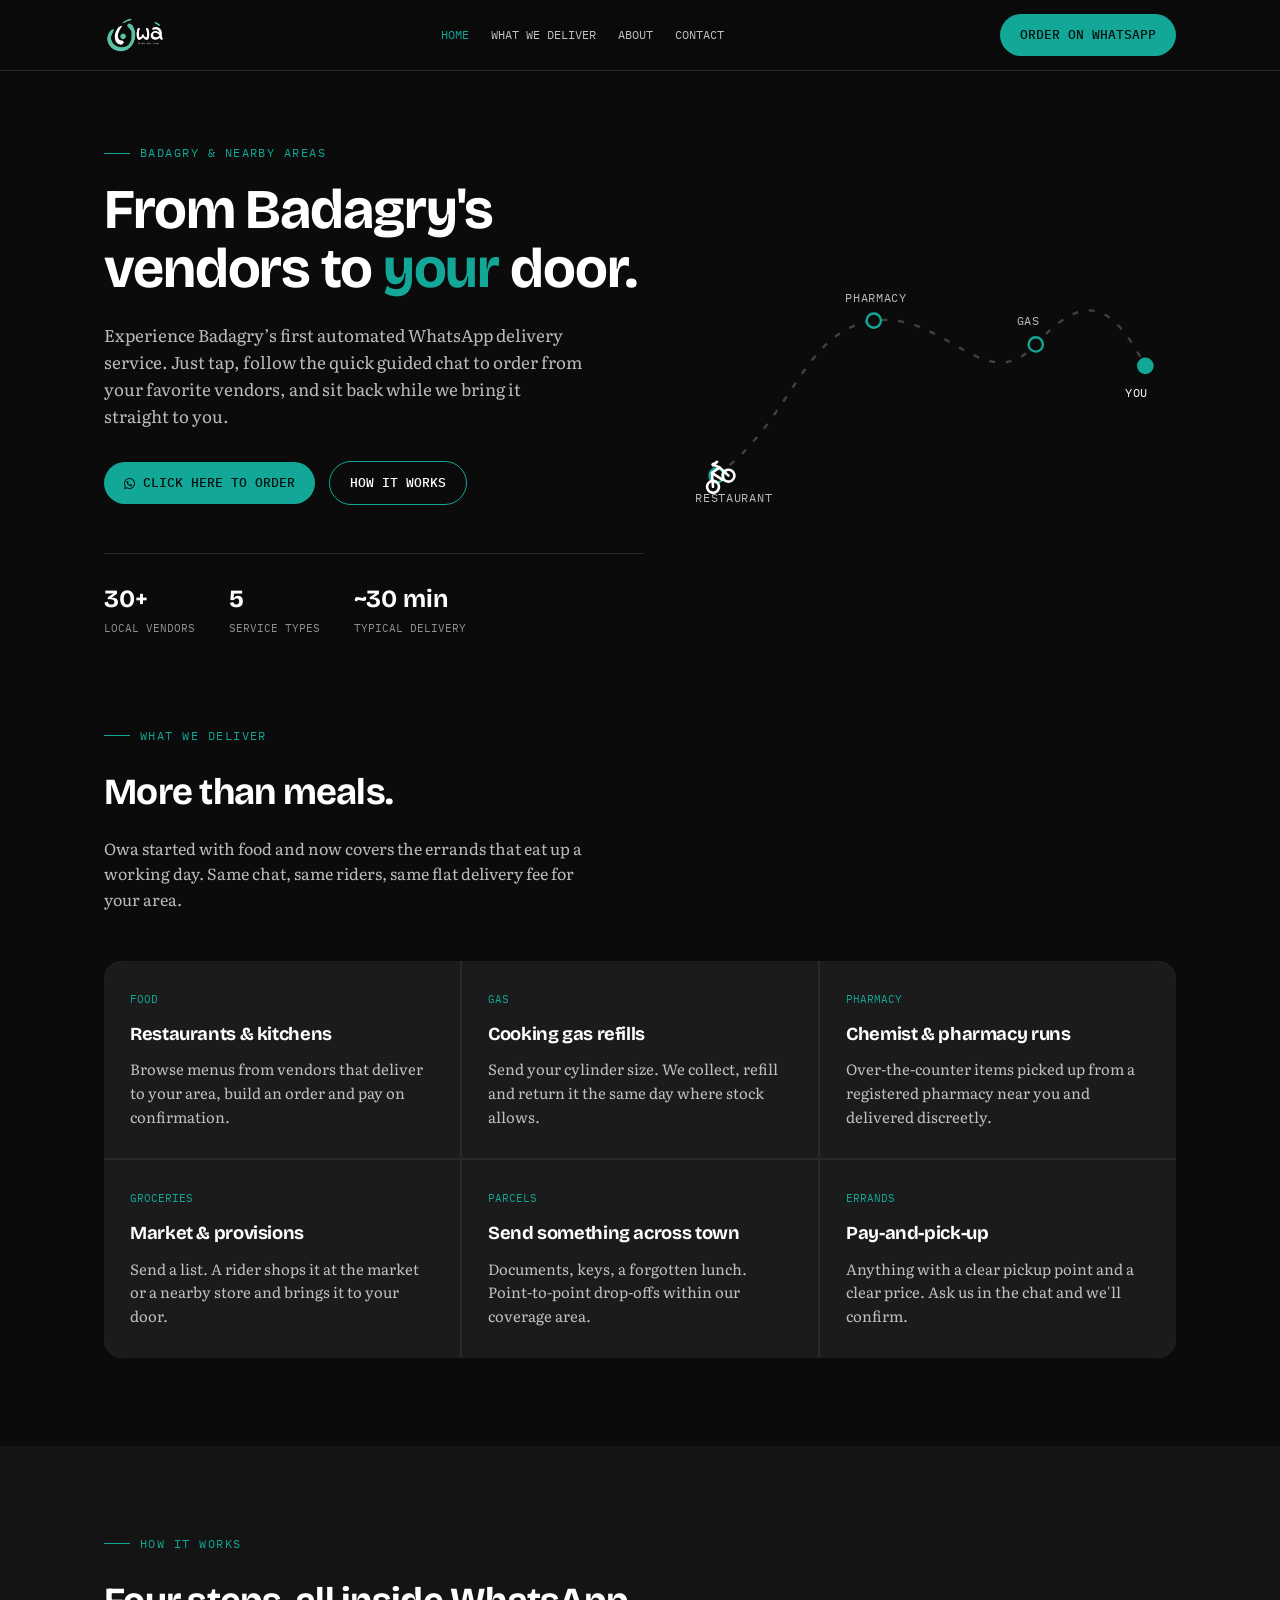
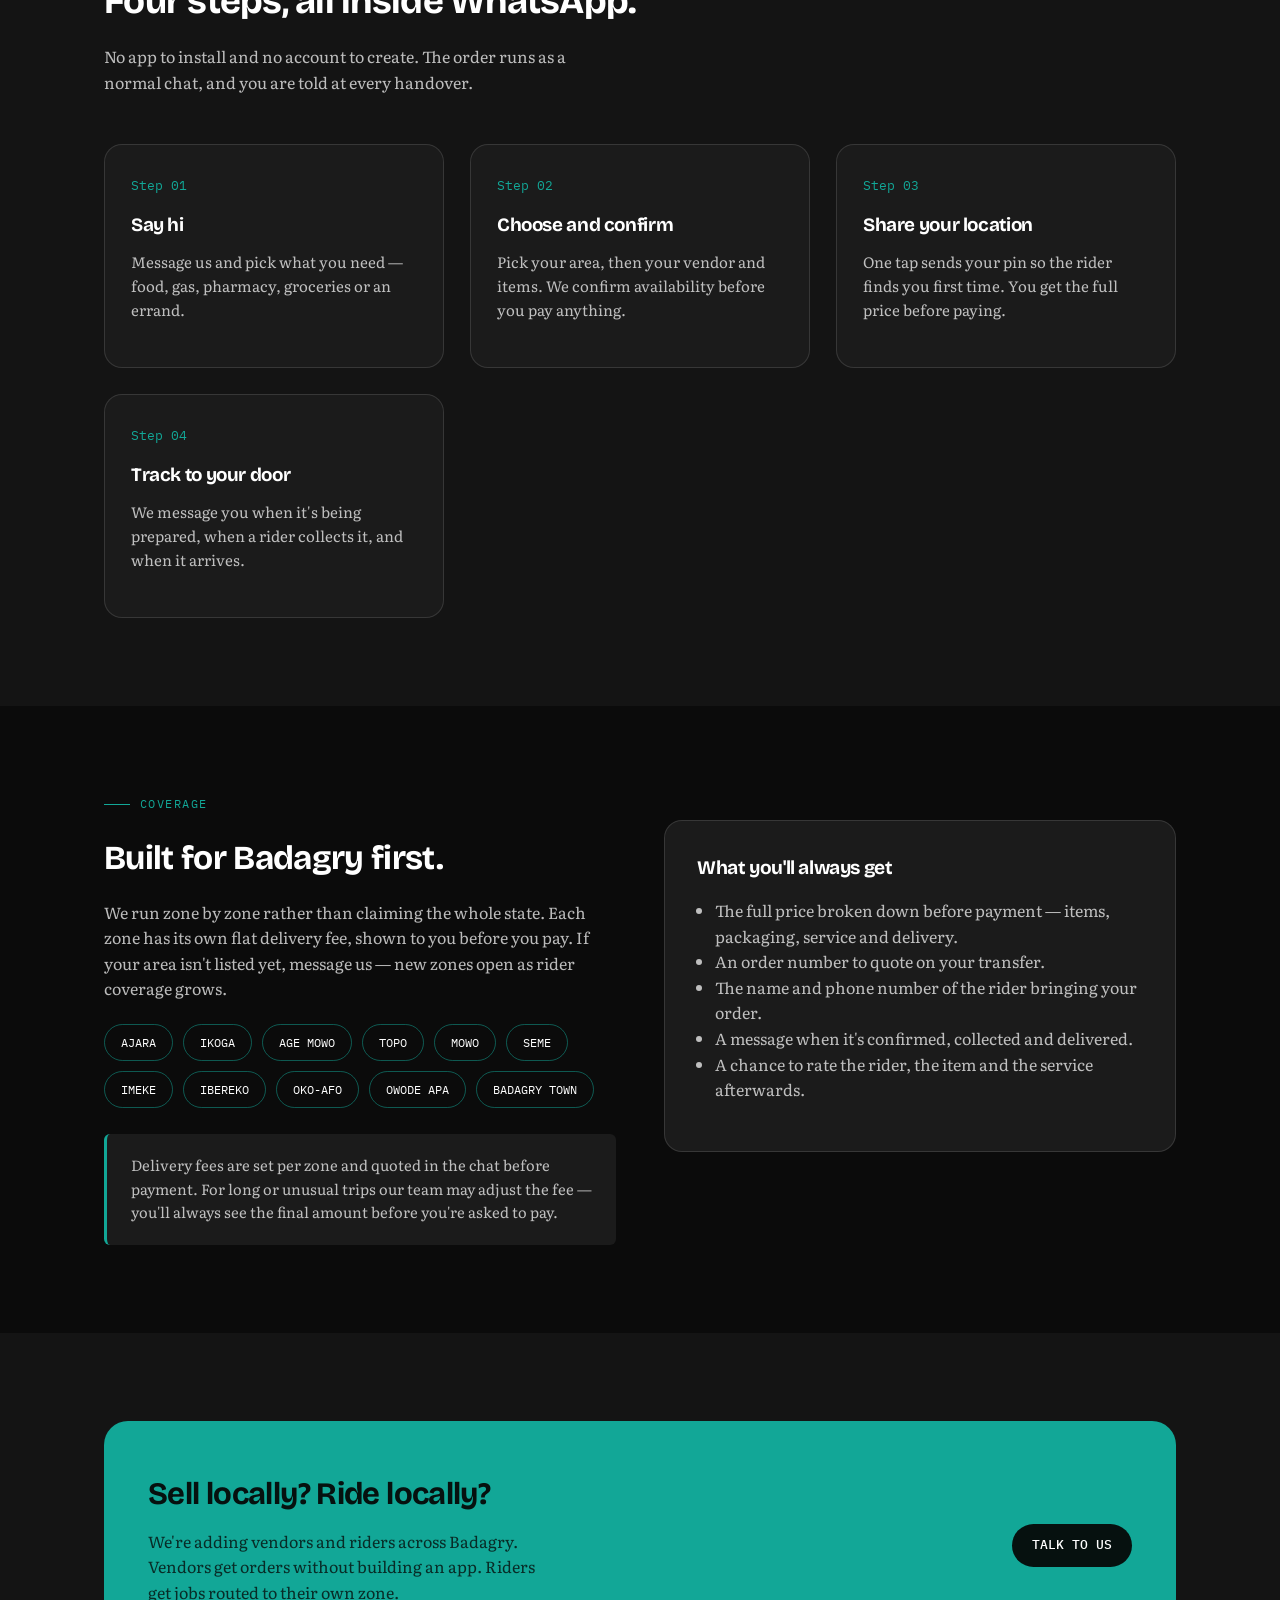
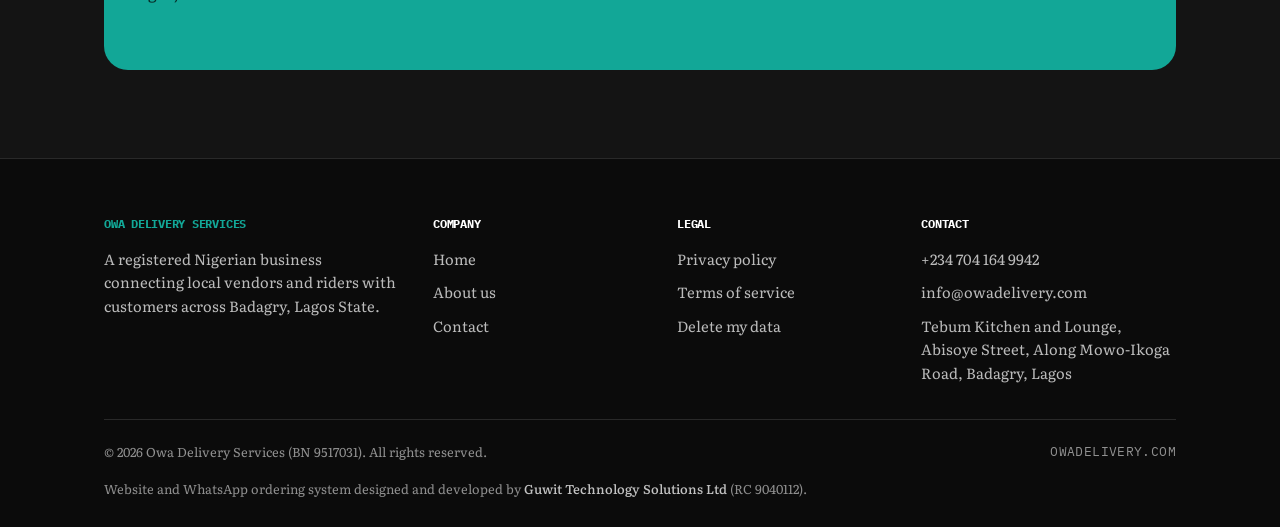
==== index.html @ 2879105e "Update index.html" ====
<!DOCTYPE html>
<html lang="en">
<head>
<meta charset="UTF-8">
<meta name="viewport" content="width=device-width, initial-scale=1.0">
<title>Owa Delivery Services — Food, Gas, Pharmacy &amp; Errands Delivered in Badagry</title>
<meta name="description" content="Owa Delivery Services delivers food, cooking gas, pharmacy items, groceries and parcels across Badagry and Lagos. Order on WhatsApp and track it to your door.">
<meta name="author" content="Owa Delivery Services">
<meta name="developer" content="Guwit Technology Solutions Ltd (RC 9040112)">
<link rel="canonical" href="https://owadelivery.com/">
<meta property="og:type" content="website">
<meta property="og:title" content="Owa Delivery Services — order anything local on WhatsApp">
<meta property="og:description" content="Food, cooking gas, pharmacy items, groceries and errands delivered across Badagry and Lagos.">
<meta property="og:url" content="https://owadelivery.com/">
<meta property="og:image" content="https://owadelivery.com/assets/og-cover.png">
<meta name="twitter:card" content="summary_large_image">
<link rel="icon" href="assets/favicon.png">
<link rel="author" href="humans.txt">
<link rel="preconnect" href="https://fonts.googleapis.com">
<link rel="preconnect" href="https://fonts.gstatic.com" crossorigin>
<link href="https://fonts.googleapis.com/css2?family=Bricolage+Grotesque:opsz,wght@12..96,400;12..96,600;12..96,700&family=Literata:opsz,wght@7..72,400;7..72,500&family=IBM+Plex+Mono:wght@400;500&display=swap" rel="stylesheet">
<link rel="stylesheet" href="assets/style.css">
<link rel="stylesheet" href="https://cdnjs.cloudflare.com/ajax/libs/font-awesome/6.5.2/css/all.min.css">
<script type="application/ld+json">
{
  "@context":"https://schema.org",
  "@graph":[
    {
      "@type":"LocalBusiness",
      "@id":"https://owadelivery.com/#business",
      "name":"Owa Delivery Services",
      "alternateName":"Owa",
      "description":"Local delivery of food, cooking gas, pharmacy items, groceries and parcels across Badagry, Lagos State, ordered on WhatsApp.",
      "url":"https://owadelivery.com",
      "telephone":"+2347041649942",
      "email":"info@owadelivery.com",
      "identifier":{
        "@type":"PropertyValue",
        "name":"CAC Business Name Registration Number",
        "value":"BN 9517031"
      },
      "address":{
        "@type":"PostalAddress",
        "streetAddress":"Tebum Kitchen and Lounge, Abisoye Street, Along Mowo-Ikoga Road, Badagry, Lagos",
        "addressLocality":"Badagry",
        "addressRegion":"Lagos State",
        "addressCountry":"NG"
      },
      "areaServed":"Badagry, Lagos State, Nigeria"
    },
    {
      "@type":"WebSite",
      "@id":"https://owadelivery.com/#website",
      "url":"https://owadelivery.com",
      "name":"Owa Delivery Services",
      "inLanguage":"en-NG",
      "publisher":{"@id":"https://owadelivery.com/#business"},
      "creator":{"@id":"https://owadelivery.com/#developer"}
    },
    {
      "@type":"Organization",
      "@id":"https://owadelivery.com/#developer",
      "name":"Guwit Technology Solutions Ltd",
      "legalName":"Guwit Technology Solutions Ltd",
      "identifier":{
        "@type":"PropertyValue",
        "name":"CAC Company Registration Number",
        "value":"RC 9040112"
      },
      "address":{"@type":"PostalAddress","addressCountry":"NG"}
    }
  ]
}
</script>
</head>
<body>

<header>
  <div class="nav wrap">
    <a href="index.html" class="logo">
      <img src="assets/owa-logo.png" alt="Owa Delivery Services"
           onerror="this.onerror=null;this.src='assets/owa-logo.svg'">
      
    </a>
    <nav class="nav-links" aria-label="Main">
      <a href="index.html" class="active">Home</a>
      <a href="#services">What we deliver</a>
      <a href="about.html">About</a>
      <a href="contact.html">Contact</a>
    </nav>
    <a class="btn" href="https://wa.me/2347053594258?text=Hi%2C%20I%20want%20to%20order." target="_blank" rel="noopener">Order on WhatsApp</a>
  </div>
</header>

<main>

<section class="hero">
  <div class="wrap hero-grid">
    <div>
      <div class="eyebrow">Badagry &amp; nearby areas</div>
      <h1>From Badagry's vendors to <em>your</em> door.</h1>
      <p class="lede">Experience Badagry’s first automated WhatsApp delivery service. Just tap, follow the quick guided chat to order from your favorite vendors, and sit back while we bring it straight to you.</p>
      <div class="hero-cta">
        <a class="btn" href="https://wa.me/2347053594258?text=Hi%2C%20I%20want%20to%20order." target="_blank" rel="noopener">
         <i class="fab fa-whatsapp"></i> Click Here To Order
        </a>
        
        <a class="btn btn-ghost" href="#how">How it works</a>
      </div>
      <div class="hero-stats">
        <div>
          <div class="stat-num">30+</div>
          <div class="stat-label">Local vendors</div>
        </div>
        <div>
          <div class="stat-num">5</div>
          <div class="stat-label">Service types</div>
        </div>
        <div>
          <div class="stat-num">~30 min</div>
          <div class="stat-label">Typical delivery</div>
        </div>
      </div>
    </div>

    <!-- Signature: one route, several kinds of stop. This is the whole business in one image. -->
    <div class="route-box">
      <svg class="route-svg" viewBox="0 0 410 250" xmlns="http://www.w3.org/2000/svg" role="img"
           aria-label="A single delivery route passing a kitchen, a pharmacy, a gas depot and a market before arriving at the customer's door.">
        <path class="route-line" d="M24,196 C 88,150 96,74 156,66 S 250,132 292,86 S 356,52 384,104" />

        <circle class="route-stop" cx="24"  cy="196" r="6"/>
        <text class="stop-label" x="6"   y="218">Restaurant</text>

        <circle class="route-stop" cx="156" cy="66"  r="6"/>
        <text class="stop-label" x="132" y="50">Pharmacy</text>

        <circle class="route-stop" cx="292" cy="86"  r="6"/>
        <text class="stop-label" x="276" y="70">Gas</text>

        <circle class="route-stop-end" cx="384" cy="104" r="7"/>
        <text class="stop-label stop-label-end" x="367" y="130">You</text>

        <g class="bike" stroke="#FFFFFF" stroke-width="2.2" fill="none" stroke-linecap="round" stroke-linejoin="round">
          <circle cx="-8" cy="6" r="5"/>
          <circle cx="8"  cy="6" r="5"/>
          <path d="M-8,6 L-2,-4 L6,-4 M-2,-4 L2,6 M6,-4 L8,6 M6,-4 L3,-9 L7,-9"/>
          <circle cx="3" cy="-9" r="1.6" fill="#FFFFFF" stroke="none"/>
        </g>
      </svg>
    </div>
  </div>
</section>

<section id="services">
  <div class="wrap">
    <div class="section-head">
      <div class="eyebrow">What we deliver</div>
      <h2>More than meals.</h2>
      <p>Owa started with food and now covers the errands that eat up a working day.
        Same chat, same riders, same flat delivery fee for your area.</p>
    </div>
    <div class="service-grid">
      <div class="service">
        <div class="tag">Food</div>
        <h3>Restaurants &amp; kitchens</h3>
        <p>Browse menus from vendors that deliver to your area, build an order and pay on confirmation.</p>
      </div>
      <div class="service">
        <div class="tag">Gas</div>
        <h3>Cooking gas refills</h3>
        <p>Send your cylinder size. We collect, refill and return it the same day where stock allows.</p>
      </div>
      <div class="service">
        <div class="tag">Pharmacy</div>
        <h3>Chemist &amp; pharmacy runs</h3>
        <p>Over-the-counter items picked up from a registered pharmacy near you and delivered discreetly.</p>
      </div>
      <div class="service">
        <div class="tag">Groceries</div>
        <h3>Market &amp; provisions</h3>
        <p>Send a list. A rider shops it at the market or a nearby store and brings it to your door.</p>
      </div>
      <div class="service">
        <div class="tag">Parcels</div>
        <h3>Send something across town</h3>
        <p>Documents, keys, a forgotten lunch. Point-to-point drop-offs within our coverage area.</p>
      </div>
      <div class="service">
        <div class="tag">Errands</div>
        <h3>Pay-and-pick-up</h3>
        <p>Anything with a clear pickup point and a clear price. Ask us in the chat and we'll confirm.</p>
      </div>
    </div>
  </div>
</section>

<section id="how" class="band-1">
  <div class="wrap">
    <div class="section-head">
      <div class="eyebrow">How it works</div>
      <h2>Four steps, all inside WhatsApp.</h2>
      <p>No app to install and no account to create. The order runs as a normal chat,
        and you are told at every handover.</p>
    </div>
    <div class="steps">
      <div class="step">
        <div class="step-num">Step 01</div>
        <h3>Say hi</h3>
        <p>Message us and pick what you need — food, gas, pharmacy, groceries or an errand.</p>
      </div>
      <div class="step">
        <div class="step-num">Step 02</div>
        <h3>Choose and confirm</h3>
        <p>Pick your area, then your vendor and items. We confirm availability before you pay anything.</p>
      </div>
      <div class="step">
        <div class="step-num">Step 03</div>
        <h3>Share your location</h3>
        <p>One tap sends your pin so the rider finds you first time. You get the full price before paying.</p>
      </div>
      <div class="step">
        <div class="step-num">Step 04</div>
        <h3>Track to your door</h3>
        <p>We message you when it's being prepared, when a rider collects it, and when it arrives.</p>
      </div>
    </div>
  </div>
</section>

<section>
  <div class="wrap two-col">
    <div>
      <div class="eyebrow">Coverage</div>
      <h2 style="font-size:clamp(1.6rem,3.2vw,2.1rem);">Built for Badagry first.</h2>
      <p style="color:var(--text-soft); margin-top:14px;">
        We run zone by zone rather than claiming the whole state. Each zone has its own flat delivery
        fee, shown to you before you pay. If your area isn't listed yet, message us — new zones open
        as rider coverage grows.</p>
      <div class="badge-row">
        <span class="badge">Ajara</span>
        <span class="badge">Ikoga</span>
        <span class="badge">Age Mowo</span>
        <span class="badge">Topo</span>
        <span class="badge">Mowo</span>
        <span class="badge">Seme</span>
        <span class="badge">Imeke</span>
        <span class="badge">Ibereko</span>
         <span class="badge">Oko-Afo</span>
        <span class="badge">Owode Apa</span>
        <span class="badge">Badagry Town</span>
      </div>
      <div class="note">
        Delivery fees are set per zone and quoted in the chat before payment.
        For long or unusual trips our team may adjust the fee — you'll always see the final
        amount before you're asked to pay.
      </div>
    </div>
    <div>
      <div class="card">
        <h2 style="font-size:1.2rem;">What you'll always get</h2>
        <ul style="padding-left:18px; color:var(--text-soft); margin-top:14px;">
          <li>The full price broken down before payment — items, packaging, service and delivery.</li>
          <li>An order number to quote on your transfer.</li>
          <li>The name and phone number of the rider bringing your order.</li>
          <li>A message when it's confirmed, collected and delivered.</li>
          <li>A chance to rate the rider, the item and the service afterwards.</li>
        </ul>
      </div>
    </div>
  </div>
</section>

<section class="band-1">
  <div class="wrap">
    <div class="band">
      <div>
        <h2>Sell locally? Ride locally?</h2>
        <p>We're adding vendors and riders across Badagry. Vendors get orders without building an app.
          Riders get jobs routed to their own zone.</p>
      </div>
      <a class="btn" href="https://wa.me/2347041649942?text=I%20want%20to%20partner%20with%20Owa"
         target="_blank" rel="noopener">Talk to us</a>
    </div>
  </div>
</section>

</main>

<footer>
  <div class="wrap">
    <div class="footer-grid">
      <div>
        <h4 style="color:var(--teal);">Owa Delivery Services</h4>
        <p style="max-width:36ch; margin-top:14px;">A registered Nigerian business connecting local
          vendors and riders with customers across Badagry, Lagos State.</p>
      </div>
      <div>
        <h4>Company</h4>
        <ul>
          <li><a href="index.html">Home</a></li>
          <li><a href="about.html">About us</a></li>
          <li><a href="contact.html">Contact</a></li>
        </ul>
      </div>
      <div>
        <h4>Legal</h4>
        <ul>
          <li><a href="privacy.html">Privacy policy</a></li>
          <li><a href="terms.html">Terms of service</a></li>
          <li><a href="account-deletion.html">Delete my data</a></li>
        </ul>
      </div>
      <div>
        <h4>Contact</h4>
        <ul>
          <li><a href="tel:+2347041649942">+234 704 164 9942</a></li>
          <li><a href="mailto:info@owadelivery.com">info@owadelivery.com</a></li>
          <li>Tebum Kitchen and Lounge, Abisoye Street, Along Mowo-Ikoga Road, Badagry, Lagos</li>
        </ul>
      </div>
    </div>
    <div class="footer-bottom">
      <span>© 2026 Owa Delivery Services (BN 9517031). All rights reserved.</span>
      <span class="mono">owadelivery.com</span>
    </div>
    <div class="footer-credit" style="margin-top:16px; font-size:0.8rem; line-height:1.6; color:var(--text-soft); opacity:0.75;">
      Website and WhatsApp ordering system designed and developed by
      <span style="color:var(--white); font-weight:500;">Guwit Technology Solutions Ltd</span> (RC 9040112).
    </div>
  </div>
</footer>

</body>
  </html>
---- assets/style.css ----
/* ==========================================================================
   Owa Delivery Services — shared stylesheet
   Palette and type are the established brand. Do not swap these out casually:
   every page loads this one file, so a change here changes the whole site.
   ========================================================================== */

:root{
  --bg-0:#0B0B0B;
  --bg-1:#141414;
  --card:#1B1B1B;
  --teal:#12A797;
  --teal-hi:#17C4B1;
  --ink:#06110F;            /* text on teal */
  --white:#FFFFFF;
  --text-soft:rgba(255,255,255,0.72);
  --text-soft-2:rgba(255,255,255,0.55);
  --line:rgba(255,255,255,0.12);
  --radius:18px;
  --wrap:1120px;
}

*{ box-sizing:border-box; }
html{ scroll-behavior:smooth; }

body{
  margin:0;
  background:var(--bg-0);
  color:var(--white);
  font-family:'Literata', Georgia, serif;
  line-height:1.6;
  -webkit-font-smoothing:antialiased;
}

h1,h2,h3,h4{ font-family:'Bricolage Grotesque', system-ui, sans-serif; letter-spacing:-0.02em; margin:0; }
img,svg{ display:block; max-width:100%; }
a{ color:inherit; }

.wrap{ max-width:var(--wrap); margin:0 auto; padding:0 24px; }
.mono{ font-family:'IBM Plex Mono', ui-monospace, monospace; letter-spacing:0.03em; text-transform:uppercase; }
.narrow{ max-width:760px; }

/* visible keyboard focus everywhere */
a:focus-visible, button:focus-visible{
  outline:2px solid var(--teal);
  outline-offset:3px;
  border-radius:4px;
}

/* --- header ------------------------------------------------------------ */
header{
  position:sticky; top:0; z-index:50;
  background:rgba(11,11,11,0.85);
  backdrop-filter:blur(8px);
  border-bottom:1px solid var(--line);
}
.nav{ display:flex; align-items:center; justify-content:space-between; gap:16px; padding:14px 24px; }
.logo{ display:flex; align-items:center; gap:10px; text-decoration:none;
  font-family:'Bricolage Grotesque', sans-serif; font-weight:700; font-size:1.25rem; color:var(--white); }
.logo img{ height:36px; width:auto; object-fit:contain; }
.nav-links{ display:flex; gap:22px; align-items:center;
  font-family:'IBM Plex Mono',monospace; font-size:0.78rem; text-transform:uppercase; }
.nav-links a{ text-decoration:none; color:var(--white); opacity:0.75; }
.nav-links a:hover, .nav-links a.active{ opacity:1; color:var(--teal); }

/* --- buttons ----------------------------------------------------------- */
.btn{
  display:inline-flex; align-items:center; gap:8px;
  background:var(--teal); color:var(--ink);
  padding:11px 20px; border-radius:100px;
  font-family:'IBM Plex Mono',monospace; font-size:0.8rem; font-weight:500;
  text-transform:uppercase; text-decoration:none; border:none; cursor:pointer;
  transition:transform .15s ease, background .15s ease;
}
.btn:hover{ background:var(--teal-hi); transform:translateY(-1px); }
.btn-ghost{ background:transparent; border:1.5px solid var(--teal); color:var(--white); }
.btn-ghost:hover{ background:var(--teal); color:var(--ink); }

/* --- sections ---------------------------------------------------------- */
section{ padding:88px 0; }
.band-1{ background:var(--bg-1); }
.eyebrow{
  font-family:'IBM Plex Mono',monospace; font-size:0.76rem; color:var(--teal);
  text-transform:uppercase; letter-spacing:0.12em;
  display:flex; align-items:center; gap:10px; margin-bottom:18px;
}
.eyebrow::before{ content:''; width:26px; height:1px; background:var(--teal); display:inline-block; }
.section-head{ max-width:660px; margin-bottom:48px; }
.section-head h2{ font-size:clamp(1.7rem,3.4vw,2.3rem); }
.section-head p{ margin-top:14px; color:var(--text-soft); max-width:56ch; }

/* --- hero -------------------------------------------------------------- */
.hero{ padding:72px 0 0; }
.hero-grid{ display:grid; grid-template-columns:1.05fr 0.95fr; gap:44px; align-items:center; }
.hero h1{ font-size:clamp(2.3rem,5vw,3.5rem); font-weight:700; line-height:1.05; }
.hero h1 em{ font-style:normal; color:var(--teal); }
.hero p.lede{ font-size:1.06rem; max-width:48ch; margin-top:22px; color:var(--text-soft); }
.hero-cta{ display:flex; gap:14px; margin-top:32px; flex-wrap:wrap; align-items:center; }
.hero-stats{ display:flex; gap:34px; margin-top:48px; padding-top:26px; border-top:1px solid var(--line); flex-wrap:wrap; }
.stat-num{ font-family:'Bricolage Grotesque',sans-serif; font-size:1.55rem; font-weight:700; }
.stat-label{ font-family:'IBM Plex Mono',monospace; font-size:0.68rem; color:var(--text-soft-2); text-transform:uppercase; }

/* --- signature: the multi-stop route ----------------------------------- */
.route-box{ position:relative; }
.route-svg{ width:100%; height:auto; }
.route-line{ fill:none; stroke:rgba(255,255,255,0.22); stroke-width:2; stroke-dasharray:5 9; }
.route-stop{ fill:var(--bg-0); stroke:var(--teal); stroke-width:2; }
.route-stop-end{ fill:var(--teal); stroke:none; }
.stop-label{ font-family:'IBM Plex Mono',monospace; font-size:10px; fill:var(--text-soft);
  text-transform:uppercase; letter-spacing:0.06em; }
.stop-label-end{ fill:var(--white); }
.bike{
  offset-path:path('M24,196 C 88,150 96,74 156,66 S 250,132 292,86 S 356,52 384,104');
  offset-rotate:auto;
  animation:ride 11s linear infinite;
}
@keyframes ride{ from{ offset-distance:0%; } to{ offset-distance:100%; } }
@media (prefers-reduced-motion: reduce){
  .bike{ animation:none; offset-distance:46%; }
  html{ scroll-behavior:auto; }
}

/* --- service cards ----------------------------------------------------- */
.service-grid{ display:grid; grid-template-columns:repeat(3,1fr); gap:2px;
  background:var(--line); border-radius:var(--radius); overflow:hidden; }
.service{ background:var(--card); padding:30px 26px; }
.service .tag{ font-family:'IBM Plex Mono',monospace; font-size:0.66rem; color:var(--teal); text-transform:uppercase; }
.service h3{ font-size:1.15rem; margin-top:12px; }
.service p{ margin:8px 0 0; font-size:0.93rem; color:var(--text-soft); }

/* --- steps (a real sequence, so numbering carries meaning) ------------- */
.steps{ display:grid; grid-template-columns:repeat(3,1fr); gap:26px; }
.step{ background:var(--card); border:1px solid var(--line); border-radius:var(--radius); padding:30px 26px; }
.step-num{ font-family:'IBM Plex Mono',monospace; font-size:0.82rem; color:var(--teal); }
.step h3{ font-size:1.18rem; margin-top:14px; }
.step p{ margin-top:10px; font-size:0.94rem; color:var(--text-soft); }

/* --- coverage ---------------------------------------------------------- */
.two-col{ display:grid; grid-template-columns:1fr 1fr; gap:48px; align-items:start; }
.badge-row{ display:flex; flex-wrap:wrap; gap:10px; margin-top:22px; }
.badge{ font-family:'IBM Plex Mono',monospace; font-size:0.75rem; text-transform:uppercase;
  padding:8px 16px; border-radius:100px; border:1px solid rgba(18,167,151,0.5); }
.note{ background:var(--card); border-left:3px solid var(--teal); padding:20px 24px;
  border-radius:6px; margin-top:26px; font-size:0.92rem; color:var(--text-soft); }

/* --- partner band ------------------------------------------------------ */
.band{ background:var(--teal); color:var(--ink); border-radius:24px; padding:48px 44px;
  display:flex; align-items:center; justify-content:space-between; gap:32px; flex-wrap:wrap; }
.band h2{ font-size:clamp(1.45rem,3vw,1.95rem); max-width:18ch; color:var(--ink); }
.band p{ margin-top:10px; max-width:44ch; color:rgba(6,17,15,0.82); }
.band .btn{ background:var(--ink); color:var(--white); }
.band .btn:hover{ background:#0d1f1c; }

/* --- long-form content pages ------------------------------------------ */
.page-head{ padding:72px 0 0; }
.page-head h1{ font-size:clamp(2.1rem,4.4vw,3rem); }
.page-head p.lede{ margin-top:16px; color:var(--text-soft); font-size:1.06rem; max-width:60ch; }
.prose{ padding:48px 0 88px; max-width:760px; }
.prose h2{ font-size:1.3rem; margin:40px 0 10px; }
.prose h3{ font-size:1.05rem; margin:26px 0 8px; color:var(--teal); }
.prose p, .prose li{ color:var(--text-soft); }
.prose ul, .prose ol{ padding-left:20px; }
.prose li{ margin:6px 0; }
.prose a{ color:var(--teal); text-decoration:none; }
.prose a:hover{ text-decoration:underline; }
.prose strong{ color:var(--white); }
.updated{ font-family:'IBM Plex Mono',monospace; font-size:0.74rem; color:var(--text-soft-2);
  text-transform:uppercase; letter-spacing:0.06em; }

.card{ background:var(--card); border:1px solid var(--line); border-radius:var(--radius); padding:32px; margin-top:26px; }
.card h2{ margin-top:0; }
.info-grid{ display:grid; grid-template-columns:1fr 1fr; gap:26px; margin-top:30px; }
.info-item{ margin-bottom:22px; }
.info-item:last-child{ margin-bottom:0; }
.info-item h4{ font-family:'IBM Plex Mono',monospace; color:var(--teal);
  margin:0 0 6px; font-size:0.8rem; text-transform:uppercase; }
.info-item p{ margin:0; color:var(--text-soft); }

/* definition-style table for fees */
.table{ width:100%; border-collapse:collapse; margin-top:16px; font-size:0.94rem; }
.table th, .table td{ text-align:left; padding:12px 14px; border-bottom:1px solid var(--line); color:var(--text-soft); }
.table th{ font-family:'IBM Plex Mono',monospace; font-size:0.72rem; text-transform:uppercase;
  color:var(--white); font-weight:500; }

/* --- footer ------------------------------------------------------------ */
footer{ background:var(--bg-0); color:var(--text-soft); padding:56px 0 28px; border-top:1px solid var(--line); }
.footer-grid{ display:grid; grid-template-columns:1.4fr 1fr 1fr 1.2fr; gap:32px;
  padding-bottom:34px; border-bottom:1px solid var(--line); }
footer h4{ font-family:'IBM Plex Mono',monospace; font-size:0.74rem; text-transform:uppercase;
  color:var(--white); margin-bottom:14px; }
footer p{ font-size:0.92rem; }
footer ul{ list-style:none; padding:0; margin:0; display:flex; flex-direction:column; gap:10px; font-size:0.92rem; }
footer a{ text-decoration:none; }
footer a:hover{ color:var(--teal); }
.footer-bottom{ display:flex; justify-content:space-between; padding-top:22px;
  font-size:0.8rem; flex-wrap:wrap; gap:8px; color:var(--text-soft-2); }

@media (max-width:900px){
  section{ padding:64px 0; }
  .hero-grid, .service-grid, .steps, .two-col, .info-grid, .footer-grid{ grid-template-columns:1fr; }
  .nav-links{ display:none; }
  .band{ padding:36px 28px; }
}
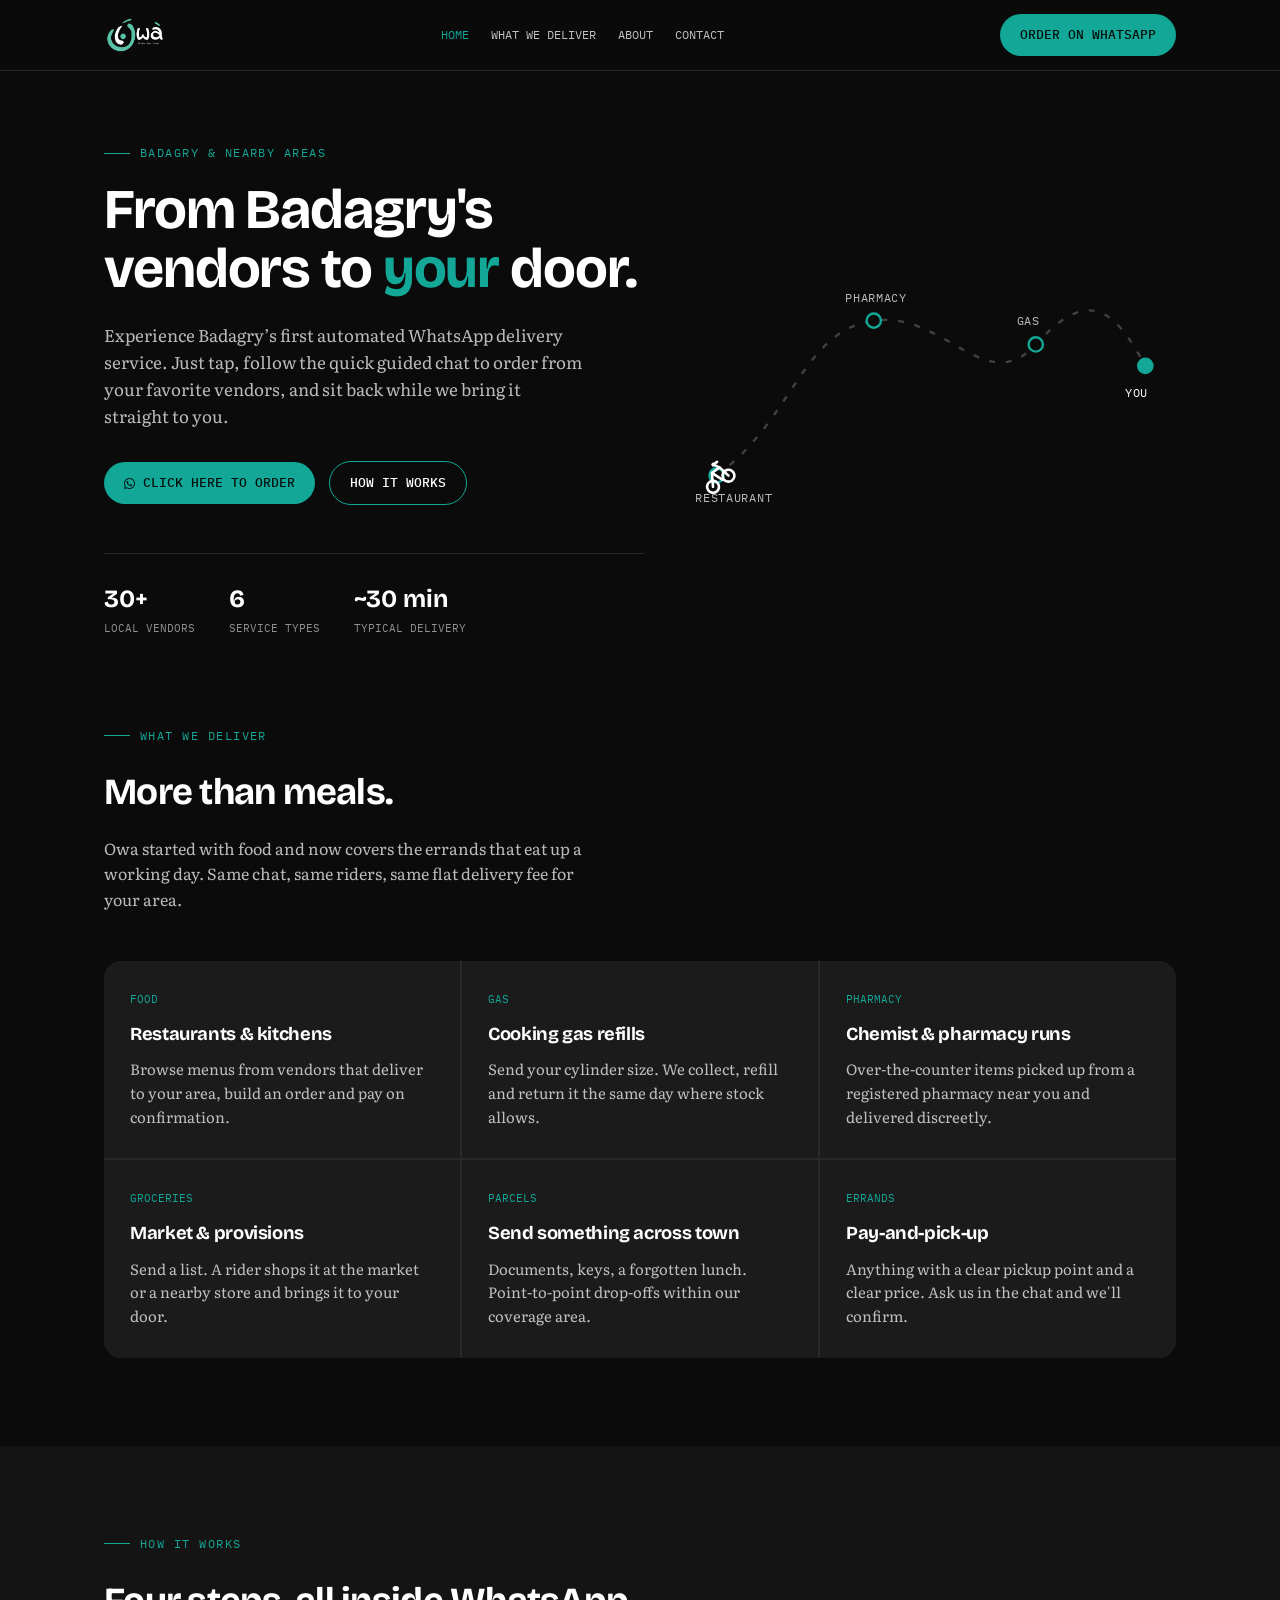
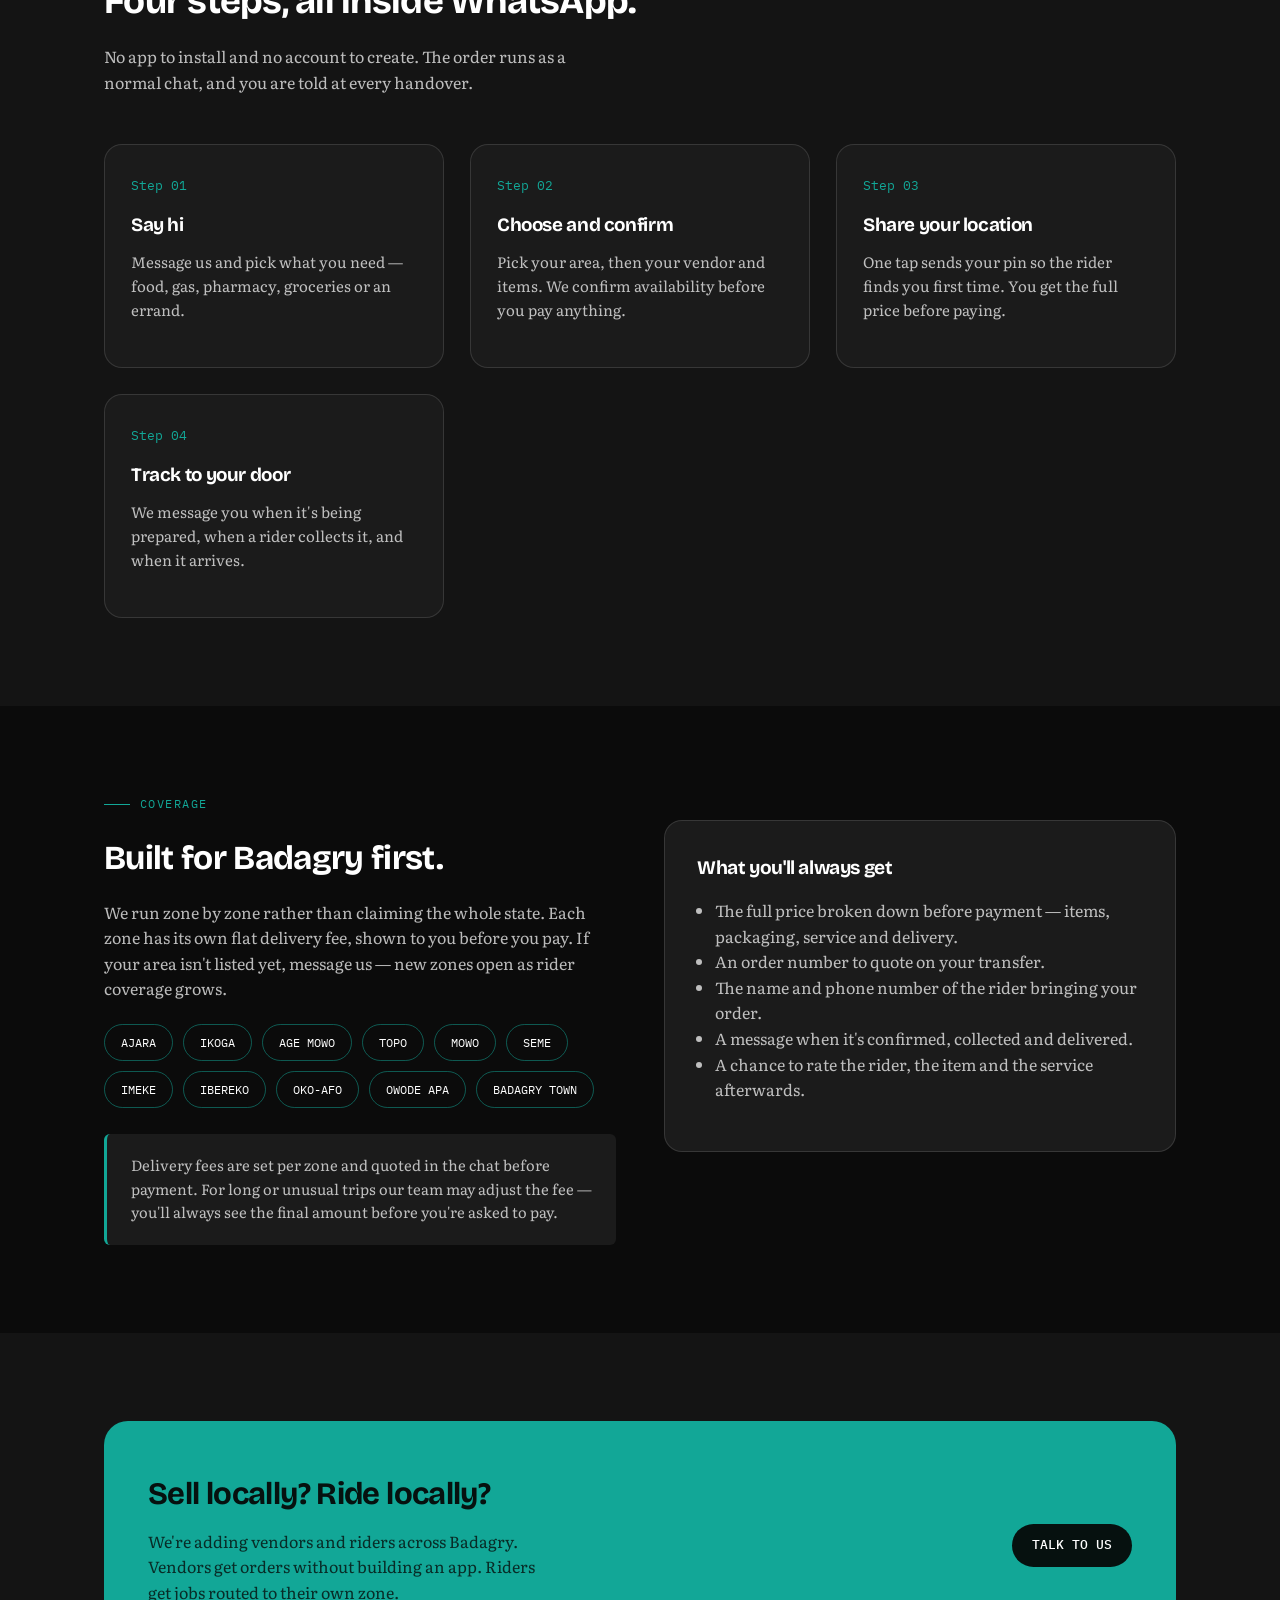
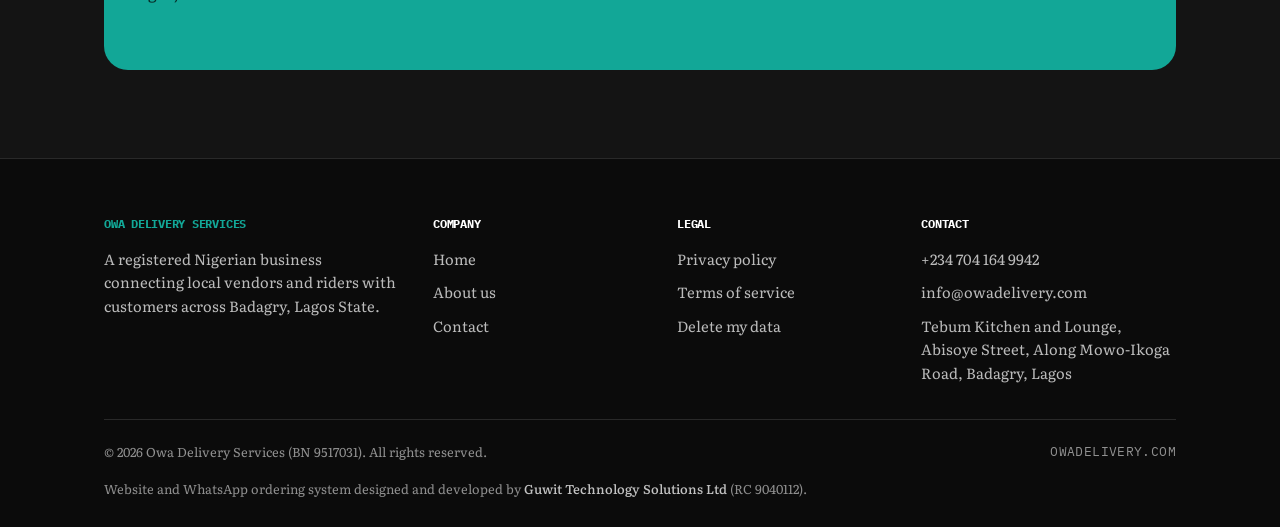
==== commit 8854cee2: "Update index.html" ====
--- a/index.html
+++ b/index.html
@@ -113,7 +113,7 @@
           <div class="stat-label">Local vendors</div>
         </div>
         <div>
-          <div class="stat-num">5</div>
+          <div class="stat-num">6</div>
           <div class="stat-label">Service types</div>
         </div>
         <div>
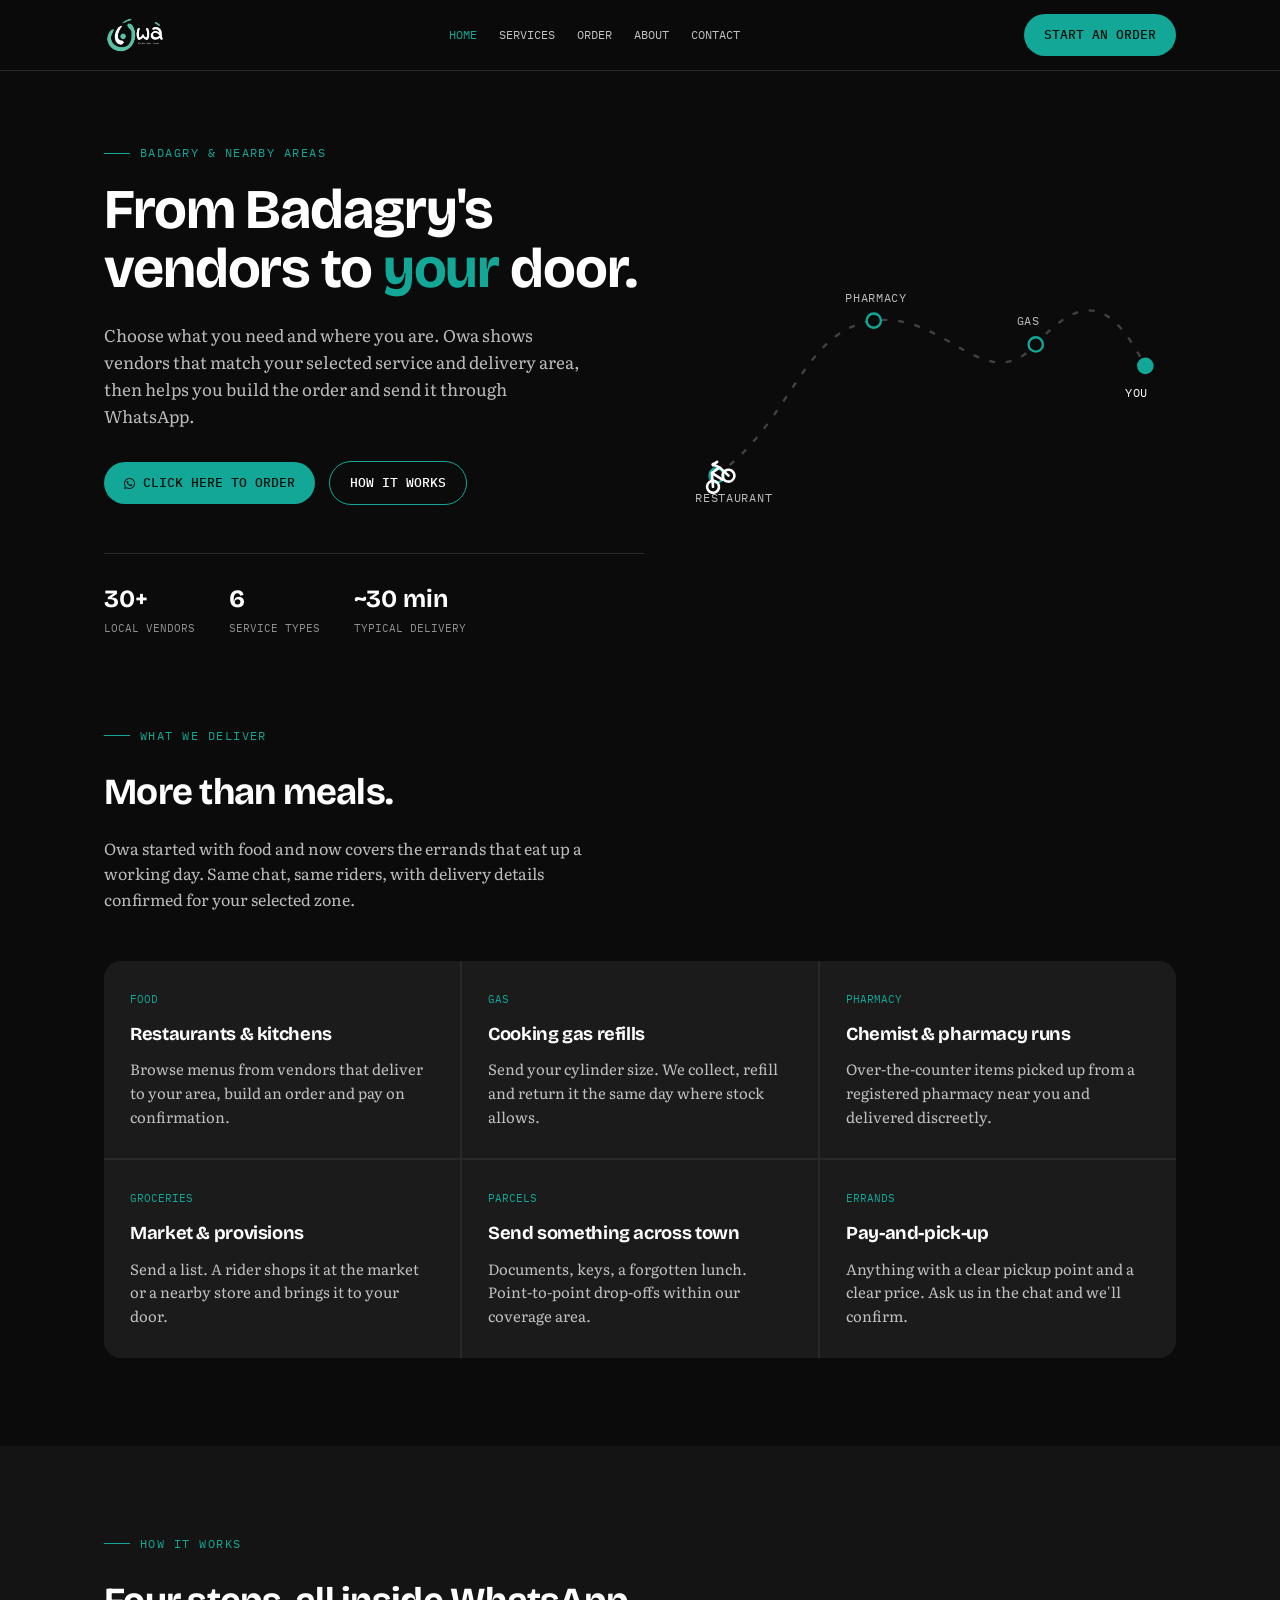
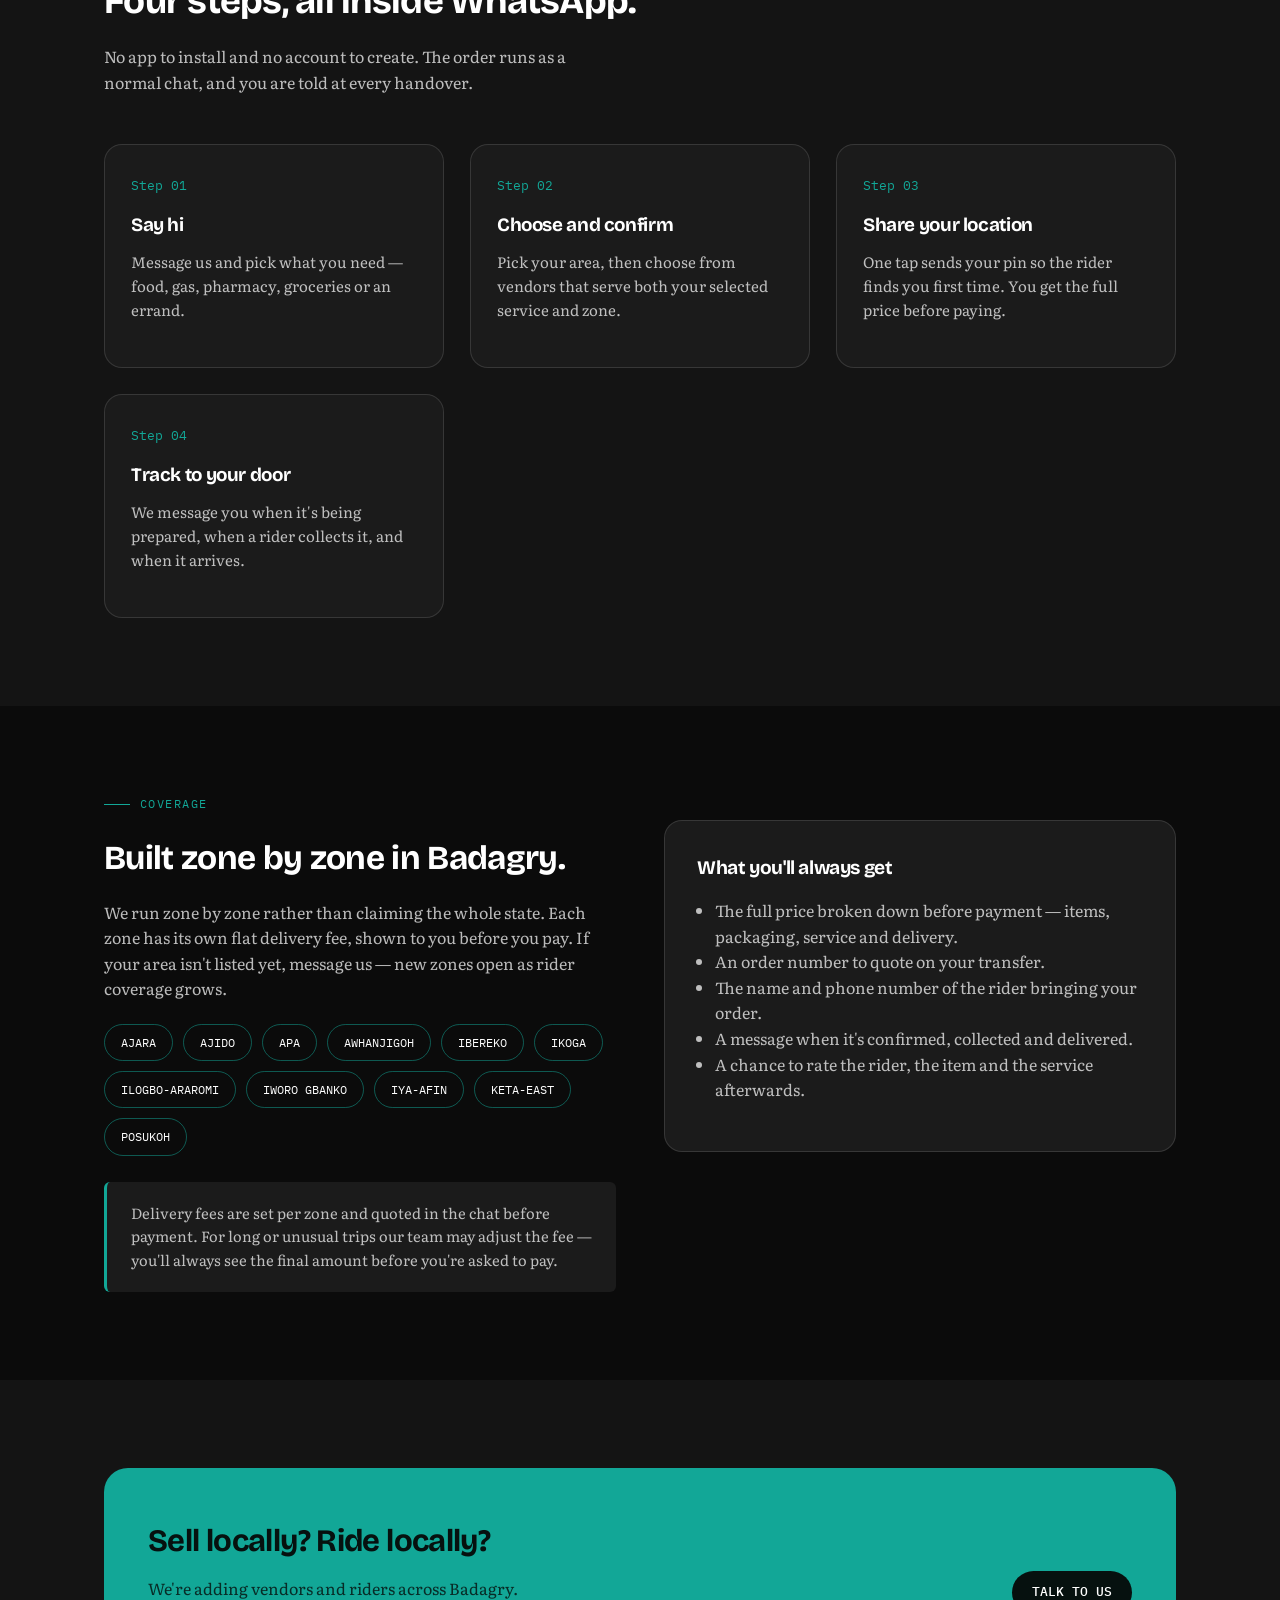
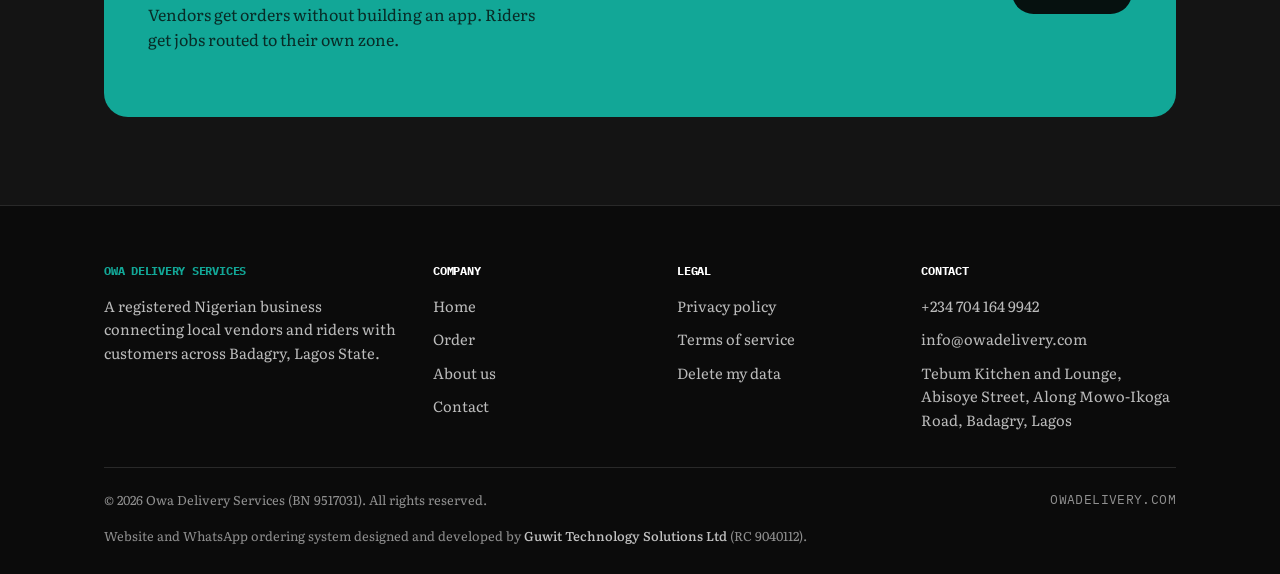
==== commit 161890fc: "Update index.html" ====
--- a/index.html
+++ b/index.html
@@ -72,6 +72,14 @@
   ]
 }
 </script>
+
+<style>
+@media (max-width: 700px){
+  header .nav{position:relative}
+  .nav-links{z-index:60}
+  .nav-links a[href="menu/"]{color:var(--green);font-weight:800}
+}
+</style>
 </head>
 <body>
 
@@ -84,11 +92,12 @@
     </a>
     <nav class="nav-links" aria-label="Main">
       <a href="index.html" class="active">Home</a>
-      <a href="#services">What we deliver</a>
+      <a href="#services">Services</a>
+      <a href="menu/">Order</a>
       <a href="about.html">About</a>
       <a href="contact.html">Contact</a>
     </nav>
-    <a class="btn" href="https://wa.me/2347053594258?text=Hi%2C%20I%20want%20to%20order." target="_blank" rel="noopener">Order on WhatsApp</a>
+    <a class="btn" href="menu/">Start an order</a>
   </div>
 </header>
 
@@ -99,7 +108,7 @@
     <div>
       <div class="eyebrow">Badagry &amp; nearby areas</div>
       <h1>From Badagry's vendors to <em>your</em> door.</h1>
-      <p class="lede">Experience Badagry’s first automated WhatsApp delivery service. Just tap, follow the quick guided chat to order from your favorite vendors, and sit back while we bring it straight to you.</p>
+      <p class="lede">Choose what you need and where you are. Owa shows vendors that match your selected service and delivery area, then helps you build the order and send it through WhatsApp.</p>
       <div class="hero-cta">
         <a class="btn" href="https://wa.me/2347053594258?text=Hi%2C%20I%20want%20to%20order." target="_blank" rel="noopener">
          <i class="fab fa-whatsapp"></i> Click Here To Order
@@ -158,7 +167,7 @@
       <div class="eyebrow">What we deliver</div>
       <h2>More than meals.</h2>
       <p>Owa started with food and now covers the errands that eat up a working day.
-        Same chat, same riders, same flat delivery fee for your area.</p>
+        Same chat, same riders, with delivery details confirmed for your selected zone.</p>
     </div>
     <div class="service-grid">
       <div class="service">
@@ -212,7 +221,7 @@
       <div class="step">
         <div class="step-num">Step 02</div>
         <h3>Choose and confirm</h3>
-        <p>Pick your area, then your vendor and items. We confirm availability before you pay anything.</p>
+        <p>Pick your area, then choose from vendors that serve both your selected service and zone.</p>
       </div>
       <div class="step">
         <div class="step-num">Step 03</div>
@@ -232,23 +241,23 @@
   <div class="wrap two-col">
     <div>
       <div class="eyebrow">Coverage</div>
-      <h2 style="font-size:clamp(1.6rem,3.2vw,2.1rem);">Built for Badagry first.</h2>
+      <h2 style="font-size:clamp(1.6rem,3.2vw,2.1rem);">Built zone by zone in Badagry.</h2>
       <p style="color:var(--text-soft); margin-top:14px;">
         We run zone by zone rather than claiming the whole state. Each zone has its own flat delivery
         fee, shown to you before you pay. If your area isn't listed yet, message us — new zones open
         as rider coverage grows.</p>
       <div class="badge-row">
         <span class="badge">Ajara</span>
+        <span class="badge">Ajido</span>
+        <span class="badge">Apa</span>
+        <span class="badge">Awhanjigoh</span>
+        <span class="badge">Ibereko</span>
         <span class="badge">Ikoga</span>
-        <span class="badge">Age Mowo</span>
-        <span class="badge">Topo</span>
-        <span class="badge">Mowo</span>
-        <span class="badge">Seme</span>
-        <span class="badge">Imeke</span>
-        <span class="badge">Ibereko</span>
-         <span class="badge">Oko-Afo</span>
-        <span class="badge">Owode Apa</span>
-        <span class="badge">Badagry Town</span>
+        <span class="badge">Ilogbo-Araromi</span>
+        <span class="badge">Iworo Gbanko</span>
+        <span class="badge">Iya-Afin</span>
+        <span class="badge">Keta-East</span>
+        <span class="badge">Posukoh</span>
       </div>
       <div class="note">
         Delivery fees are set per zone and quoted in the chat before payment.
@@ -299,6 +308,7 @@
         <h4>Company</h4>
         <ul>
           <li><a href="index.html">Home</a></li>
+          <li><a href="menu/">Order</a></li>
           <li><a href="about.html">About us</a></li>
           <li><a href="contact.html">Contact</a></li>
         </ul>
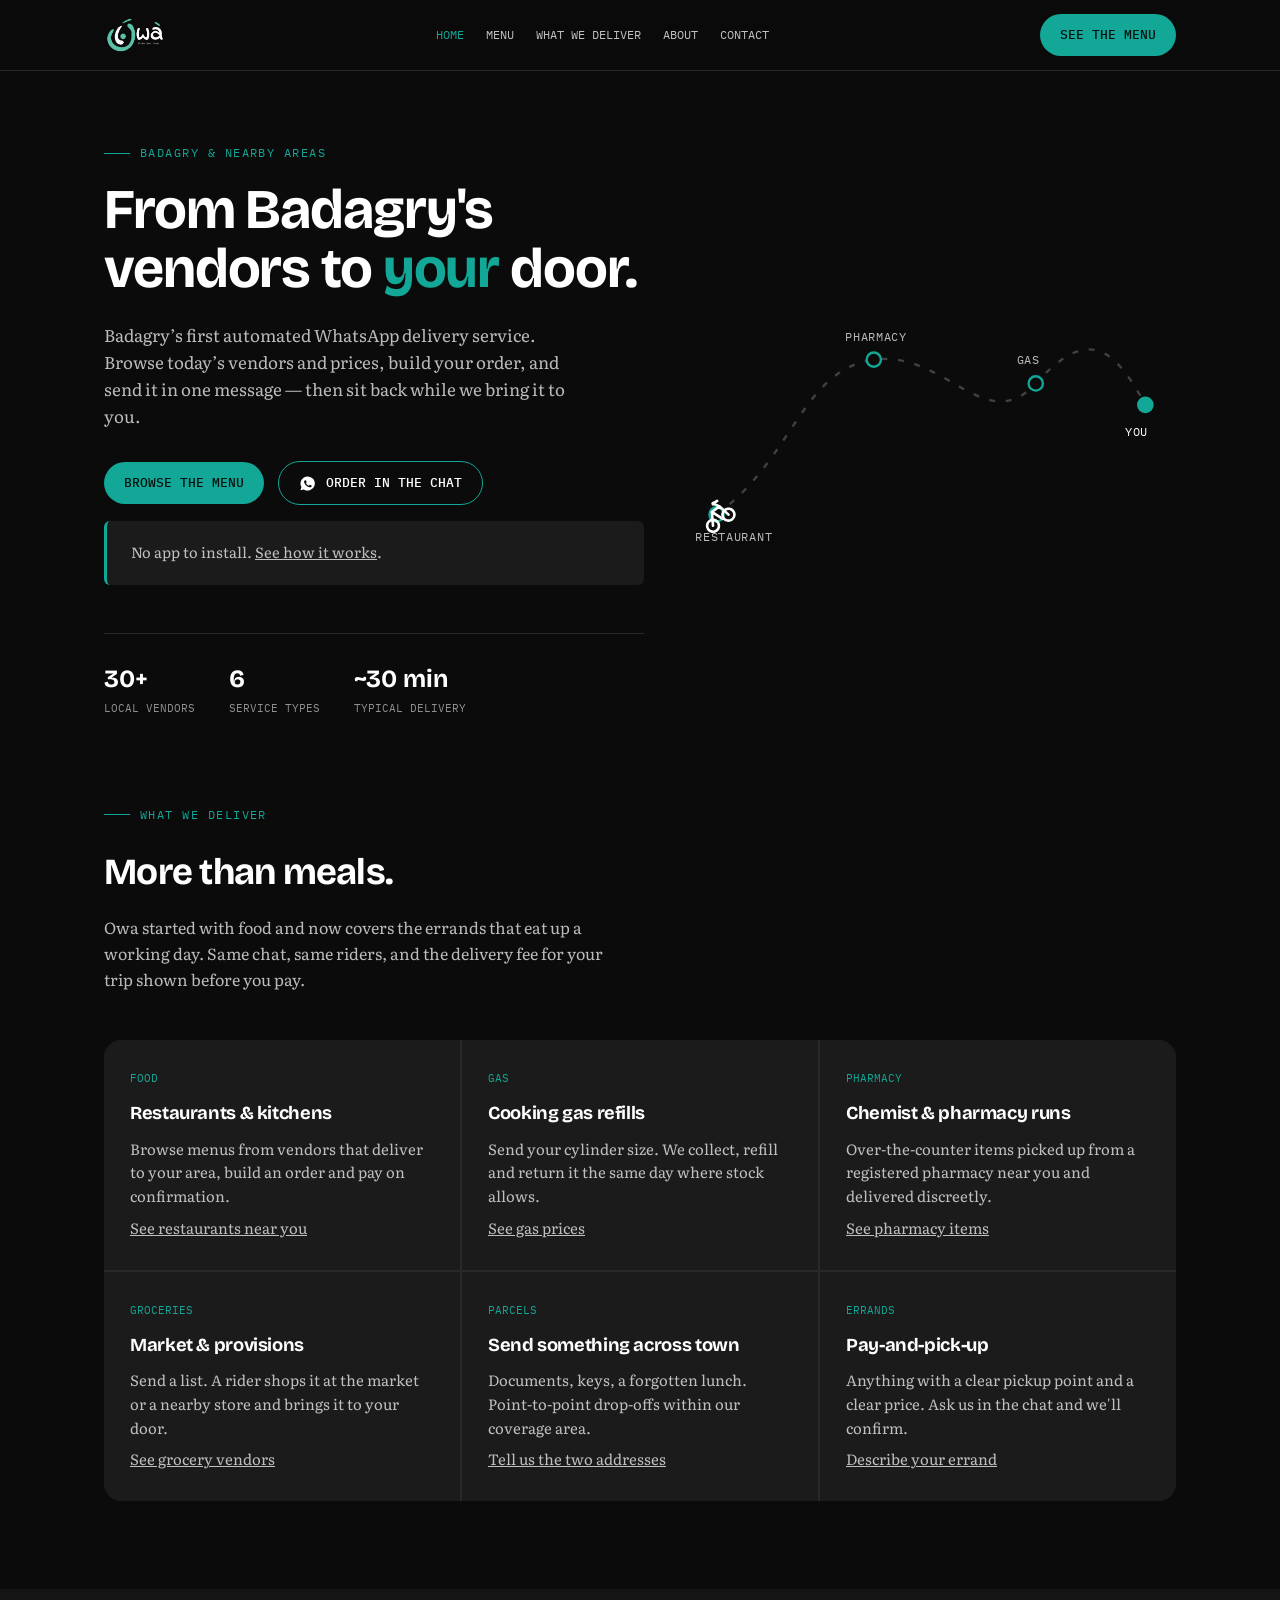
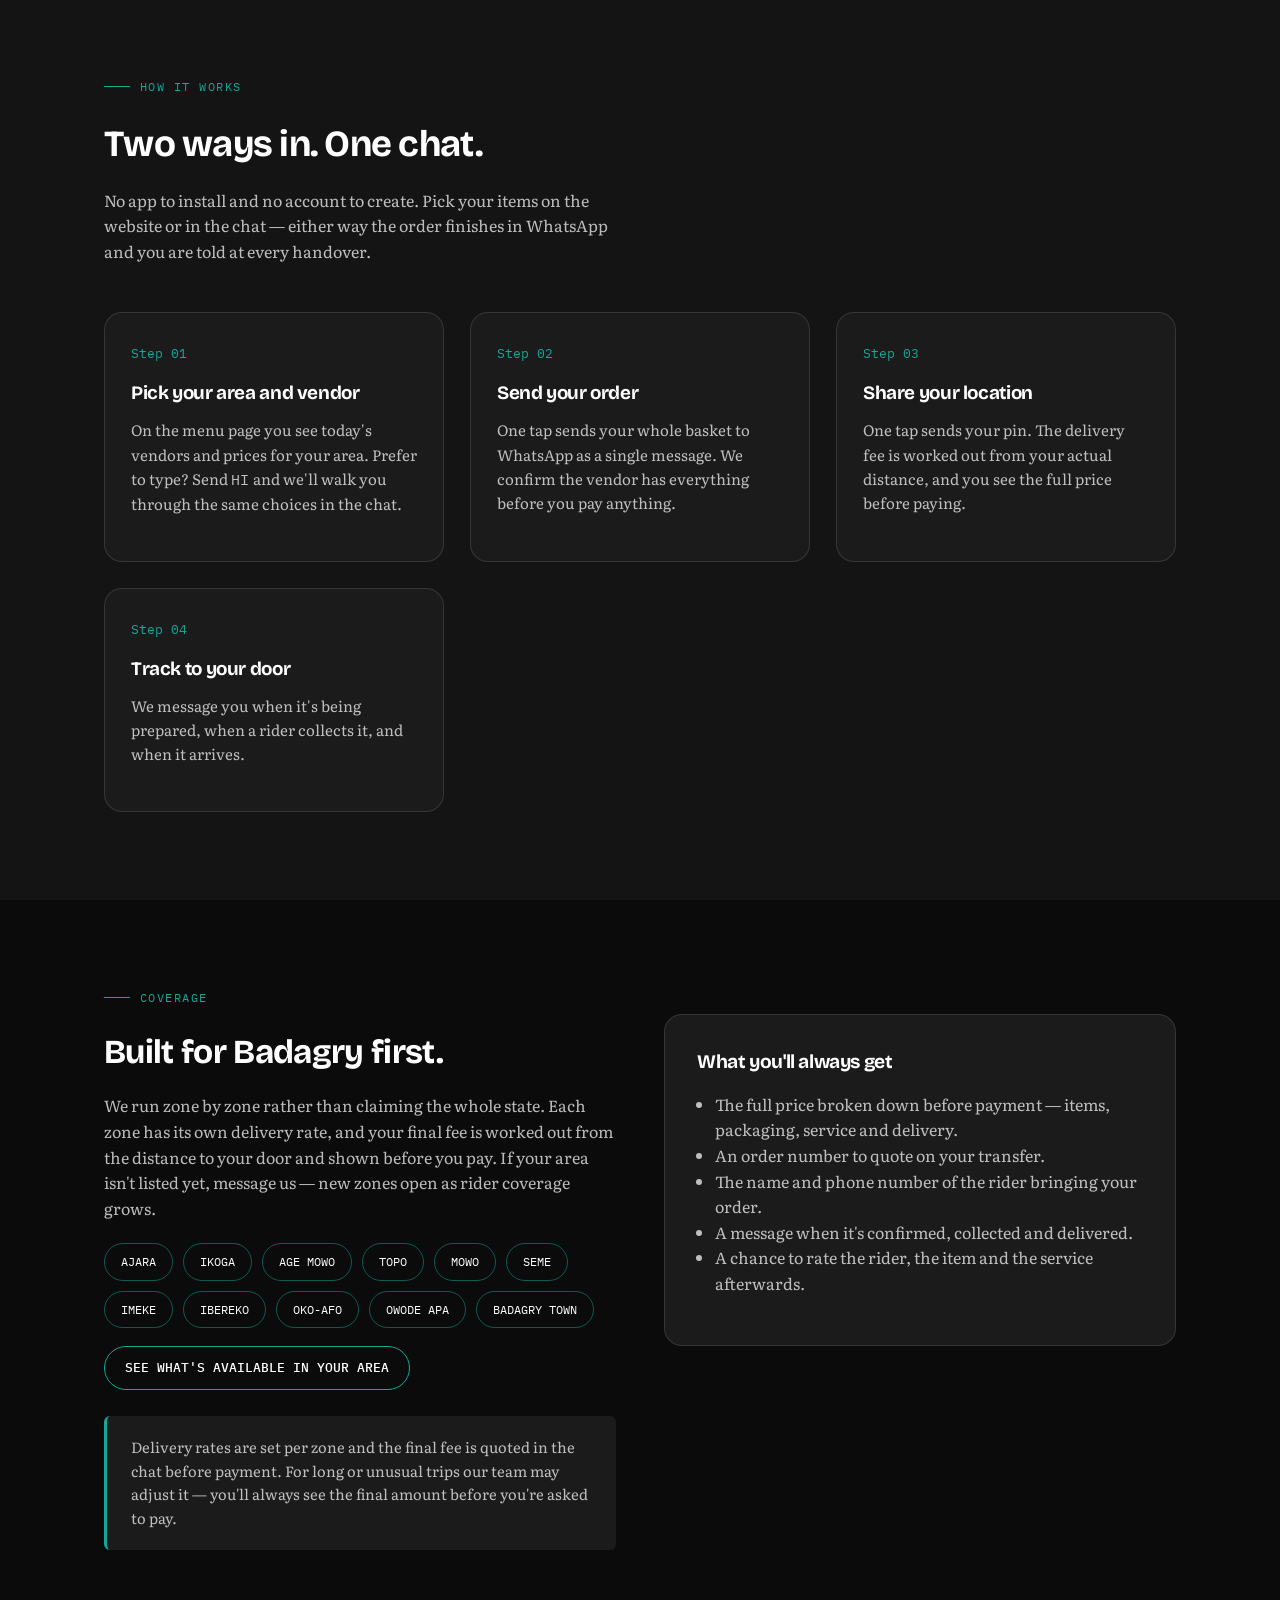
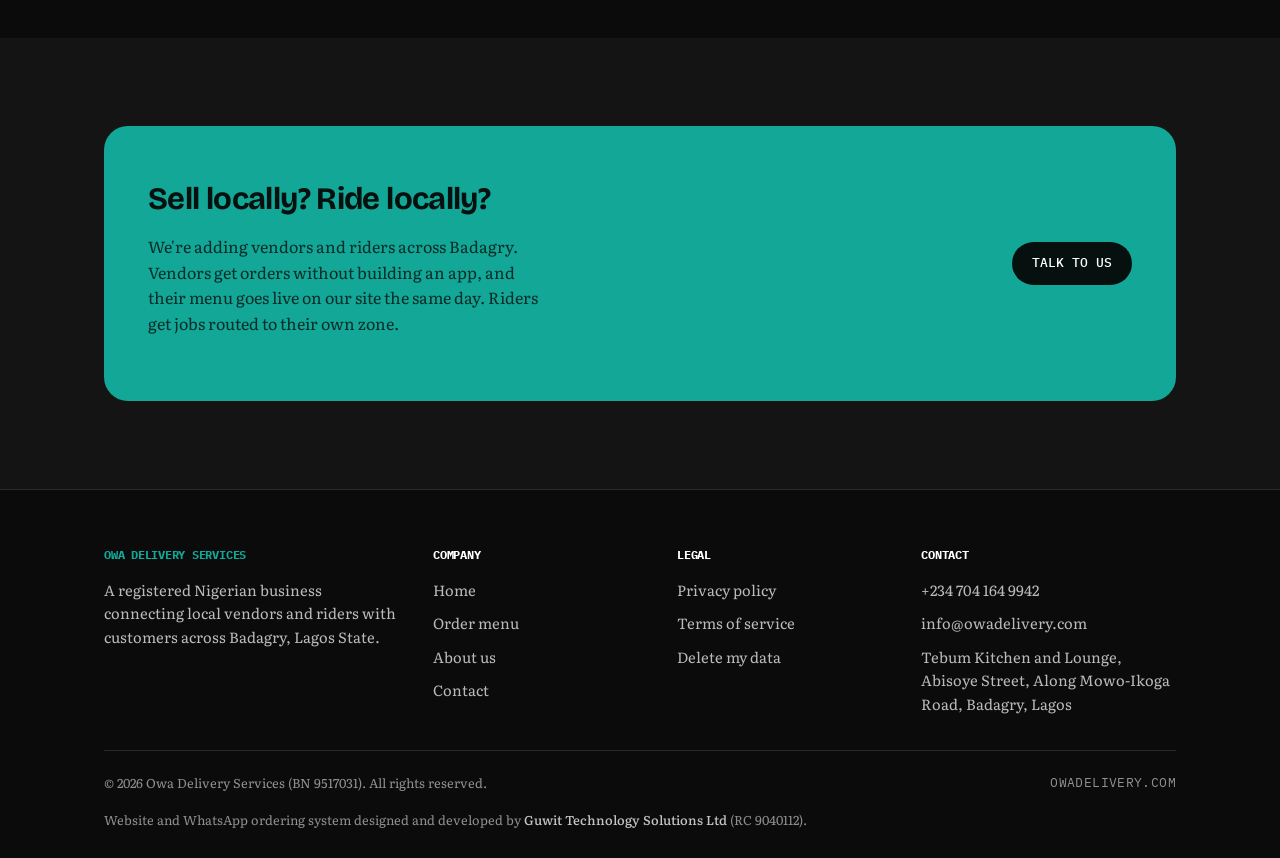
==== commit 69932560: "Update index.html" ====
--- a/index.html
+++ b/index.html
@@ -1,10 +1,10 @@
 <!DOCTYPE html>
-<html lang="en">
+<html lang="en-NG">
 <head>
 <meta charset="UTF-8">
 <meta name="viewport" content="width=device-width, initial-scale=1.0">
 <title>Owa Delivery Services — Food, Gas, Pharmacy &amp; Errands Delivered in Badagry</title>
-<meta name="description" content="Owa Delivery Services delivers food, cooking gas, pharmacy items, groceries and parcels across Badagry and Lagos. Order on WhatsApp and track it to your door.">
+<meta name="description" content="Owa Delivery Services delivers food, cooking gas, pharmacy items, groceries and parcels across Badagry and Lagos. Browse the menu online, then order on WhatsApp.">
 <meta name="author" content="Owa Delivery Services">
 <meta name="developer" content="Guwit Technology Solutions Ltd (RC 9040112)">
 <link rel="canonical" href="https://owadelivery.com/">
@@ -13,14 +13,27 @@
 <meta property="og:description" content="Food, cooking gas, pharmacy items, groceries and errands delivered across Badagry and Lagos.">
 <meta property="og:url" content="https://owadelivery.com/">
 <meta property="og:image" content="https://owadelivery.com/assets/og-cover.png">
+<meta property="og:image:alt" content="Owa Delivery Services — local delivery in Badagry">
+<meta property="og:locale" content="en_NG">
 <meta name="twitter:card" content="summary_large_image">
 <link rel="icon" href="assets/favicon.png">
 <link rel="author" href="humans.txt">
 <link rel="preconnect" href="https://fonts.googleapis.com">
 <link rel="preconnect" href="https://fonts.gstatic.com" crossorigin>
-<link href="https://fonts.googleapis.com/css2?family=Bricolage+Grotesque:opsz,wght@12..96,400;12..96,600;12..96,700&family=Literata:opsz,wght@7..72,400;7..72,500&family=IBM+Plex+Mono:wght@400;500&display=swap" rel="stylesheet">
+<link href="https://fonts.googleapis.com/css2?family=Bricolage+Grotesque:opsz,wght@12..96,400;12..96,600;12..96,700&amp;family=Literata:opsz,wght@7..72,400;7..72,500&amp;family=IBM+Plex+Mono:wght@400;500&amp;display=swap" rel="stylesheet">
 <link rel="stylesheet" href="assets/style.css">
-<link rel="stylesheet" href="https://cdnjs.cloudflare.com/ajax/libs/font-awesome/6.5.2/css/all.min.css">
+<style>
+/* Two small additions only. Everything else comes from assets/style.css.
+   Font Awesome was dropped: it was a render-blocking stylesheet from a third
+   party (about 100KB) loaded for a single WhatsApp glyph, which is a real cost
+   on mobile data. The glyph is now an inline SVG. */
+.skip-link{position:absolute;left:-9999px}
+.skip-link:focus{
+  left:1rem;top:1rem;z-index:99;padding:.6rem 1rem;border-radius:6px;
+  background:var(--teal,#0f7a63);color:#fff;text-decoration:none;
+}
+.btn svg{vertical-align:-.18em;margin-right:.15rem}
+</style>
 <script type="application/ld+json">
 {
   "@context":"https://schema.org",
@@ -34,6 +47,10 @@
       "url":"https://owadelivery.com",
       "telephone":"+2347041649942",
       "email":"info@owadelivery.com",
+      "currenciesAccepted":"NGN",
+      "paymentAccepted":"Bank transfer, Card",
+      "priceRange":"₦₦",
+      "hasMenu":"https://owadelivery.com/menu/",
       "identifier":{
         "@type":"PropertyValue",
         "name":"CAC Business Name Registration Number",
@@ -46,7 +63,31 @@
         "addressRegion":"Lagos State",
         "addressCountry":"NG"
       },
-      "areaServed":"Badagry, Lagos State, Nigeria"
+      "areaServed":[
+        {"@type":"Place","name":"Badagry Town"},
+        {"@type":"Place","name":"Ajara"},
+        {"@type":"Place","name":"Ikoga"},
+        {"@type":"Place","name":"Age Mowo"},
+        {"@type":"Place","name":"Topo"},
+        {"@type":"Place","name":"Mowo"},
+        {"@type":"Place","name":"Seme"},
+        {"@type":"Place","name":"Imeke"},
+        {"@type":"Place","name":"Ibereko"},
+        {"@type":"Place","name":"Oko-Afo"},
+        {"@type":"Place","name":"Owode Apa"}
+      ],
+      "potentialAction":{
+        "@type":"OrderAction",
+        "target":{
+          "@type":"EntryPoint",
+          "urlTemplate":"https://owadelivery.com/menu/",
+          "actionPlatform":[
+            "http://schema.org/DesktopWebPlatform",
+            "http://schema.org/MobileWebPlatform"
+          ]
+        },
+        "deliveryMethod":"http://purl.org/goodrelations/v1#DeliveryModeOwnFleet"
+      }
     },
     {
       "@type":"WebSite",
@@ -72,50 +113,49 @@
   ]
 }
 </script>
-
-<style>
-@media (max-width: 700px){
-  header .nav{position:relative}
-  .nav-links{z-index:60}
-  .nav-links a[href="menu/"]{color:var(--green);font-weight:800}
-}
-</style>
 </head>
 <body>
+
+<a class="skip-link" href="#main">Skip to content</a>
 
 <header>
   <div class="nav wrap">
     <a href="index.html" class="logo">
-      <img src="assets/owa-logo.png" alt="Owa Delivery Services"
-           onerror="this.onerror=null;this.src='assets/owa-logo.svg'">
-      
-    </a>
+      <img src="assets/owa-logo.png" alt="Owa Delivery Services" width="34" height="34"
+           onerror="this.onerror=null;this.src='assets/owa-logo.svg'"></a>
     <nav class="nav-links" aria-label="Main">
-      <a href="index.html" class="active">Home</a>
-      <a href="#services">Services</a>
-      <a href="menu/">Order</a>
+      <a href="index.html" class="active" aria-current="page">Home</a>
+      <a href="menu/">Menu</a>
+      <a href="#services">What we deliver</a>
       <a href="about.html">About</a>
       <a href="contact.html">Contact</a>
     </nav>
-    <a class="btn" href="menu/">Start an order</a>
+    <a class="btn" href="menu/">See the menu</a>
   </div>
 </header>
 
-<main>
+<main id="main">
 
 <section class="hero">
   <div class="wrap hero-grid">
     <div>
       <div class="eyebrow">Badagry &amp; nearby areas</div>
       <h1>From Badagry's vendors to <em>your</em> door.</h1>
-      <p class="lede">Choose what you need and where you are. Owa shows vendors that match your selected service and delivery area, then helps you build the order and send it through WhatsApp.</p>
+      <p class="lede">Badagry’s first automated WhatsApp delivery service. Browse today’s vendors and
+        prices, build your order, and send it in one message — then sit back while we bring it to you.</p>
       <div class="hero-cta">
-        <a class="btn" href="https://wa.me/2347053594258?text=Hi%2C%20I%20want%20to%20order." target="_blank" rel="noopener">
-         <i class="fab fa-whatsapp"></i> Click Here To Order
+        <!-- Primary: the menu. Browsing here is free for the business and
+             faster for the customer, and the order still finishes in WhatsApp. -->
+        <a class="btn" href="menu/">Browse the menu</a>
+        <a class="btn btn-ghost" href="https://wa.me/2347053594258?text=Hi%2C%20I%20want%20to%20order."
+           target="_blank" rel="noopener">
+          <svg viewBox="0 0 24 24" width="17" height="17" fill="currentColor" aria-hidden="true"><path d="M12 2a10 10 0 0 0-8.6 15l-1.3 4.7 4.8-1.3A10 10 0 1 0 12 2Zm5.6 14.1c-.2.6-1.2 1.2-1.7 1.2-.4 0-1 .1-3.2-.8-2.7-1.2-4.4-4-4.5-4.2-.1-.2-1-1.4-1-2.6s.6-1.8.9-2c.2-.3.5-.3.7-.3h.5c.2 0 .4 0 .6.5l.8 2c.1.2.1.4 0 .5l-.4.5-.3.3c-.1.1-.2.3 0 .5.2.4.8 1.3 1.6 2 1.1.9 1.9 1.2 2.1 1.3.2.1.4.1.5-.1l.8-.9c.2-.2.3-.2.5-.1l2 1c.2.1.4.2.4.3.1.1.1.6-.1 1.2Z"/></svg>
+          Order in the chat
         </a>
-        
-        <a class="btn btn-ghost" href="#how">How it works</a>
-      </div>
+      </div>
+      <p class="note" style="margin-top:16px;">
+        No app to install. <a href="#how">See how it works</a>.
+      </p>
       <div class="hero-stats">
         <div>
           <div class="stat-num">30+</div>
@@ -167,38 +207,50 @@
       <div class="eyebrow">What we deliver</div>
       <h2>More than meals.</h2>
       <p>Owa started with food and now covers the errands that eat up a working day.
-        Same chat, same riders, with delivery details confirmed for your selected zone.</p>
+        Same chat, same riders, and the delivery fee for your trip shown before you pay.</p>
     </div>
     <div class="service-grid">
+      <!-- Each card opens the menu already filtered to that service.
+           The ?service= value must match service_id on your ServiceTypes tab.
+           If one ever stops matching, the menu simply opens on the area step
+           instead, so a wrong id can never break the page. -->
       <div class="service">
         <div class="tag">Food</div>
         <h3>Restaurants &amp; kitchens</h3>
         <p>Browse menus from vendors that deliver to your area, build an order and pay on confirmation.</p>
+        <p><a href="menu/?service=food">See restaurants near you</a></p>
       </div>
       <div class="service">
         <div class="tag">Gas</div>
         <h3>Cooking gas refills</h3>
         <p>Send your cylinder size. We collect, refill and return it the same day where stock allows.</p>
+        <p><a href="menu/?service=gas">See gas prices</a></p>
       </div>
       <div class="service">
         <div class="tag">Pharmacy</div>
         <h3>Chemist &amp; pharmacy runs</h3>
         <p>Over-the-counter items picked up from a registered pharmacy near you and delivered discreetly.</p>
+        <p><a href="menu/?service=pharmacy">See pharmacy items</a></p>
       </div>
       <div class="service">
         <div class="tag">Groceries</div>
         <h3>Market &amp; provisions</h3>
         <p>Send a list. A rider shops it at the market or a nearby store and brings it to your door.</p>
+        <p><a href="menu/?service=groceries">See grocery vendors</a></p>
       </div>
       <div class="service">
         <div class="tag">Parcels</div>
         <h3>Send something across town</h3>
         <p>Documents, keys, a forgotten lunch. Point-to-point drop-offs within our coverage area.</p>
+        <p><a href="https://wa.me/2347053594258?text=I%20want%20to%20send%20a%20parcel."
+              target="_blank" rel="noopener">Tell us the two addresses</a></p>
       </div>
       <div class="service">
         <div class="tag">Errands</div>
         <h3>Pay-and-pick-up</h3>
         <p>Anything with a clear pickup point and a clear price. Ask us in the chat and we'll confirm.</p>
+        <p><a href="https://wa.me/2347053594258?text=I%20have%20an%20errand."
+              target="_blank" rel="noopener">Describe your errand</a></p>
       </div>
     </div>
   </div>
@@ -208,25 +260,28 @@
   <div class="wrap">
     <div class="section-head">
       <div class="eyebrow">How it works</div>
-      <h2>Four steps, all inside WhatsApp.</h2>
-      <p>No app to install and no account to create. The order runs as a normal chat,
-        and you are told at every handover.</p>
+      <h2>Two ways in. One chat.</h2>
+      <p>No app to install and no account to create. Pick your items on the website or in the chat —
+        either way the order finishes in WhatsApp and you are told at every handover.</p>
     </div>
     <div class="steps">
       <div class="step">
         <div class="step-num">Step 01</div>
-        <h3>Say hi</h3>
-        <p>Message us and pick what you need — food, gas, pharmacy, groceries or an errand.</p>
+        <h3>Pick your area and vendor</h3>
+        <p>On the menu page you see today's vendors and prices for your area. Prefer to type?
+          Send <span class="mono">hi</span> and we'll walk you through the same choices in the chat.</p>
       </div>
       <div class="step">
         <div class="step-num">Step 02</div>
-        <h3>Choose and confirm</h3>
-        <p>Pick your area, then choose from vendors that serve both your selected service and zone.</p>
+        <h3>Send your order</h3>
+        <p>One tap sends your whole basket to WhatsApp as a single message. We confirm the vendor
+          has everything before you pay anything.</p>
       </div>
       <div class="step">
         <div class="step-num">Step 03</div>
         <h3>Share your location</h3>
-        <p>One tap sends your pin so the rider finds you first time. You get the full price before paying.</p>
+        <p>One tap sends your pin. The delivery fee is worked out from your actual distance,
+          and you see the full price before paying.</p>
       </div>
       <div class="step">
         <div class="step-num">Step 04</div>
@@ -241,27 +296,28 @@
   <div class="wrap two-col">
     <div>
       <div class="eyebrow">Coverage</div>
-      <h2 style="font-size:clamp(1.6rem,3.2vw,2.1rem);">Built zone by zone in Badagry.</h2>
+      <h2 style="font-size:clamp(1.6rem,3.2vw,2.1rem);">Built for Badagry first.</h2>
       <p style="color:var(--text-soft); margin-top:14px;">
-        We run zone by zone rather than claiming the whole state. Each zone has its own flat delivery
-        fee, shown to you before you pay. If your area isn't listed yet, message us — new zones open
-        as rider coverage grows.</p>
+        We run zone by zone rather than claiming the whole state. Each zone has its own delivery
+        rate, and your final fee is worked out from the distance to your door and shown before you
+        pay. If your area isn't listed yet, message us — new zones open as rider coverage grows.</p>
       <div class="badge-row">
         <span class="badge">Ajara</span>
-        <span class="badge">Ajido</span>
-        <span class="badge">Apa</span>
-        <span class="badge">Awhanjigoh</span>
+        <span class="badge">Ikoga</span>
+        <span class="badge">Age Mowo</span>
+        <span class="badge">Topo</span>
+        <span class="badge">Mowo</span>
+        <span class="badge">Seme</span>
+        <span class="badge">Imeke</span>
         <span class="badge">Ibereko</span>
-        <span class="badge">Ikoga</span>
-        <span class="badge">Ilogbo-Araromi</span>
-        <span class="badge">Iworo Gbanko</span>
-        <span class="badge">Iya-Afin</span>
-        <span class="badge">Keta-East</span>
-        <span class="badge">Posukoh</span>
-      </div>
+        <span class="badge">Oko-Afo</span>
+        <span class="badge">Owode Apa</span>
+        <span class="badge">Badagry Town</span>
+      </div>
+      <p style="margin-top:18px;"><a class="btn btn-ghost" href="menu/">See what's available in your area</a></p>
       <div class="note">
-        Delivery fees are set per zone and quoted in the chat before payment.
-        For long or unusual trips our team may adjust the fee — you'll always see the final
+        Delivery rates are set per zone and the final fee is quoted in the chat before payment.
+        For long or unusual trips our team may adjust it — you'll always see the final
         amount before you're asked to pay.
       </div>
     </div>
@@ -285,8 +341,8 @@
     <div class="band">
       <div>
         <h2>Sell locally? Ride locally?</h2>
-        <p>We're adding vendors and riders across Badagry. Vendors get orders without building an app.
-          Riders get jobs routed to their own zone.</p>
+        <p>We're adding vendors and riders across Badagry. Vendors get orders without building an app,
+          and their menu goes live on our site the same day. Riders get jobs routed to their own zone.</p>
       </div>
       <a class="btn" href="https://wa.me/2347041649942?text=I%20want%20to%20partner%20with%20Owa"
          target="_blank" rel="noopener">Talk to us</a>
@@ -308,7 +364,7 @@
         <h4>Company</h4>
         <ul>
           <li><a href="index.html">Home</a></li>
-          <li><a href="menu/">Order</a></li>
+          <li><a href="menu/">Order menu</a></li>
           <li><a href="about.html">About us</a></li>
           <li><a href="contact.html">Contact</a></li>
         </ul>
@@ -342,4 +398,4 @@
 </footer>
 
 </body>
-  </html>
+</html>
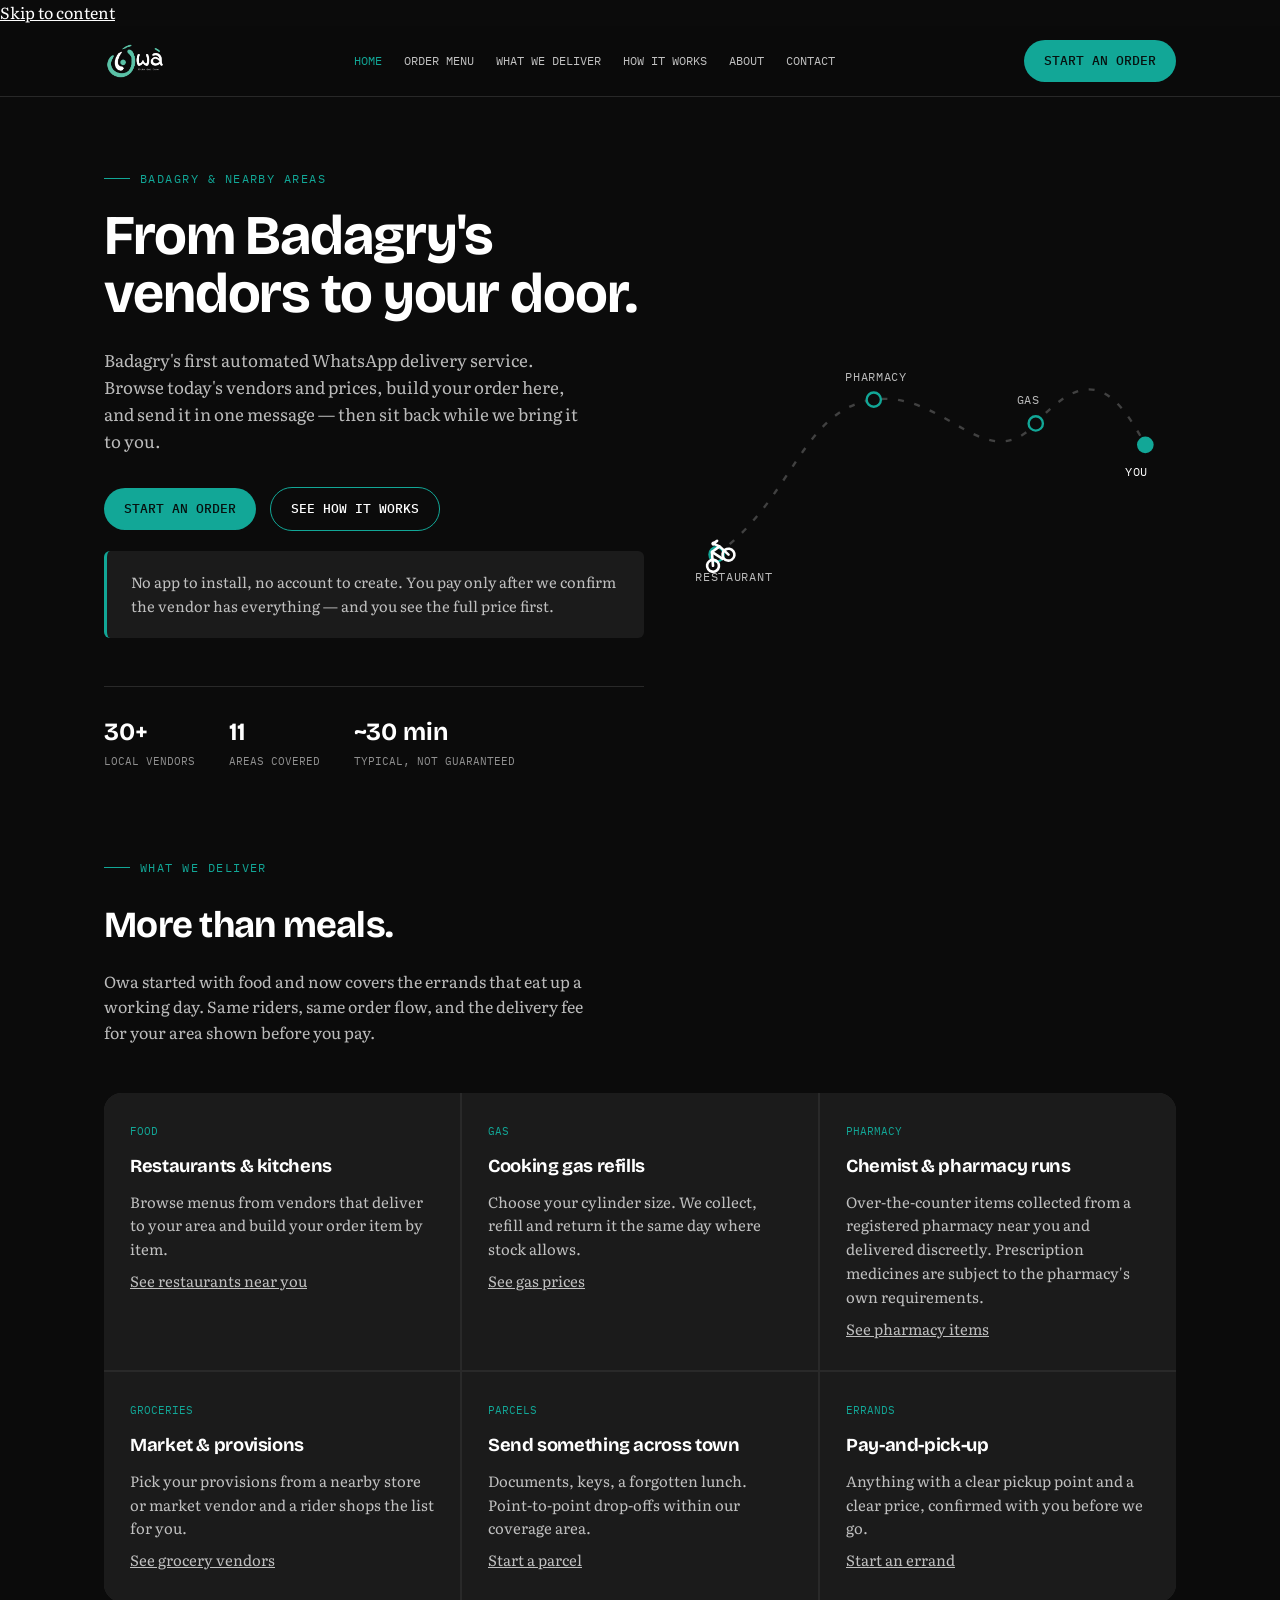
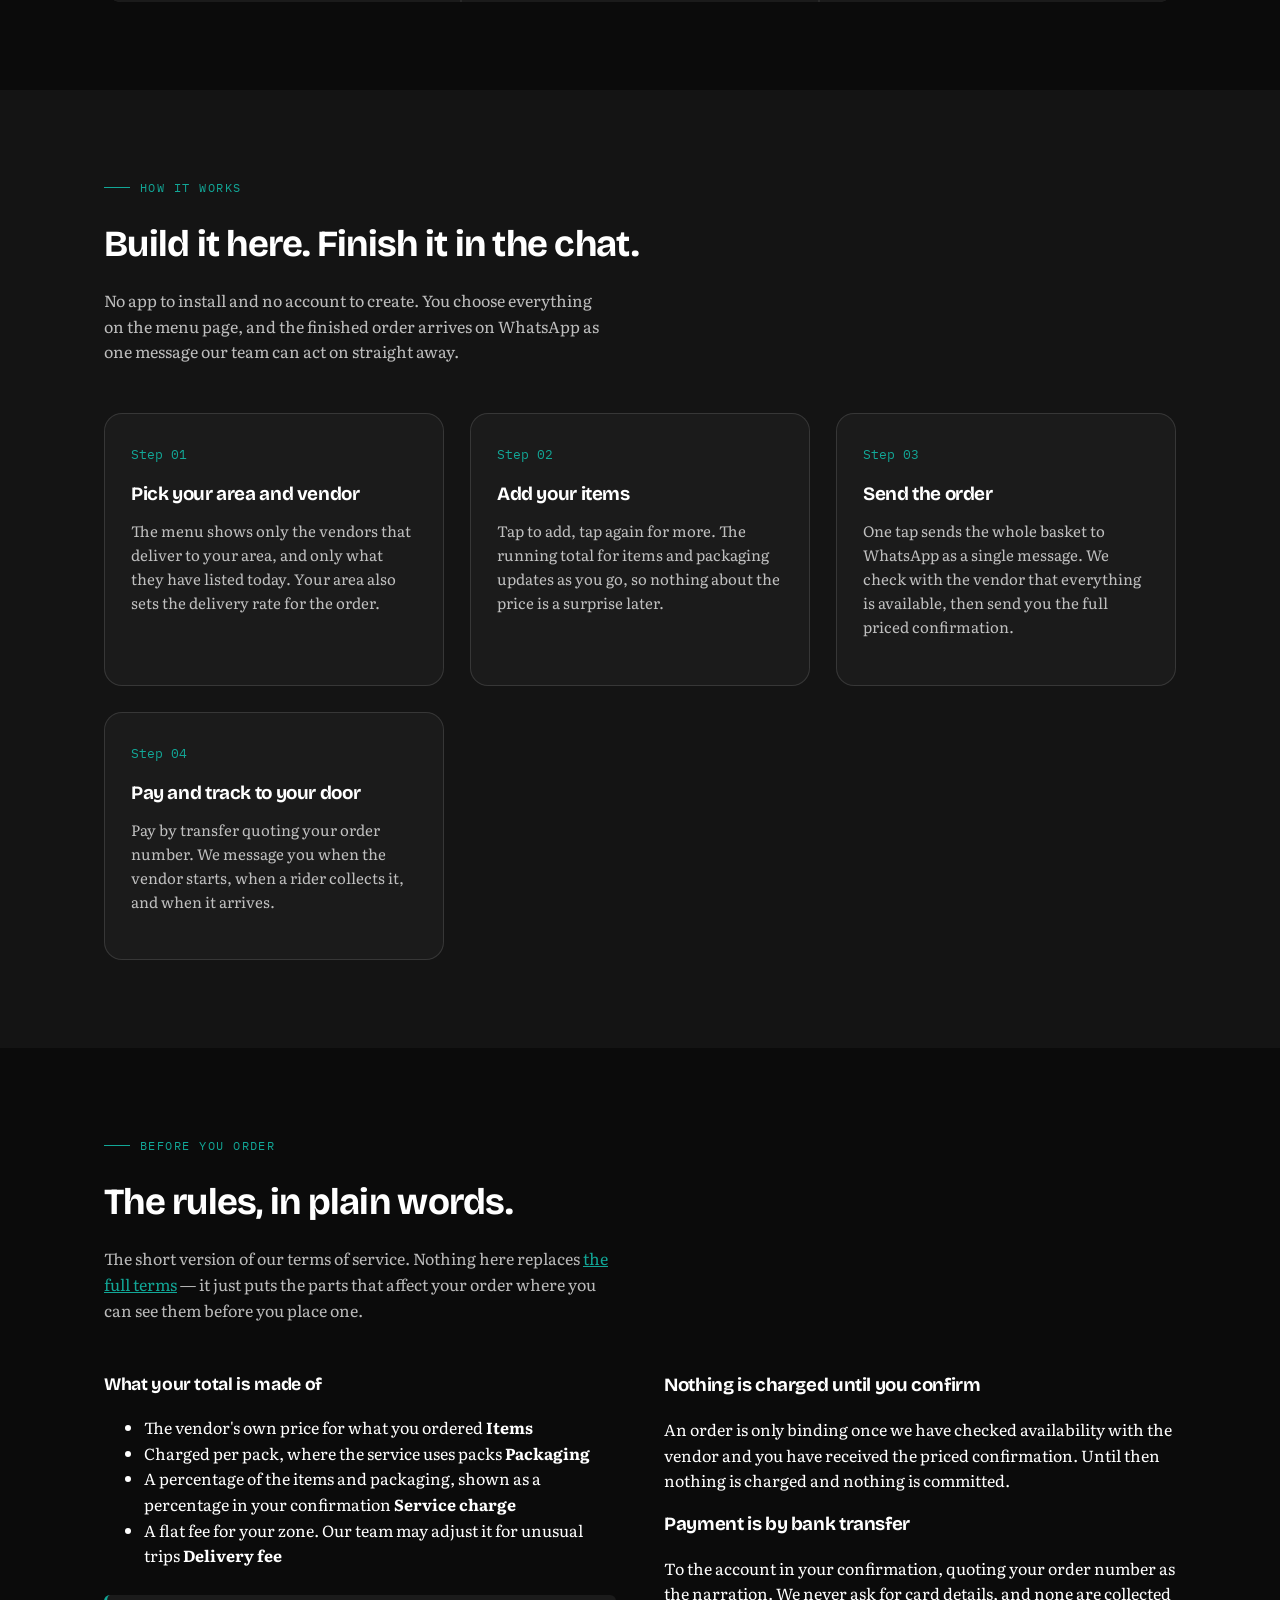
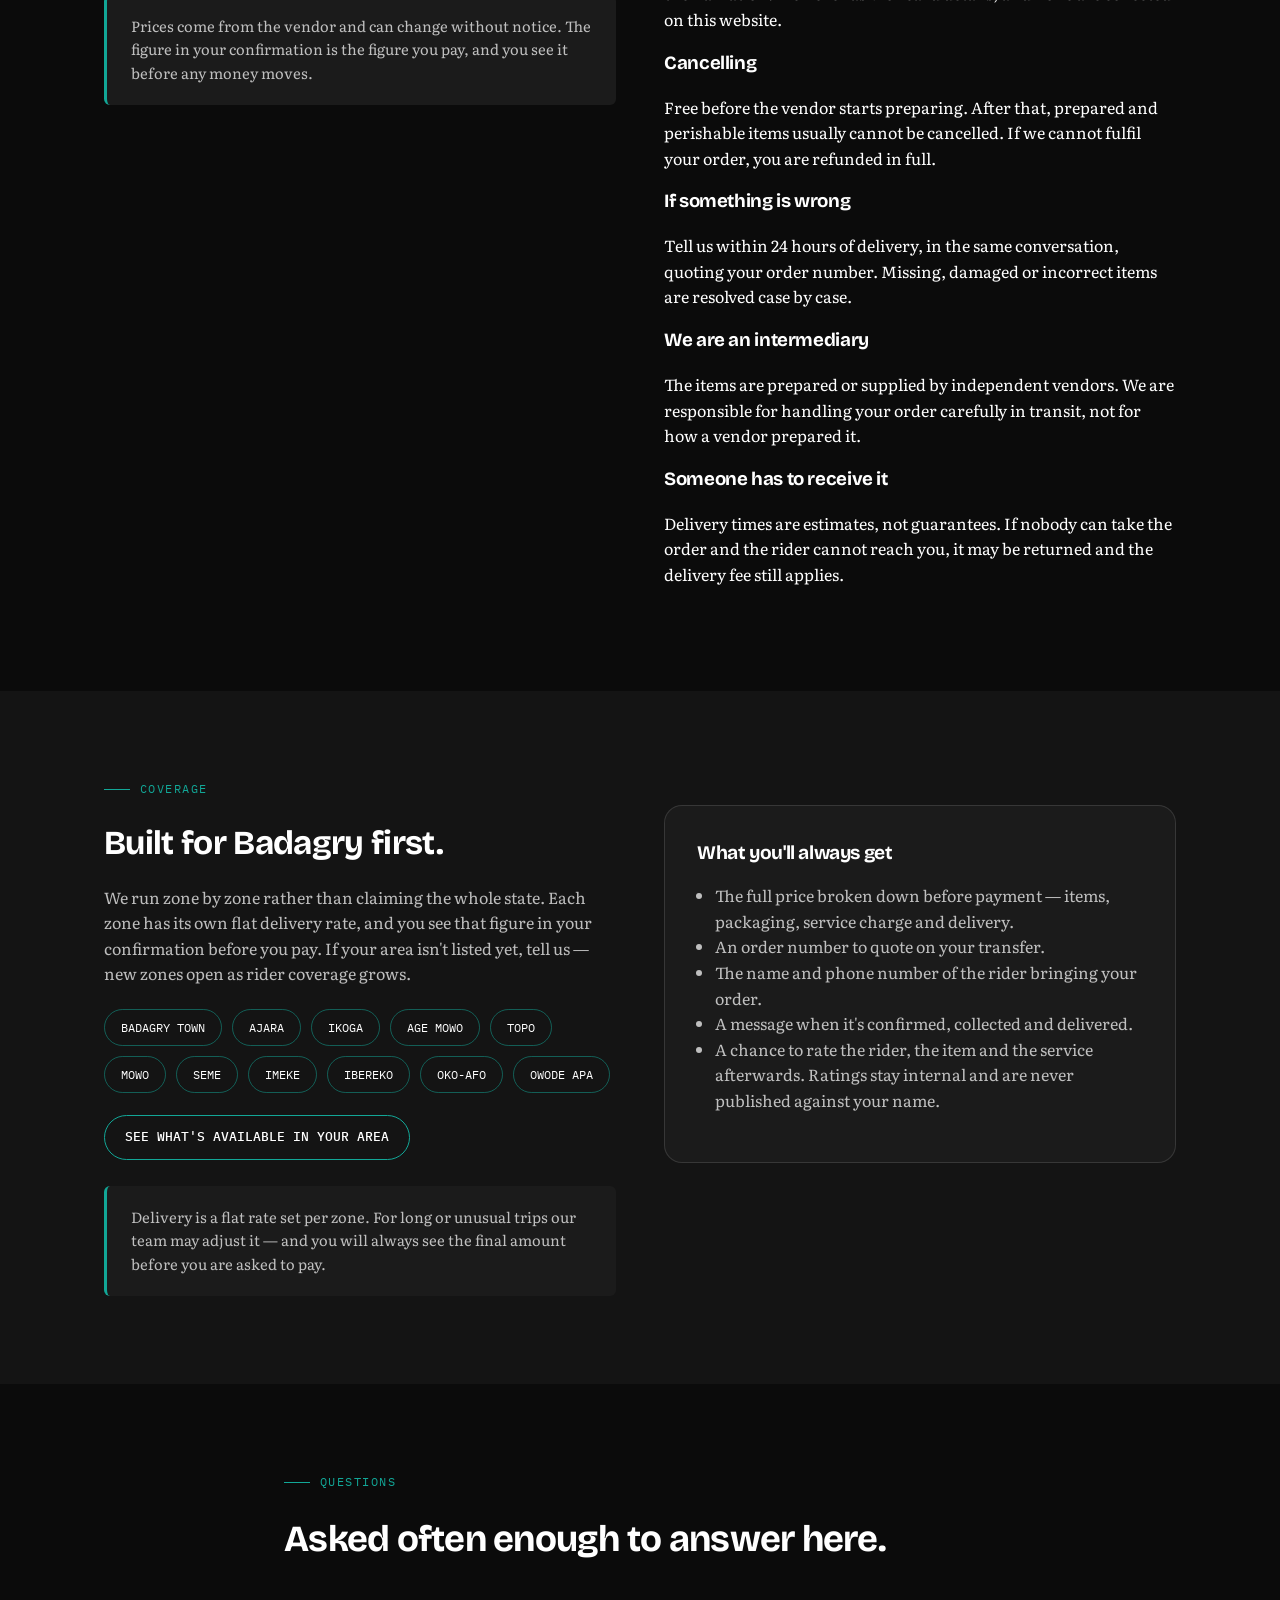
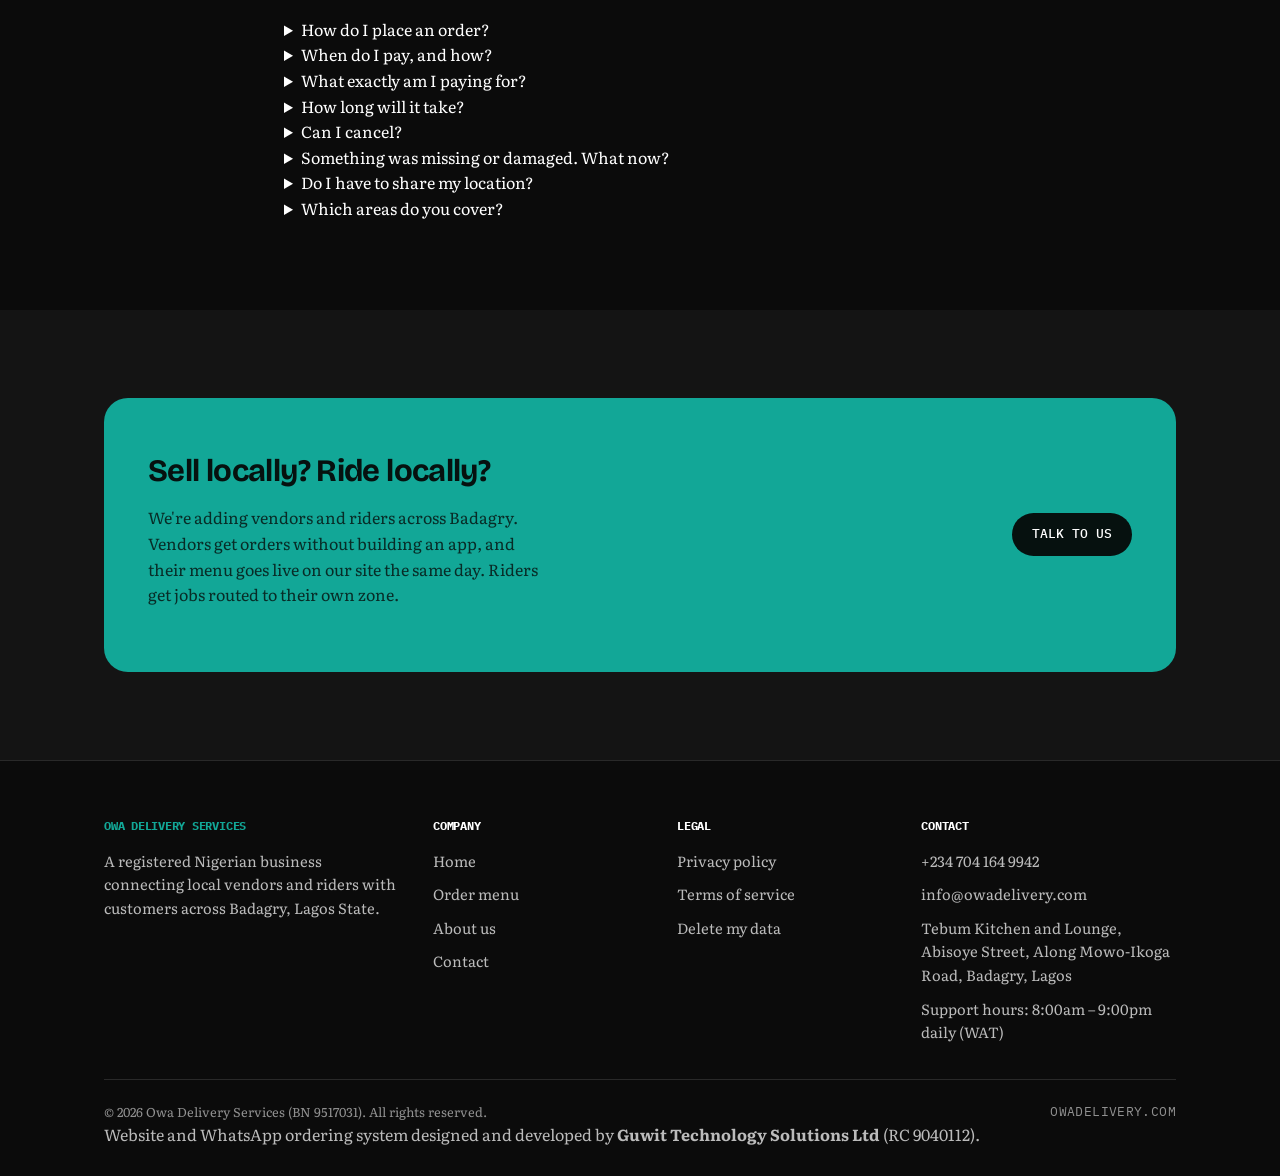
==== commit fed0af49: "Update index.html" ====
--- a/index.html
+++ b/index.html
@@ -3,54 +3,51 @@
 <head>
 <meta charset="UTF-8">
 <meta name="viewport" content="width=device-width, initial-scale=1.0">
-<title>Owa Delivery Services — Food, Gas, Pharmacy &amp; Errands Delivered in Badagry</title>
-<meta name="description" content="Owa Delivery Services delivers food, cooking gas, pharmacy items, groceries and parcels across Badagry and Lagos. Browse the menu online, then order on WhatsApp.">
+<title>Owa Delivery Services — Food, Gas, Pharmacy &amp; Groceries Delivered in Badagry, Lagos</title>
+<meta name="description" content="Order food, cooking gas, pharmacy items, groceries and parcels in Badagry, Lagos. Build your order on the menu page and send it in one message. You pay only after we confirm the vendor has everything.">
 <meta name="author" content="Owa Delivery Services">
 <meta name="developer" content="Guwit Technology Solutions Ltd (RC 9040112)">
+<meta name="theme-color" content="#0B0B0B">
+<meta name="robots" content="index,follow,max-image-preview:large">
+<meta name="geo.region" content="NG-LA">
+<meta name="geo.placename" content="Badagry, Lagos">
 <link rel="canonical" href="https://owadelivery.com/">
 <meta property="og:type" content="website">
-<meta property="og:title" content="Owa Delivery Services — order anything local on WhatsApp">
-<meta property="og:description" content="Food, cooking gas, pharmacy items, groceries and errands delivered across Badagry and Lagos.">
+<meta property="og:site_name" content="Owa Delivery Services">
+<meta property="og:title" content="Owa Delivery Services — food, gas, pharmacy and groceries delivered in Badagry">
+<meta property="og:description" content="Build your order on the menu page and send it in one message. You pay only after we confirm the vendor has everything.">
 <meta property="og:url" content="https://owadelivery.com/">
 <meta property="og:image" content="https://owadelivery.com/assets/og-cover.png">
 <meta property="og:image:alt" content="Owa Delivery Services — local delivery in Badagry">
 <meta property="og:locale" content="en_NG">
 <meta name="twitter:card" content="summary_large_image">
-<link rel="icon" href="assets/favicon.png">
-<link rel="author" href="humans.txt">
+<link rel="icon" href="/assets/favicon.png">
+<link rel="author" href="/humans.txt">
 <link rel="preconnect" href="https://fonts.googleapis.com">
 <link rel="preconnect" href="https://fonts.gstatic.com" crossorigin>
 <link href="https://fonts.googleapis.com/css2?family=Bricolage+Grotesque:opsz,wght@12..96,400;12..96,600;12..96,700&amp;family=Literata:opsz,wght@7..72,400;7..72,500&amp;family=IBM+Plex+Mono:wght@400;500&amp;display=swap" rel="stylesheet">
-<link rel="stylesheet" href="assets/style.css">
-<style>
-/* Two small additions only. Everything else comes from assets/style.css.
-   Font Awesome was dropped: it was a render-blocking stylesheet from a third
-   party (about 100KB) loaded for a single WhatsApp glyph, which is a real cost
-   on mobile data. The glyph is now an inline SVG. */
-.skip-link{position:absolute;left:-9999px}
-.skip-link:focus{
-  left:1rem;top:1rem;z-index:99;padding:.6rem 1rem;border-radius:6px;
-  background:var(--teal,#0f7a63);color:#fff;text-decoration:none;
-}
-.btn svg{vertical-align:-.18em;margin-right:.15rem}
-</style>
+<link rel="stylesheet" href="/assets/style.css">
+<link rel="prefetch" href="/menu/">
+
 <script type="application/ld+json">
 {
   "@context":"https://schema.org",
   "@graph":[
     {
-      "@type":"LocalBusiness",
+      "@type":["LocalBusiness","DeliveryService"],
       "@id":"https://owadelivery.com/#business",
       "name":"Owa Delivery Services",
       "alternateName":"Owa",
-      "description":"Local delivery of food, cooking gas, pharmacy items, groceries and parcels across Badagry, Lagos State, ordered on WhatsApp.",
-      "url":"https://owadelivery.com",
+      "description":"Local delivery of food, cooking gas, pharmacy items, groceries and parcels across Badagry, Lagos State. Orders are built on the website and completed on WhatsApp.",
+      "url":"https://owadelivery.com/",
       "telephone":"+2347041649942",
       "email":"info@owadelivery.com",
       "currenciesAccepted":"NGN",
-      "paymentAccepted":"Bank transfer, Card",
+      "paymentAccepted":"Bank transfer",
       "priceRange":"₦₦",
       "hasMenu":"https://owadelivery.com/menu/",
+      "image":"https://owadelivery.com/assets/og-cover.png",
+      "logo":"https://owadelivery.com/assets/owa-logo.png",
       "identifier":{
         "@type":"PropertyValue",
         "name":"CAC Business Name Registration Number",
@@ -58,11 +55,17 @@
       },
       "address":{
         "@type":"PostalAddress",
-        "streetAddress":"Tebum Kitchen and Lounge, Abisoye Street, Along Mowo-Ikoga Road, Badagry, Lagos",
+        "streetAddress":"Tebum Kitchen and Lounge, Abisoye Street, Along Mowo-Ikoga Road",
         "addressLocality":"Badagry",
         "addressRegion":"Lagos State",
         "addressCountry":"NG"
       },
+      "openingHoursSpecification":[{
+        "@type":"OpeningHoursSpecification",
+        "dayOfWeek":["Monday","Tuesday","Wednesday","Thursday","Friday","Saturday","Sunday"],
+        "opens":"08:00",
+        "closes":"21:00"
+      }],
       "areaServed":[
         {"@type":"Place","name":"Badagry Town"},
         {"@type":"Place","name":"Ajara"},
@@ -92,11 +95,52 @@
     {
       "@type":"WebSite",
       "@id":"https://owadelivery.com/#website",
-      "url":"https://owadelivery.com",
+      "url":"https://owadelivery.com/",
       "name":"Owa Delivery Services",
       "inLanguage":"en-NG",
       "publisher":{"@id":"https://owadelivery.com/#business"},
       "creator":{"@id":"https://owadelivery.com/#developer"}
+    },
+    {
+      "@type":"FAQPage",
+      "@id":"https://owadelivery.com/#faq",
+      "mainEntity":[
+        {
+          "@type":"Question",
+          "name":"How do I place an order with Owa Delivery Services?",
+          "acceptedAnswer":{"@type":"Answer","text":"Open the menu page, pick your area, choose a service and a vendor, then add your items. When you are finished, one tap sends the whole order to our WhatsApp line as a single message."}
+        },
+        {
+          "@type":"Question",
+          "name":"What does the price include?",
+          "acceptedAnswer":{"@type":"Answer","text":"Your total is made up of four lines: the vendor's own price for the items, packaging charged per pack where the service uses packs, a service charge shown as a percentage of the items and packaging, and a flat delivery fee for your zone. Our team may adjust the delivery fee for unusual trips, and you always see the final figure before paying."}
+        },
+        {
+          "@type":"Question",
+          "name":"When do I pay, and how?",
+          "acceptedAnswer":{"@type":"Answer","text":"You pay after we confirm with the vendor that everything is available and send you the priced confirmation. Payment is by bank transfer to the account shown in that confirmation. Quote your order number as the transfer narration and send the receipt. We do not collect card or bank details on the website."}
+        },
+        {
+          "@type":"Question",
+          "name":"Which areas of Badagry do you deliver to?",
+          "acceptedAnswer":{"@type":"Answer","text":"Badagry Town, Ajara, Ikoga, Age Mowo, Topo, Mowo, Seme, Imeke, Ibereko, Oko-Afo and Owode Apa. Each area has its own flat delivery rate. New areas open as rider coverage grows."}
+        },
+        {
+          "@type":"Question",
+          "name":"How long does delivery take?",
+          "acceptedAnswer":{"@type":"Answer","text":"Delivery times are estimates rather than guarantees. Traffic, weather and how long the vendor takes to prepare your order all affect them."}
+        },
+        {
+          "@type":"Question",
+          "name":"Can I cancel an order?",
+          "acceptedAnswer":{"@type":"Answer","text":"Yes, free of charge, before the vendor starts preparing. Once preparation has started, perishable and prepared items usually cannot be cancelled because the vendor has already incurred the cost. If we cannot fulfil your order, you are not charged and any payment already made is refunded in full."}
+        },
+        {
+          "@type":"Question",
+          "name":"Do I need to install an app?",
+          "acceptedAnswer":{"@type":"Answer","text":"No. You browse and build the order on this website, and the order is completed in a normal WhatsApp conversation. There is no app to install and no account or password to create."}
+        }
+      ]
     },
     {
       "@type":"Organization",
@@ -120,17 +164,18 @@
 
 <header>
   <div class="nav wrap">
-    <a href="index.html" class="logo">
-      <img src="assets/owa-logo.png" alt="Owa Delivery Services" width="34" height="34"
-           onerror="this.onerror=null;this.src='assets/owa-logo.svg'"></a>
+    <a href="/" class="logo" aria-label="Owa Delivery Services — home">
+      <img src="/assets/owa-logo.png" alt="Owa Delivery Services" width="36" height="36"
+           onerror="this.onerror=null;this.src='/assets/owa-logo.svg'"></a>
     <nav class="nav-links" aria-label="Main">
-      <a href="index.html" class="active" aria-current="page">Home</a>
-      <a href="menu/">Menu</a>
+      <a href="/" class="active" aria-current="page">Home</a>
+      <a href="/menu/">Order menu</a>
       <a href="#services">What we deliver</a>
-      <a href="about.html">About</a>
-      <a href="contact.html">Contact</a>
+      <a href="#how">How it works</a>
+      <a href="/about.html">About</a>
+      <a href="/contact.html">Contact</a>
     </nav>
-    <a class="btn" href="menu/">See the menu</a>
+    <a class="btn" href="/menu/">Start an order</a>
   </div>
 </header>
 
@@ -140,34 +185,34 @@
   <div class="wrap hero-grid">
     <div>
       <div class="eyebrow">Badagry &amp; nearby areas</div>
-      <h1>From Badagry's vendors to <em>your</em> door.</h1>
-      <p class="lede">Badagry’s first automated WhatsApp delivery service. Browse today’s vendors and
-        prices, build your order, and send it in one message — then sit back while we bring it to you.</p>
+      <h1>From Badagry's vendors to your door.</h1>
+      <p class="lede">Badagry's first automated WhatsApp delivery service. Browse today's vendors and
+        prices, build your order here, and send it in one message — then sit back while we bring it to you.</p>
       <div class="hero-cta">
-        <!-- Primary: the menu. Browsing here is free for the business and
-             faster for the customer, and the order still finishes in WhatsApp. -->
-        <a class="btn" href="menu/">Browse the menu</a>
-        <a class="btn btn-ghost" href="https://wa.me/2347053594258?text=Hi%2C%20I%20want%20to%20order."
-           target="_blank" rel="noopener">
-          <svg viewBox="0 0 24 24" width="17" height="17" fill="currentColor" aria-hidden="true"><path d="M12 2a10 10 0 0 0-8.6 15l-1.3 4.7 4.8-1.3A10 10 0 1 0 12 2Zm5.6 14.1c-.2.6-1.2 1.2-1.7 1.2-.4 0-1 .1-3.2-.8-2.7-1.2-4.4-4-4.5-4.2-.1-.2-1-1.4-1-2.6s.6-1.8.9-2c.2-.3.5-.3.7-.3h.5c.2 0 .4 0 .6.5l.8 2c.1.2.1.4 0 .5l-.4.5-.3.3c-.1.1-.2.3 0 .5.2.4.8 1.3 1.6 2 1.1.9 1.9 1.2 2.1 1.3.2.1.4.1.5-.1l.8-.9c.2-.2.3-.2.5-.1l2 1c.2.1.4.2.4.3.1.1.1.6-.1 1.2Z"/></svg>
-          Order in the chat
-        </a>
-      </div>
-      <p class="note" style="margin-top:16px;">
-        No app to install. <a href="#how">See how it works</a>.
+        <!-- One way in. The order is built here first, so the message that
+             reaches WhatsApp is already complete: vendor, area, items and
+             quantities. Nothing has to be typed out or guessed at in the chat. -->
+        <a class="btn" href="/menu/">Start an order</a>
+        <a class="btn btn-ghost" href="#how">See how it works</a>
+      </div>
+      <p class="note" style="margin-top:20px;">
+        No app to install, no account to create. You pay only after we confirm the vendor has
+        everything — and you see the full price first.
       </p>
       <div class="hero-stats">
+        <!-- Keep "30+" in step with the Restaurants tab of your sheet.
+             If the live vendor count ever drops below it, change the number. -->
         <div>
           <div class="stat-num">30+</div>
           <div class="stat-label">Local vendors</div>
         </div>
         <div>
-          <div class="stat-num">6</div>
-          <div class="stat-label">Service types</div>
+          <div class="stat-num">11</div>
+          <div class="stat-label">Areas covered</div>
         </div>
         <div>
           <div class="stat-num">~30 min</div>
-          <div class="stat-label">Typical delivery</div>
+          <div class="stat-label">Typical, not guaranteed</div>
         </div>
       </div>
     </div>
@@ -175,7 +220,7 @@
     <!-- Signature: one route, several kinds of stop. This is the whole business in one image. -->
     <div class="route-box">
       <svg class="route-svg" viewBox="0 0 410 250" xmlns="http://www.w3.org/2000/svg" role="img"
-           aria-label="A single delivery route passing a kitchen, a pharmacy, a gas depot and a market before arriving at the customer's door.">
+           aria-label="A single delivery route passing a restaurant, a pharmacy and a gas depot before arriving at the customer's door.">
         <path class="route-line" d="M24,196 C 88,150 96,74 156,66 S 250,132 292,86 S 356,52 384,104" />
 
         <circle class="route-stop" cx="24"  cy="196" r="6"/>
@@ -207,50 +252,55 @@
       <div class="eyebrow">What we deliver</div>
       <h2>More than meals.</h2>
       <p>Owa started with food and now covers the errands that eat up a working day.
-        Same chat, same riders, and the delivery fee for your trip shown before you pay.</p>
+        Same riders, same order flow, and the delivery fee for your area shown before you pay.</p>
     </div>
     <div class="service-grid">
       <!-- Each card opens the menu already filtered to that service.
            The ?service= value must match service_id on your ServiceTypes tab.
            If one ever stops matching, the menu simply opens on the area step
-           instead, so a wrong id can never break the page. -->
+           instead, so a wrong id can never break the page.
+
+           Parcels and errands need a row on the ServiceTypes tab and at least
+           one stocked vendor row, or those two cards will land on the area
+           step with the service unset. If you are not running them through
+           the sheet yet, delete those two cards rather than leave them
+           pointing at a service that is not there. -->
       <div class="service">
         <div class="tag">Food</div>
         <h3>Restaurants &amp; kitchens</h3>
-        <p>Browse menus from vendors that deliver to your area, build an order and pay on confirmation.</p>
-        <p><a href="menu/?service=food">See restaurants near you</a></p>
+        <p>Browse menus from vendors that deliver to your area and build your order item by item.</p>
+        <p class="service-link"><a href="/menu/?service=food">See restaurants near you</a></p>
       </div>
       <div class="service">
         <div class="tag">Gas</div>
         <h3>Cooking gas refills</h3>
-        <p>Send your cylinder size. We collect, refill and return it the same day where stock allows.</p>
-        <p><a href="menu/?service=gas">See gas prices</a></p>
+        <p>Choose your cylinder size. We collect, refill and return it the same day where stock allows.</p>
+        <p class="service-link"><a href="/menu/?service=gas">See gas prices</a></p>
       </div>
       <div class="service">
         <div class="tag">Pharmacy</div>
         <h3>Chemist &amp; pharmacy runs</h3>
-        <p>Over-the-counter items picked up from a registered pharmacy near you and delivered discreetly.</p>
-        <p><a href="menu/?service=pharmacy">See pharmacy items</a></p>
+        <p>Over-the-counter items collected from a registered pharmacy near you and delivered discreetly.
+          Prescription medicines are subject to the pharmacy's own requirements.</p>
+        <p class="service-link"><a href="/menu/?service=pharmacy">See pharmacy items</a></p>
       </div>
       <div class="service">
         <div class="tag">Groceries</div>
         <h3>Market &amp; provisions</h3>
-        <p>Send a list. A rider shops it at the market or a nearby store and brings it to your door.</p>
-        <p><a href="menu/?service=groceries">See grocery vendors</a></p>
+        <p>Pick your provisions from a nearby store or market vendor and a rider shops the list for you.</p>
+        <p class="service-link"><a href="/menu/?service=groceries">See grocery vendors</a></p>
       </div>
       <div class="service">
         <div class="tag">Parcels</div>
         <h3>Send something across town</h3>
         <p>Documents, keys, a forgotten lunch. Point-to-point drop-offs within our coverage area.</p>
-        <p><a href="https://wa.me/2347053594258?text=I%20want%20to%20send%20a%20parcel."
-              target="_blank" rel="noopener">Tell us the two addresses</a></p>
+        <p class="service-link"><a href="/menu/?service=parcels">Start a parcel</a></p>
       </div>
       <div class="service">
         <div class="tag">Errands</div>
         <h3>Pay-and-pick-up</h3>
-        <p>Anything with a clear pickup point and a clear price. Ask us in the chat and we'll confirm.</p>
-        <p><a href="https://wa.me/2347053594258?text=I%20have%20an%20errand."
-              target="_blank" rel="noopener">Describe your errand</a></p>
+        <p>Anything with a clear pickup point and a clear price, confirmed with you before we go.</p>
+        <p class="service-link"><a href="/menu/?service=errands">Start an errand</a></p>
       </div>
     </div>
   </div>
@@ -260,48 +310,118 @@
   <div class="wrap">
     <div class="section-head">
       <div class="eyebrow">How it works</div>
-      <h2>Two ways in. One chat.</h2>
-      <p>No app to install and no account to create. Pick your items on the website or in the chat —
-        either way the order finishes in WhatsApp and you are told at every handover.</p>
+      <h2>Build it here. Finish it in the chat.</h2>
+      <p>No app to install and no account to create. You choose everything on the menu page, and the
+        finished order arrives on WhatsApp as one message our team can act on straight away.</p>
     </div>
     <div class="steps">
       <div class="step">
         <div class="step-num">Step 01</div>
         <h3>Pick your area and vendor</h3>
-        <p>On the menu page you see today's vendors and prices for your area. Prefer to type?
-          Send <span class="mono">hi</span> and we'll walk you through the same choices in the chat.</p>
+        <p>The menu shows only the vendors that deliver to your area, and only what they have listed
+          today. Your area also sets the delivery rate for the order.</p>
       </div>
       <div class="step">
         <div class="step-num">Step 02</div>
-        <h3>Send your order</h3>
-        <p>One tap sends your whole basket to WhatsApp as a single message. We confirm the vendor
-          has everything before you pay anything.</p>
+        <h3>Add your items</h3>
+        <p>Tap to add, tap again for more. The running total for items and packaging updates as you
+          go, so nothing about the price is a surprise later.</p>
       </div>
       <div class="step">
         <div class="step-num">Step 03</div>
-        <h3>Share your location</h3>
-        <p>One tap sends your pin. The delivery fee is worked out from your actual distance,
-          and you see the full price before paying.</p>
+        <h3>Send the order</h3>
+        <p>One tap sends the whole basket to WhatsApp as a single message. We check with the vendor
+          that everything is available, then send you the full priced confirmation.</p>
       </div>
       <div class="step">
         <div class="step-num">Step 04</div>
-        <h3>Track to your door</h3>
-        <p>We message you when it's being prepared, when a rider collects it, and when it arrives.</p>
-      </div>
-    </div>
-  </div>
-</section>
-
-<section>
+        <h3>Pay and track to your door</h3>
+        <p>Pay by transfer quoting your order number. We message you when the vendor starts, when a
+          rider collects it, and when it arrives.</p>
+      </div>
+    </div>
+  </div>
+</section>
+
+<!-- =====================================================================
+     The terms, in the words the terms actually use.
+
+     Every figure and rule in this section is lifted from terms.html, so the
+     two can be read side by side without contradicting each other. If you
+     change a rule, change it in BOTH places.
+     ===================================================================== -->
+<section id="the-rules">
+  <div class="wrap">
+    <div class="section-head">
+      <div class="eyebrow">Before you order</div>
+      <h2>The rules, in plain words.</h2>
+      <p>The short version of our terms of service. Nothing here replaces
+        <a href="/terms.html" style="color:var(--teal);">the full terms</a> — it just puts the parts that
+        affect your order where you can see them before you place one.</p>
+    </div>
+
+    <div class="two-col">
+      <div>
+        <h3 style="font-size:1.1rem;">What your total is made of</h3>
+        <ul class="price-lines">
+          <li><span>The vendor's own price for what you ordered</span> <b>Items</b></li>
+          <li><span>Charged per pack, where the service uses packs</span> <b>Packaging</b></li>
+          <li><span>A percentage of the items and packaging, shown as a percentage in your confirmation</span> <b>Service charge</b></li>
+          <li><span>A flat fee for your zone. Our team may adjust it for unusual trips</span> <b>Delivery fee</b></li>
+        </ul>
+        <div class="note">
+          Prices come from the vendor and can change without notice. The figure in your confirmation
+          is the figure you pay, and you see it before any money moves.
+        </div>
+      </div>
+
+      <div class="terms-grid">
+        <div class="terms-item">
+          <h3>Nothing is charged until you confirm</h3>
+          <p>An order is only binding once we have checked availability with the vendor and you have
+            received the priced confirmation. Until then nothing is charged and nothing is committed.</p>
+        </div>
+        <div class="terms-item">
+          <h3>Payment is by bank transfer</h3>
+          <p>To the account in your confirmation, quoting your order number as the narration. We never
+            ask for card details, and none are collected on this website.</p>
+        </div>
+        <div class="terms-item">
+          <h3>Cancelling</h3>
+          <p>Free before the vendor starts preparing. After that, prepared and perishable items usually
+            cannot be cancelled. If we cannot fulfil your order, you are refunded in full.</p>
+        </div>
+        <div class="terms-item">
+          <h3>If something is wrong</h3>
+          <p>Tell us within 24 hours of delivery, in the same conversation, quoting your order number.
+            Missing, damaged or incorrect items are resolved case by case.</p>
+        </div>
+        <div class="terms-item">
+          <h3>We are an intermediary</h3>
+          <p>The items are prepared or supplied by independent vendors. We are responsible for handling
+            your order carefully in transit, not for how a vendor prepared it.</p>
+        </div>
+        <div class="terms-item">
+          <h3>Someone has to receive it</h3>
+          <p>Delivery times are estimates, not guarantees. If nobody can take the order and the rider
+            cannot reach you, it may be returned and the delivery fee still applies.</p>
+        </div>
+      </div>
+    </div>
+  </div>
+</section>
+
+<section class="band-1">
   <div class="wrap two-col">
     <div>
       <div class="eyebrow">Coverage</div>
       <h2 style="font-size:clamp(1.6rem,3.2vw,2.1rem);">Built for Badagry first.</h2>
       <p style="color:var(--text-soft); margin-top:14px;">
-        We run zone by zone rather than claiming the whole state. Each zone has its own delivery
-        rate, and your final fee is worked out from the distance to your door and shown before you
-        pay. If your area isn't listed yet, message us — new zones open as rider coverage grows.</p>
+        We run zone by zone rather than claiming the whole state. Each zone has its own flat delivery
+        rate, and you see that figure in your confirmation before you pay. If your area isn't listed
+        yet, tell us — new zones open as rider coverage grows.</p>
       <div class="badge-row">
+        <span class="badge">Badagry Town</span>
         <span class="badge">Ajara</span>
         <span class="badge">Ikoga</span>
         <span class="badge">Age Mowo</span>
@@ -312,26 +432,87 @@
         <span class="badge">Ibereko</span>
         <span class="badge">Oko-Afo</span>
         <span class="badge">Owode Apa</span>
-        <span class="badge">Badagry Town</span>
-      </div>
-      <p style="margin-top:18px;"><a class="btn btn-ghost" href="menu/">See what's available in your area</a></p>
+      </div>
+      <p style="margin-top:22px;"><a class="btn btn-ghost" href="/menu/">See what's available in your area</a></p>
       <div class="note">
-        Delivery rates are set per zone and the final fee is quoted in the chat before payment.
-        For long or unusual trips our team may adjust it — you'll always see the final
-        amount before you're asked to pay.
+        Delivery is a flat rate set per zone. For long or unusual trips our team may adjust it — and
+        you will always see the final amount before you are asked to pay.
       </div>
     </div>
     <div>
       <div class="card">
         <h2 style="font-size:1.2rem;">What you'll always get</h2>
         <ul style="padding-left:18px; color:var(--text-soft); margin-top:14px;">
-          <li>The full price broken down before payment — items, packaging, service and delivery.</li>
+          <li>The full price broken down before payment — items, packaging, service charge and delivery.</li>
           <li>An order number to quote on your transfer.</li>
           <li>The name and phone number of the rider bringing your order.</li>
           <li>A message when it's confirmed, collected and delivered.</li>
-          <li>A chance to rate the rider, the item and the service afterwards.</li>
+          <li>A chance to rate the rider, the item and the service afterwards. Ratings stay internal
+            and are never published against your name.</li>
         </ul>
       </div>
+    </div>
+  </div>
+</section>
+
+<section id="faq">
+  <div class="wrap narrow">
+    <div class="section-head">
+      <div class="eyebrow">Questions</div>
+      <h2>Asked often enough to answer here.</h2>
+    </div>
+    <div class="faq">
+      <details>
+        <summary>How do I place an order?</summary>
+        <p>Open the <a href="/menu/">menu page</a>, pick your area, choose a service and a vendor, then
+          add your items. When you're finished, one tap sends the whole order to our WhatsApp line as a
+          single message — vendor, area, items and quantities already filled in.</p>
+      </details>
+      <details>
+        <summary>When do I pay, and how?</summary>
+        <p>After we confirm with the vendor that everything is available and send you the priced
+          confirmation. Payment is by bank transfer to the account shown in that confirmation. Quote
+          your order number as the transfer narration and send us the receipt. We do not collect card
+          or bank details on this website.</p>
+      </details>
+      <details>
+        <summary>What exactly am I paying for?</summary>
+        <p>Four lines: the vendor's price for the items; packaging, charged per pack where the service
+          uses packs; a service charge, shown as a percentage of the items and packaging; and a flat
+          delivery fee for your zone, which our team may adjust for unusual trips. The full breakdown
+          is in your confirmation before you transfer anything.</p>
+      </details>
+      <details>
+        <summary>How long will it take?</summary>
+        <p>Around thirty minutes is typical, but delivery times are estimates rather than guarantees.
+          Traffic, weather and how long the vendor takes to prepare your order all affect them.</p>
+      </details>
+      <details>
+        <summary>Can I cancel?</summary>
+        <p>Free of charge before the vendor starts preparing. Once preparation has started, prepared
+          and perishable items usually cannot be cancelled, because the vendor has already incurred the
+          cost. If we cannot fulfil your order at all, you are not charged and anything already paid is
+          refunded in full.</p>
+      </details>
+      <details>
+        <summary>Something was missing or damaged. What now?</summary>
+        <p>Reply in the same WhatsApp conversation as the order within 24 hours of delivery and quote
+          your order number. We may ask for a photograph. Problems are resolved case by case, usually by
+          refund or replacement.</p>
+      </details>
+      <details>
+        <summary>Do I have to share my location?</summary>
+        <p>No. Sharing a location pin is optional and there is always the option to continue with a
+          typed address instead. When you do share one, it is attached to that order, used to help the
+          rider find you, and not used to follow you between orders. Our
+          <a href="/privacy.html">privacy policy</a> sets out the detail.</p>
+      </details>
+      <details>
+        <summary>Which areas do you cover?</summary>
+        <p>Badagry Town, Ajara, Ikoga, Age Mowo, Topo, Mowo, Seme, Imeke, Ibereko, Oko-Afo and Owode
+          Apa. The <a href="/menu/">menu page</a> only shows areas that have a vendor actually
+          delivering there, so what you see is what is genuinely available.</p>
+      </details>
     </div>
   </div>
 </section>
@@ -344,8 +525,7 @@
         <p>We're adding vendors and riders across Badagry. Vendors get orders without building an app,
           and their menu goes live on our site the same day. Riders get jobs routed to their own zone.</p>
       </div>
-      <a class="btn" href="https://wa.me/2347041649942?text=I%20want%20to%20partner%20with%20Owa"
-         target="_blank" rel="noopener">Talk to us</a>
+      <a class="btn" href="/contact.html">Talk to us</a>
     </div>
   </div>
 </section>
@@ -363,18 +543,18 @@
       <div>
         <h4>Company</h4>
         <ul>
-          <li><a href="index.html">Home</a></li>
-          <li><a href="menu/">Order menu</a></li>
-          <li><a href="about.html">About us</a></li>
-          <li><a href="contact.html">Contact</a></li>
+          <li><a href="/">Home</a></li>
+          <li><a href="/menu/">Order menu</a></li>
+          <li><a href="/about.html">About us</a></li>
+          <li><a href="/contact.html">Contact</a></li>
         </ul>
       </div>
       <div>
         <h4>Legal</h4>
         <ul>
-          <li><a href="privacy.html">Privacy policy</a></li>
-          <li><a href="terms.html">Terms of service</a></li>
-          <li><a href="account-deletion.html">Delete my data</a></li>
+          <li><a href="/privacy.html">Privacy policy</a></li>
+          <li><a href="/terms.html">Terms of service</a></li>
+          <li><a href="/account-deletion.html">Delete my data</a></li>
         </ul>
       </div>
       <div>
@@ -383,6 +563,7 @@
           <li><a href="tel:+2347041649942">+234 704 164 9942</a></li>
           <li><a href="mailto:info@owadelivery.com">info@owadelivery.com</a></li>
           <li>Tebum Kitchen and Lounge, Abisoye Street, Along Mowo-Ikoga Road, Badagry, Lagos</li>
+          <li>Support hours: 8:00am – 9:00pm daily (WAT)</li>
         </ul>
       </div>
     </div>
@@ -390,12 +571,13 @@
       <span>© 2026 Owa Delivery Services (BN 9517031). All rights reserved.</span>
       <span class="mono">owadelivery.com</span>
     </div>
-    <div class="footer-credit" style="margin-top:16px; font-size:0.8rem; line-height:1.6; color:var(--text-soft); opacity:0.75;">
+    <div class="footer-credit">
       Website and WhatsApp ordering system designed and developed by
-      <span style="color:var(--white); font-weight:500;">Guwit Technology Solutions Ltd</span> (RC 9040112).
+      <strong>Guwit Technology Solutions Ltd</strong> (RC 9040112).
     </div>
   </div>
 </footer>
 
+<script src="/assets/site.js" defer></script>
 </body>
 </html>
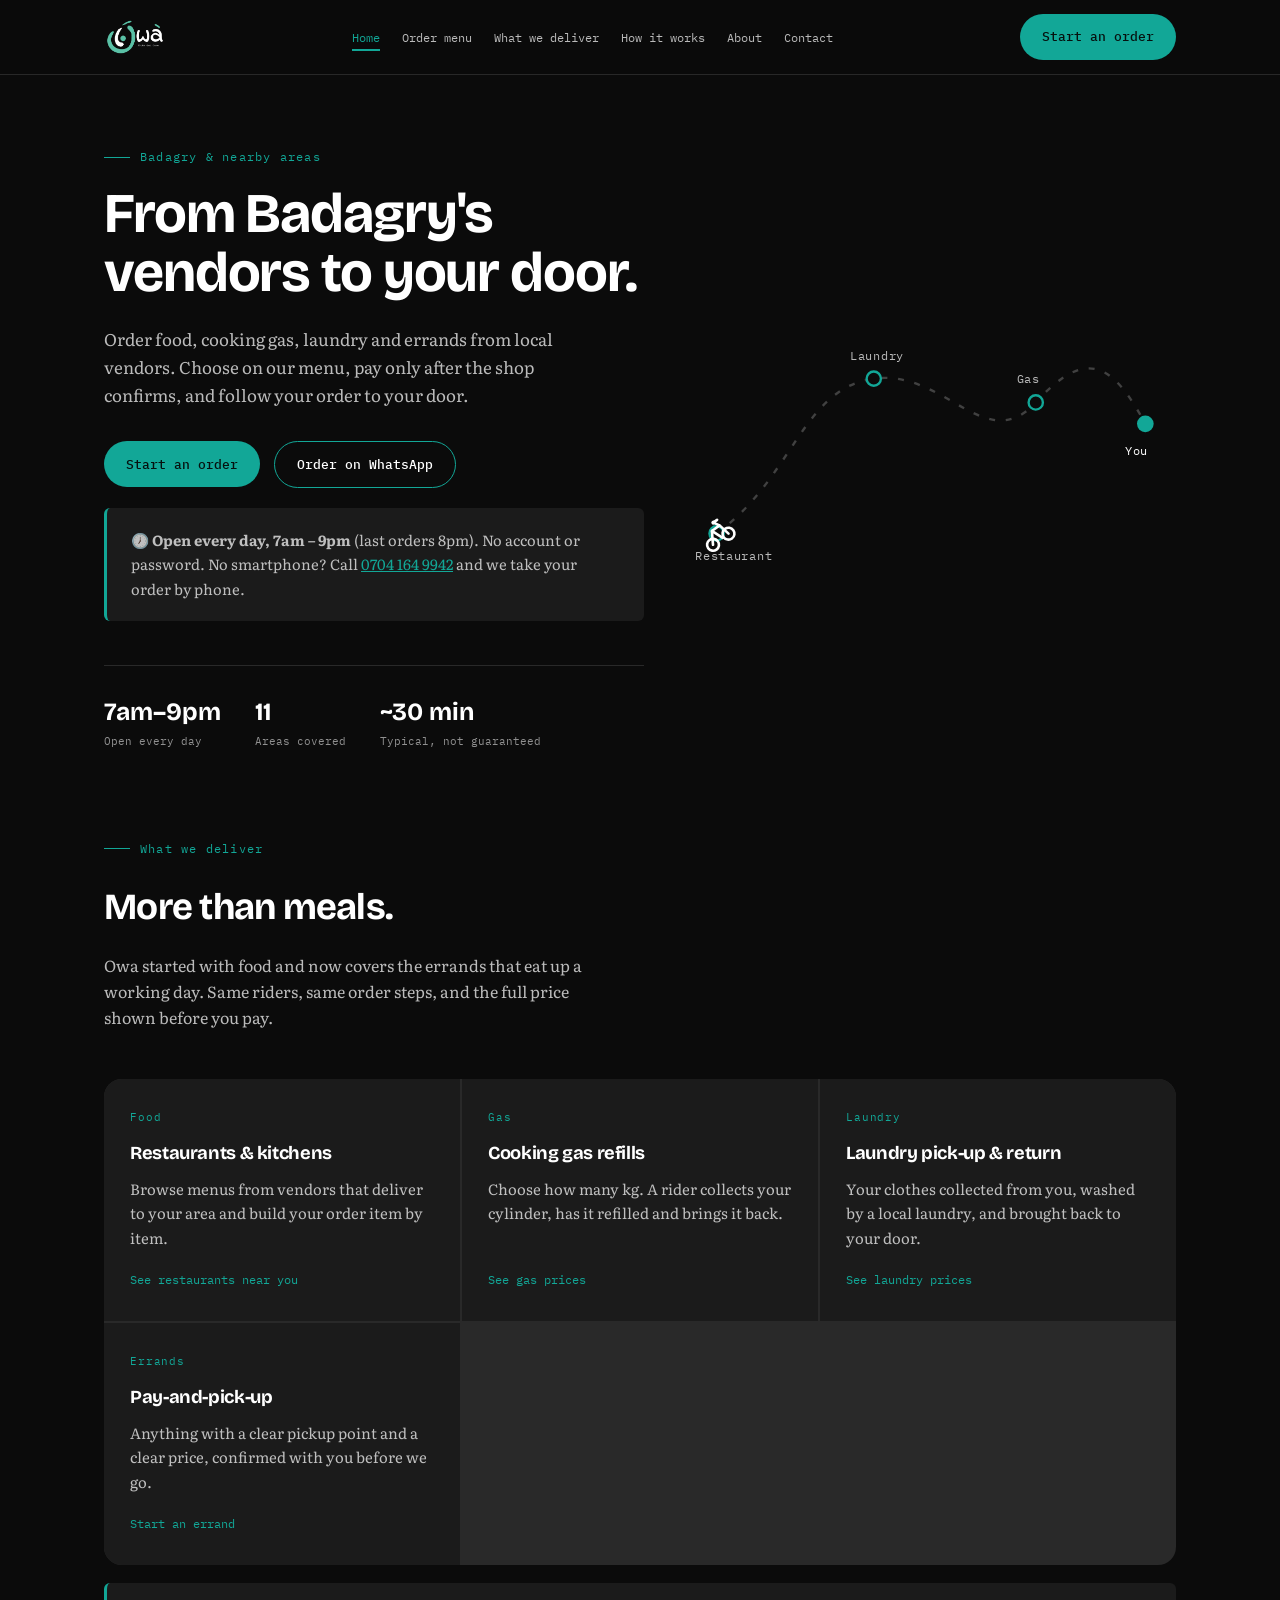
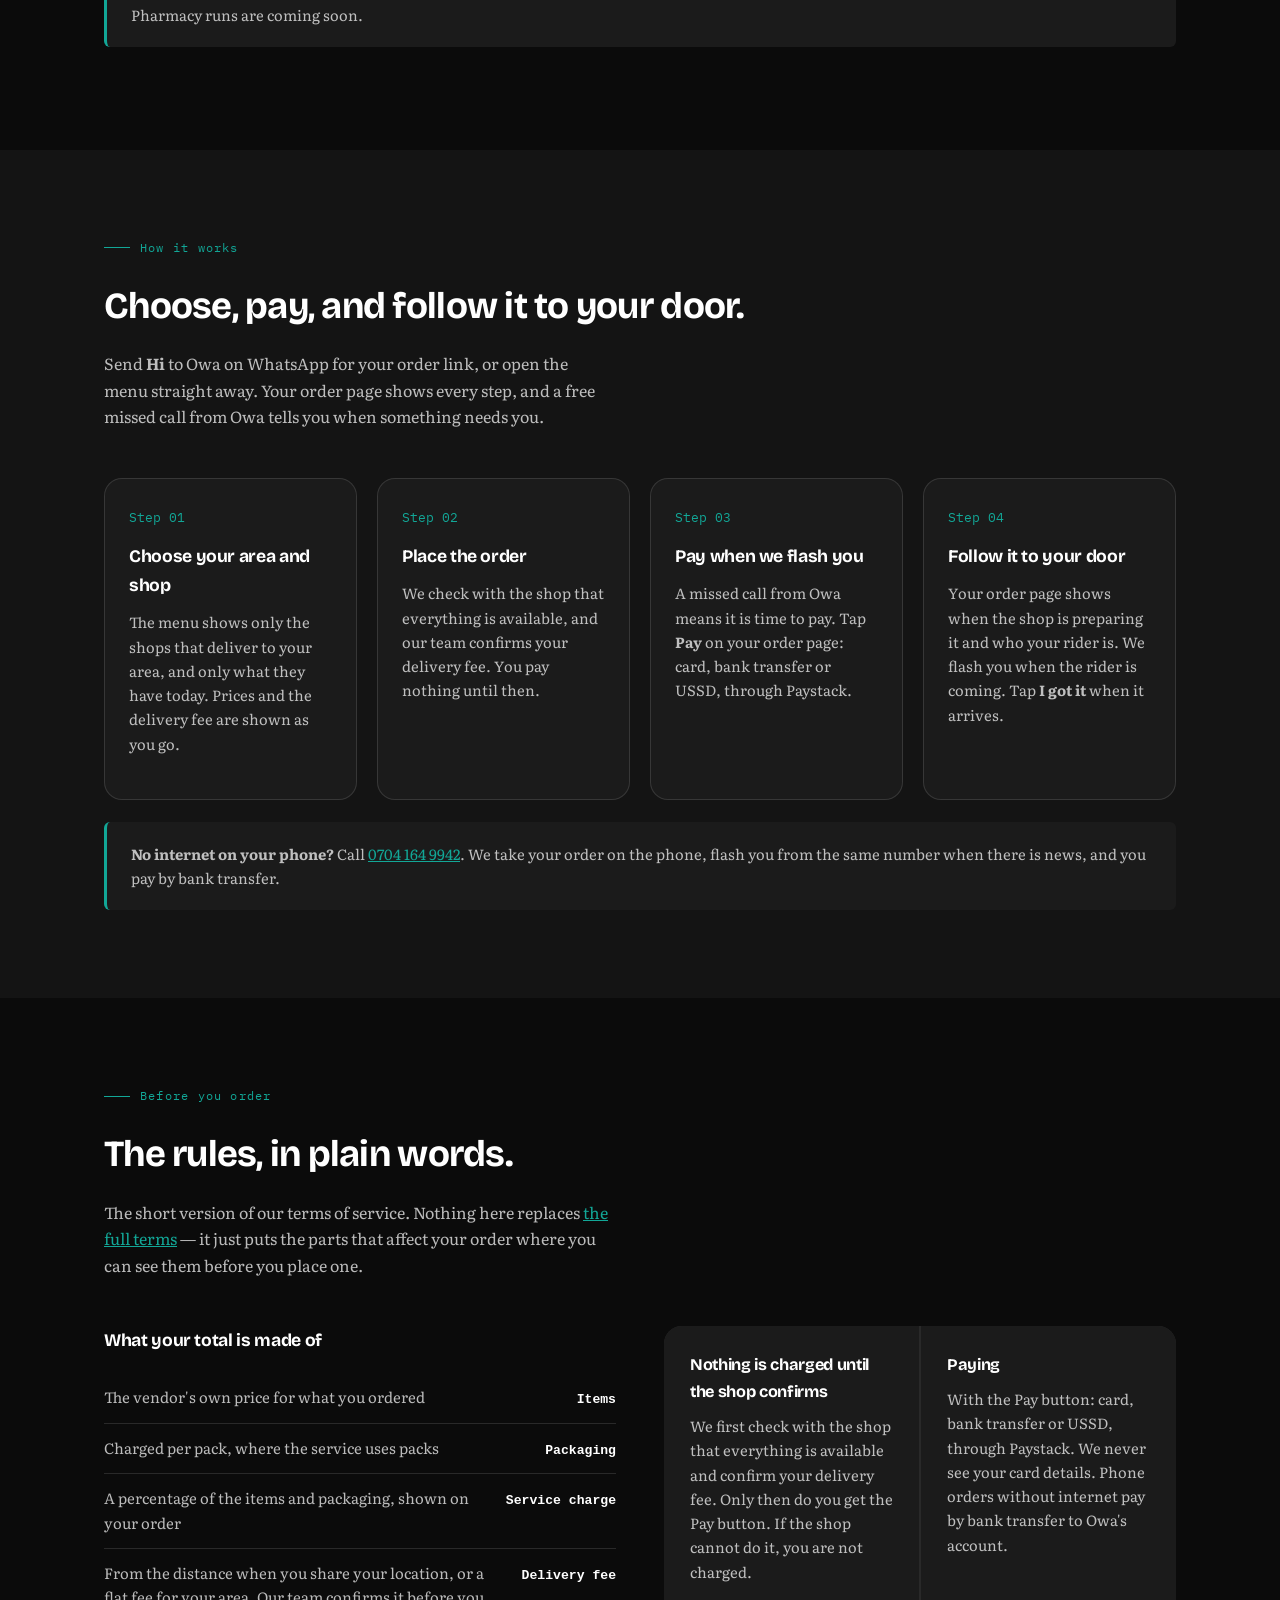
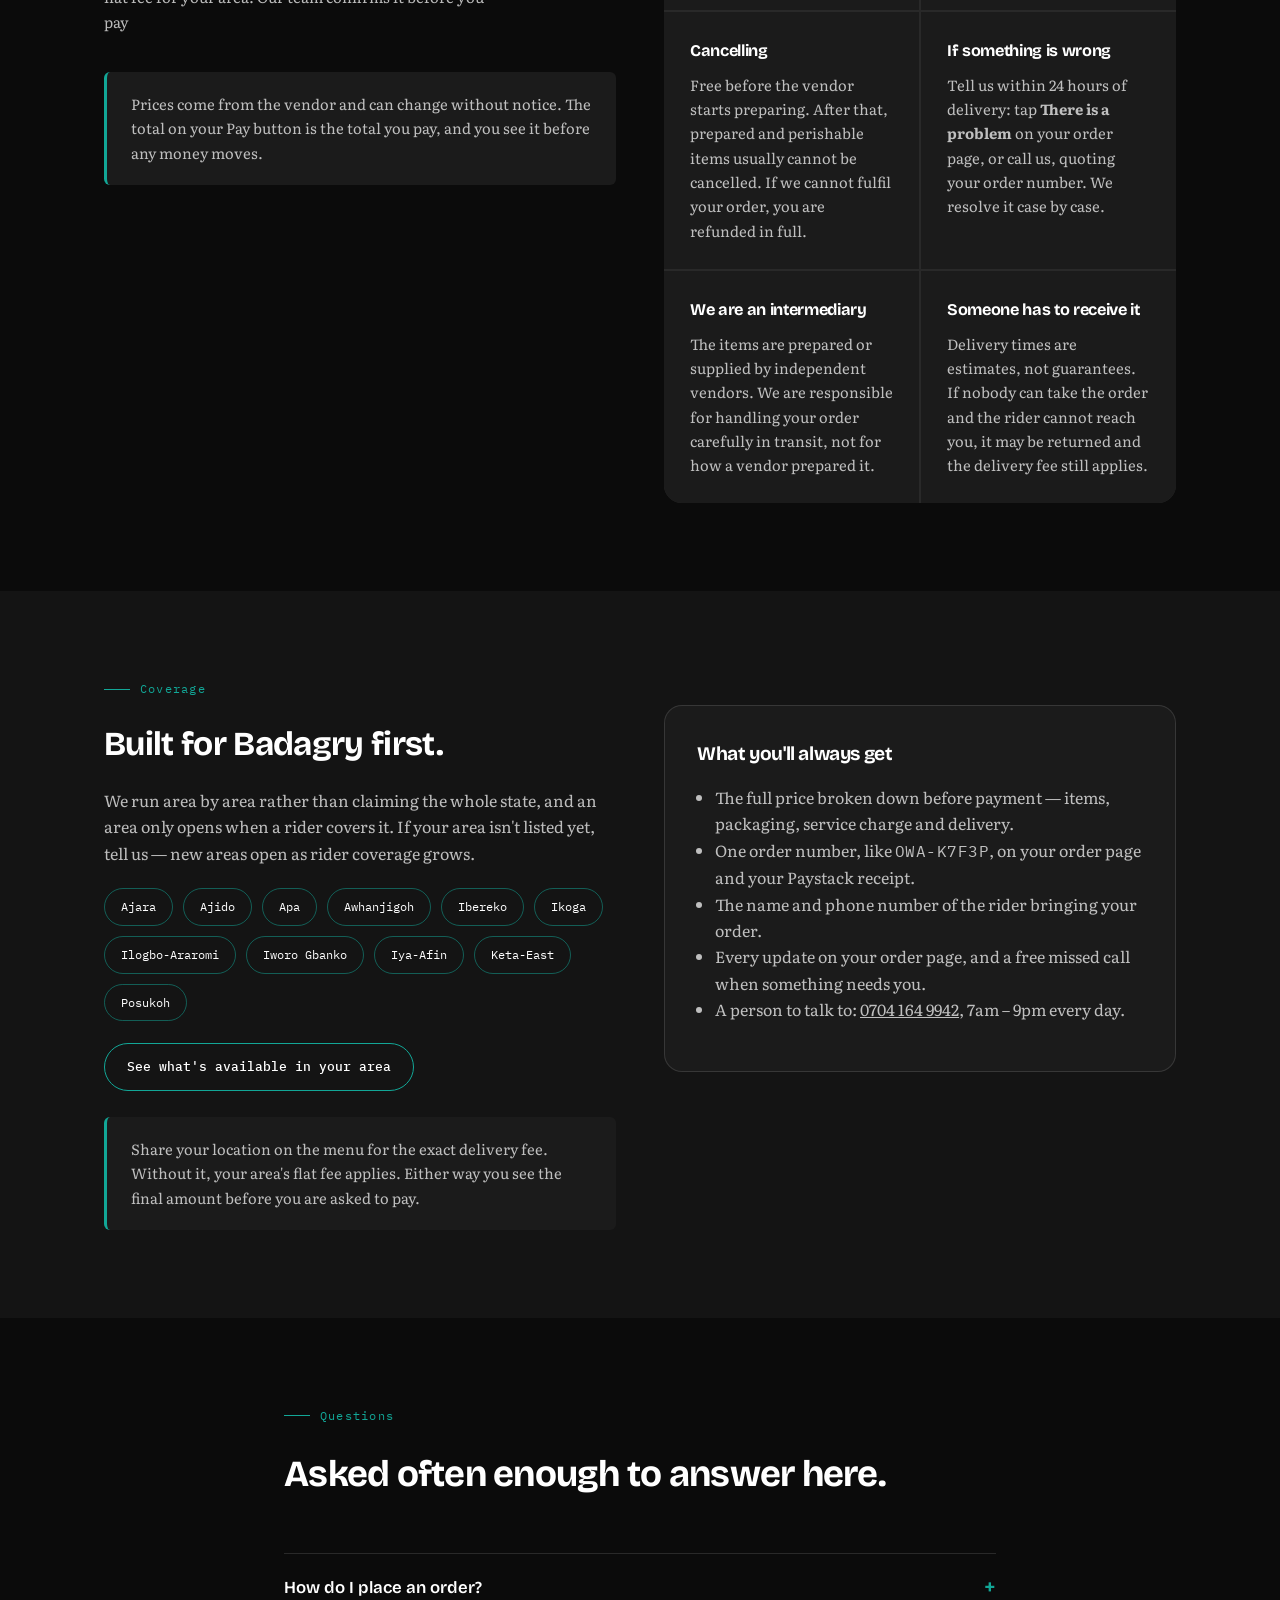
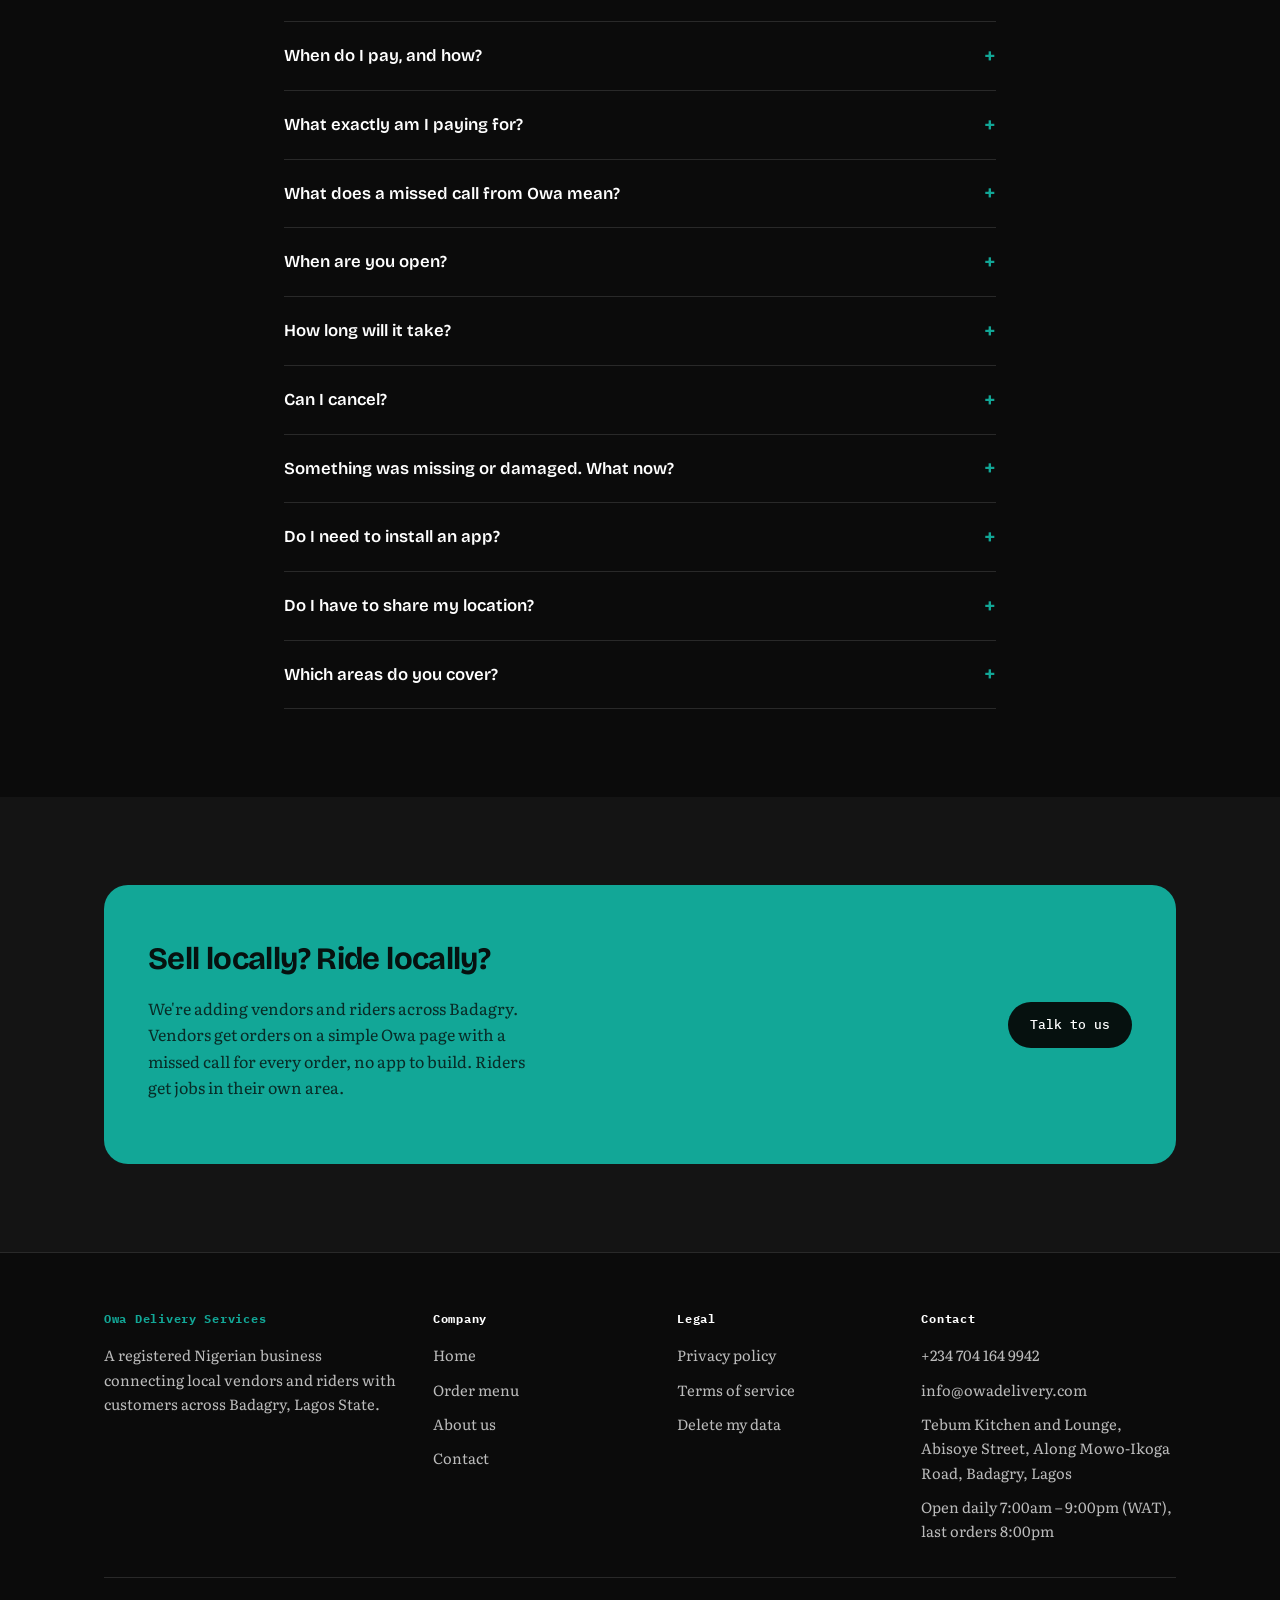
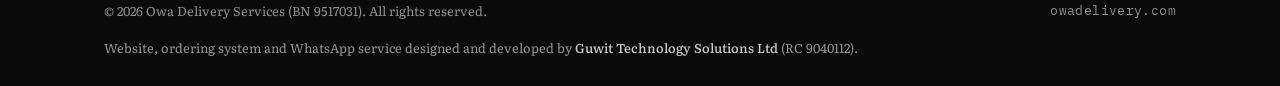
==== commit 881ed46d: "Update the website to the live ordering system - "Order menu" / "Start an order" go to the live menu" ====
--- a/index.html
+++ b/index.html
@@ -3,8 +3,8 @@
 <head>
 <meta charset="UTF-8">
 <meta name="viewport" content="width=device-width, initial-scale=1.0">
-<title>Owa Delivery Services — Food, Gas, Pharmacy &amp; Groceries Delivered in Badagry, Lagos</title>
-<meta name="description" content="Order food, cooking gas, pharmacy items, groceries and parcels in Badagry, Lagos. Build your order on the menu page and send it in one message. You pay only after we confirm the vendor has everything.">
+<title>Owa Delivery Services — Food, Cooking Gas, Laundry &amp; Errands Delivered in Badagry, Lagos</title>
+<meta name="description" content="Order food, cooking gas, laundry and errands in Badagry, Lagos. Choose on our menu, pay only after the shop confirms, and follow your order to your door. Open every day 7am to 9pm.">
 <meta name="author" content="Owa Delivery Services">
 <meta name="developer" content="Guwit Technology Solutions Ltd (RC 9040112)">
 <meta name="theme-color" content="#0B0B0B">
@@ -14,8 +14,8 @@
 <link rel="canonical" href="https://owadelivery.com/">
 <meta property="og:type" content="website">
 <meta property="og:site_name" content="Owa Delivery Services">
-<meta property="og:title" content="Owa Delivery Services — food, gas, pharmacy and groceries delivered in Badagry">
-<meta property="og:description" content="Build your order on the menu page and send it in one message. You pay only after we confirm the vendor has everything.">
+<meta property="og:title" content="Owa Delivery Services — food, gas, laundry and errands delivered in Badagry">
+<meta property="og:description" content="Choose on our menu, pay only after the shop confirms, and follow your order to your door. Open every day 7am to 9pm.">
 <meta property="og:url" content="https://owadelivery.com/">
 <meta property="og:image" content="https://owadelivery.com/assets/og-cover.png">
 <meta property="og:image:alt" content="Owa Delivery Services — local delivery in Badagry">
@@ -27,132 +27,213 @@
 <link rel="preconnect" href="https://fonts.gstatic.com" crossorigin>
 <link href="https://fonts.googleapis.com/css2?family=Bricolage+Grotesque:opsz,wght@12..96,400;12..96,600;12..96,700&amp;family=Literata:opsz,wght@7..72,400;7..72,500&amp;family=IBM+Plex+Mono:wght@400;500&amp;display=swap" rel="stylesheet">
 <link rel="stylesheet" href="/assets/style.css">
-<link rel="prefetch" href="/menu/">
 
 <script type="application/ld+json">
 {
-  "@context":"https://schema.org",
-  "@graph":[
+  "@context": "https://schema.org",
+  "@graph": [
     {
-      "@type":["LocalBusiness","DeliveryService"],
-      "@id":"https://owadelivery.com/#business",
-      "name":"Owa Delivery Services",
-      "alternateName":"Owa",
-      "description":"Local delivery of food, cooking gas, pharmacy items, groceries and parcels across Badagry, Lagos State. Orders are built on the website and completed on WhatsApp.",
-      "url":"https://owadelivery.com/",
-      "telephone":"+2347041649942",
-      "email":"info@owadelivery.com",
-      "currenciesAccepted":"NGN",
-      "paymentAccepted":"Bank transfer",
-      "priceRange":"₦₦",
-      "hasMenu":"https://owadelivery.com/menu/",
-      "image":"https://owadelivery.com/assets/og-cover.png",
-      "logo":"https://owadelivery.com/assets/owa-logo.png",
-      "identifier":{
-        "@type":"PropertyValue",
-        "name":"CAC Business Name Registration Number",
-        "value":"BN 9517031"
+      "@type": [
+        "LocalBusiness",
+        "DeliveryService"
+      ],
+      "@id": "https://owadelivery.com/#business",
+      "name": "Owa Delivery Services",
+      "alternateName": "Owa",
+      "description": "Local delivery of food, cooking gas, laundry and errands across Badagry, Lagos State. Order on the web menu or start on WhatsApp; follow every order on its own page.",
+      "url": "https://owadelivery.com/",
+      "telephone": "+2347041649942",
+      "email": "info@owadelivery.com",
+      "currenciesAccepted": "NGN",
+      "paymentAccepted": "Card, Bank transfer, USSD",
+      "priceRange": "₦₦",
+      "hasMenu": "https://app.owadelivery.com/",
+      "image": "https://owadelivery.com/assets/og-cover.png",
+      "logo": "https://owadelivery.com/assets/owa-logo.png",
+      "identifier": {
+        "@type": "PropertyValue",
+        "name": "CAC Business Name Registration Number",
+        "value": "BN 9517031"
       },
-      "address":{
-        "@type":"PostalAddress",
-        "streetAddress":"Tebum Kitchen and Lounge, Abisoye Street, Along Mowo-Ikoga Road",
-        "addressLocality":"Badagry",
-        "addressRegion":"Lagos State",
-        "addressCountry":"NG"
+      "address": {
+        "@type": "PostalAddress",
+        "streetAddress": "Tebum Kitchen and Lounge, Abisoye Street, Along Mowo-Ikoga Road",
+        "addressLocality": "Badagry",
+        "addressRegion": "Lagos State",
+        "addressCountry": "NG"
       },
-      "openingHoursSpecification":[{
-        "@type":"OpeningHoursSpecification",
-        "dayOfWeek":["Monday","Tuesday","Wednesday","Thursday","Friday","Saturday","Sunday"],
-        "opens":"08:00",
-        "closes":"21:00"
-      }],
-      "areaServed":[
-        {"@type":"Place","name":"Badagry Town"},
-        {"@type":"Place","name":"Ajara"},
-        {"@type":"Place","name":"Ikoga"},
-        {"@type":"Place","name":"Age Mowo"},
-        {"@type":"Place","name":"Topo"},
-        {"@type":"Place","name":"Mowo"},
-        {"@type":"Place","name":"Seme"},
-        {"@type":"Place","name":"Imeke"},
-        {"@type":"Place","name":"Ibereko"},
-        {"@type":"Place","name":"Oko-Afo"},
-        {"@type":"Place","name":"Owode Apa"}
+      "openingHoursSpecification": [
+        {
+          "@type": "OpeningHoursSpecification",
+          "dayOfWeek": [
+            "Monday",
+            "Tuesday",
+            "Wednesday",
+            "Thursday",
+            "Friday",
+            "Saturday",
+            "Sunday"
+          ],
+          "opens": "07:00",
+          "closes": "21:00"
+        }
       ],
-      "potentialAction":{
-        "@type":"OrderAction",
-        "target":{
-          "@type":"EntryPoint",
-          "urlTemplate":"https://owadelivery.com/menu/",
-          "actionPlatform":[
+      "areaServed": [
+        {
+          "@type": "Place",
+          "name": "Ajara"
+        },
+        {
+          "@type": "Place",
+          "name": "Ajido"
+        },
+        {
+          "@type": "Place",
+          "name": "Apa"
+        },
+        {
+          "@type": "Place",
+          "name": "Awhanjigoh"
+        },
+        {
+          "@type": "Place",
+          "name": "Ibereko"
+        },
+        {
+          "@type": "Place",
+          "name": "Ikoga"
+        },
+        {
+          "@type": "Place",
+          "name": "Ilogbo-Araromi"
+        },
+        {
+          "@type": "Place",
+          "name": "Iworo Gbanko"
+        },
+        {
+          "@type": "Place",
+          "name": "Iya-Afin"
+        },
+        {
+          "@type": "Place",
+          "name": "Keta-East"
+        },
+        {
+          "@type": "Place",
+          "name": "Posukoh"
+        }
+      ],
+      "potentialAction": {
+        "@type": "OrderAction",
+        "target": {
+          "@type": "EntryPoint",
+          "urlTemplate": "https://app.owadelivery.com/",
+          "actionPlatform": [
             "http://schema.org/DesktopWebPlatform",
             "http://schema.org/MobileWebPlatform"
           ]
         },
-        "deliveryMethod":"http://purl.org/goodrelations/v1#DeliveryModeOwnFleet"
+        "deliveryMethod": "http://purl.org/goodrelations/v1#DeliveryModeOwnFleet"
       }
     },
     {
-      "@type":"WebSite",
-      "@id":"https://owadelivery.com/#website",
-      "url":"https://owadelivery.com/",
-      "name":"Owa Delivery Services",
-      "inLanguage":"en-NG",
-      "publisher":{"@id":"https://owadelivery.com/#business"},
-      "creator":{"@id":"https://owadelivery.com/#developer"}
+      "@type": "WebSite",
+      "@id": "https://owadelivery.com/#website",
+      "url": "https://owadelivery.com/",
+      "name": "Owa Delivery Services",
+      "inLanguage": "en-NG",
+      "publisher": {
+        "@id": "https://owadelivery.com/#business"
+      },
+      "creator": {
+        "@id": "https://owadelivery.com/#developer"
+      }
     },
     {
-      "@type":"FAQPage",
-      "@id":"https://owadelivery.com/#faq",
-      "mainEntity":[
-        {
-          "@type":"Question",
-          "name":"How do I place an order with Owa Delivery Services?",
-          "acceptedAnswer":{"@type":"Answer","text":"Open the menu page, pick your area, choose a service and a vendor, then add your items. When you are finished, one tap sends the whole order to our WhatsApp line as a single message."}
-        },
-        {
-          "@type":"Question",
-          "name":"What does the price include?",
-          "acceptedAnswer":{"@type":"Answer","text":"Your total is made up of four lines: the vendor's own price for the items, packaging charged per pack where the service uses packs, a service charge shown as a percentage of the items and packaging, and a flat delivery fee for your zone. Our team may adjust the delivery fee for unusual trips, and you always see the final figure before paying."}
-        },
-        {
-          "@type":"Question",
-          "name":"When do I pay, and how?",
-          "acceptedAnswer":{"@type":"Answer","text":"You pay after we confirm with the vendor that everything is available and send you the priced confirmation. Payment is by bank transfer to the account shown in that confirmation. Quote your order number as the transfer narration and send the receipt. We do not collect card or bank details on the website."}
-        },
-        {
-          "@type":"Question",
-          "name":"Which areas of Badagry do you deliver to?",
-          "acceptedAnswer":{"@type":"Answer","text":"Badagry Town, Ajara, Ikoga, Age Mowo, Topo, Mowo, Seme, Imeke, Ibereko, Oko-Afo and Owode Apa. Each area has its own flat delivery rate. New areas open as rider coverage grows."}
-        },
-        {
-          "@type":"Question",
-          "name":"How long does delivery take?",
-          "acceptedAnswer":{"@type":"Answer","text":"Delivery times are estimates rather than guarantees. Traffic, weather and how long the vendor takes to prepare your order all affect them."}
-        },
-        {
-          "@type":"Question",
-          "name":"Can I cancel an order?",
-          "acceptedAnswer":{"@type":"Answer","text":"Yes, free of charge, before the vendor starts preparing. Once preparation has started, perishable and prepared items usually cannot be cancelled because the vendor has already incurred the cost. If we cannot fulfil your order, you are not charged and any payment already made is refunded in full."}
-        },
-        {
-          "@type":"Question",
-          "name":"Do I need to install an app?",
-          "acceptedAnswer":{"@type":"Answer","text":"No. You browse and build the order on this website, and the order is completed in a normal WhatsApp conversation. There is no app to install and no account or password to create."}
+      "@type": "FAQPage",
+      "@id": "https://owadelivery.com/#faq",
+      "mainEntity": [
+        {
+          "@type": "Question",
+          "name": "How do I place an order with Owa Delivery Services?",
+          "acceptedAnswer": {
+            "@type": "Answer",
+            "text": "Open the menu at app.owadelivery.com (or send Hi to Owa on WhatsApp for your own order link), pick your area, a shop and your items, type your address and tap Place order. Without a smartphone, call 0704 164 9942 and we take the order by phone."
+          }
+        },
+        {
+          "@type": "Question",
+          "name": "What does the price include?",
+          "acceptedAnswer": {
+            "@type": "Answer",
+            "text": "Four lines: the vendor's own price for the items, packaging charged per pack where the service uses packs, a service charge as a percentage of the items and packaging, and a delivery fee worked out from the distance when you share your location, or a flat fee for your area. Our team confirms the delivery fee, and you always see the final total before paying."
+          }
+        },
+        {
+          "@type": "Question",
+          "name": "When do I pay, and how?",
+          "acceptedAnswer": {
+            "@type": "Answer",
+            "text": "After the shop confirms it has everything and our team confirms the delivery fee. We give you a missed call and the Pay button appears on your order page: card, bank transfer or USSD through Paystack. We never see your card details. Phone orders without internet pay by bank transfer."
+          }
+        },
+        {
+          "@type": "Question",
+          "name": "When is Owa open?",
+          "acceptedAnswer": {
+            "@type": "Answer",
+            "text": "Every day from 7am to 9pm, Lagos time. The last orders are taken at 8pm."
+          }
+        },
+        {
+          "@type": "Question",
+          "name": "Which areas of Badagry do you deliver to?",
+          "acceptedAnswer": {
+            "@type": "Answer",
+            "text": "Ajara, Ajido, Apa, Awhanjigoh, Ibereko, Ikoga, Ilogbo-Araromi, Iworo Gbanko, Iya-Afin, Keta-East and Posukoh. New areas open as rider coverage grows."
+          }
+        },
+        {
+          "@type": "Question",
+          "name": "How long does delivery take?",
+          "acceptedAnswer": {
+            "@type": "Answer",
+            "text": "Delivery times are estimates rather than guarantees. Traffic, weather and how long the vendor takes to prepare your order all affect them."
+          }
+        },
+        {
+          "@type": "Question",
+          "name": "Can I cancel an order?",
+          "acceptedAnswer": {
+            "@type": "Answer",
+            "text": "Yes, free of charge, before the vendor starts preparing. Once preparation has started, perishable and prepared items usually cannot be cancelled because the vendor has already incurred the cost. If we cannot fulfil your order, you are not charged and any payment already made is refunded in full."
+          }
+        },
+        {
+          "@type": "Question",
+          "name": "Do I need to install an app?",
+          "acceptedAnswer": {
+            "@type": "Answer",
+            "text": "No. The menu and your order page work in your phone's browser, with no account or password. You can add Owa to your home screen in one tap and turn on free alerts if you like."
+          }
         }
       ]
     },
     {
-      "@type":"Organization",
-      "@id":"https://owadelivery.com/#developer",
-      "name":"Guwit Technology Solutions Ltd",
-      "legalName":"Guwit Technology Solutions Ltd",
-      "identifier":{
-        "@type":"PropertyValue",
-        "name":"CAC Company Registration Number",
-        "value":"RC 9040112"
+      "@type": "Organization",
+      "@id": "https://owadelivery.com/#developer",
+      "name": "Guwit Technology Solutions Ltd",
+      "legalName": "Guwit Technology Solutions Ltd",
+      "identifier": {
+        "@type": "PropertyValue",
+        "name": "CAC Company Registration Number",
+        "value": "RC 9040112"
       },
-      "address":{"@type":"PostalAddress","addressCountry":"NG"}
+      "address": {
+        "@type": "PostalAddress",
+        "addressCountry": "NG"
+      }
     }
   ]
 }
@@ -169,13 +250,13 @@
            onerror="this.onerror=null;this.src='/assets/owa-logo.svg'"></a>
     <nav class="nav-links" aria-label="Main">
       <a href="/" class="active" aria-current="page">Home</a>
-      <a href="/menu/">Order menu</a>
+      <a href="https://app.owadelivery.com/">Order menu</a>
       <a href="#services">What we deliver</a>
       <a href="#how">How it works</a>
       <a href="/about.html">About</a>
       <a href="/contact.html">Contact</a>
     </nav>
-    <a class="btn" href="/menu/">Start an order</a>
+    <a class="btn" href="https://app.owadelivery.com/">Start an order</a>
   </div>
 </header>
 
@@ -186,25 +267,20 @@
     <div>
       <div class="eyebrow">Badagry &amp; nearby areas</div>
       <h1>From Badagry's vendors to your door.</h1>
-      <p class="lede">Badagry's first automated WhatsApp delivery service. Browse today's vendors and
-        prices, build your order here, and send it in one message — then sit back while we bring it to you.</p>
+      <p class="lede">Order food, cooking gas, laundry and errands from local vendors. Choose on our menu,
+        pay only after the shop confirms, and follow your order to your door.</p>
       <div class="hero-cta">
-        <!-- One way in. The order is built here first, so the message that
-             reaches WhatsApp is already complete: vendor, area, items and
-             quantities. Nothing has to be typed out or guessed at in the chat. -->
-        <a class="btn" href="/menu/">Start an order</a>
-        <a class="btn btn-ghost" href="#how">See how it works</a>
+        <a class="btn" href="https://app.owadelivery.com/">Start an order</a>
+        <a class="btn btn-ghost" href="https://wa.me/2347053594258?text=Hi">Order on WhatsApp</a>
       </div>
       <p class="note" style="margin-top:20px;">
-        No app to install, no account to create. You pay only after we confirm the vendor has
-        everything — and you see the full price first.
+        🕖 <strong>Open every day, 7am – 9pm</strong> (last orders 8pm). No account or password.
+        No smartphone? Call <a href="tel:+2347041649942">0704 164 9942</a> and we take your order by phone.
       </p>
       <div class="hero-stats">
-        <!-- Keep "30+" in step with the Restaurants tab of your sheet.
-             If the live vendor count ever drops below it, change the number. -->
         <div>
-          <div class="stat-num">30+</div>
-          <div class="stat-label">Local vendors</div>
+          <div class="stat-num">7am–9pm</div>
+          <div class="stat-label">Open every day</div>
         </div>
         <div>
           <div class="stat-num">11</div>
@@ -220,14 +296,14 @@
     <!-- Signature: one route, several kinds of stop. This is the whole business in one image. -->
     <div class="route-box">
       <svg class="route-svg" viewBox="0 0 410 250" xmlns="http://www.w3.org/2000/svg" role="img"
-           aria-label="A single delivery route passing a restaurant, a pharmacy and a gas depot before arriving at the customer's door.">
+           aria-label="A single delivery route passing a restaurant, a laundry and a gas depot before arriving at the customer's door.">
         <path class="route-line" d="M24,196 C 88,150 96,74 156,66 S 250,132 292,86 S 356,52 384,104" />
 
         <circle class="route-stop" cx="24"  cy="196" r="6"/>
         <text class="stop-label" x="6"   y="218">Restaurant</text>
 
         <circle class="route-stop" cx="156" cy="66"  r="6"/>
-        <text class="stop-label" x="132" y="50">Pharmacy</text>
+        <text class="stop-label" x="136" y="50">Laundry</text>
 
         <circle class="route-stop" cx="292" cy="86"  r="6"/>
         <text class="stop-label" x="276" y="70">Gas</text>
@@ -251,58 +327,39 @@
     <div class="section-head">
       <div class="eyebrow">What we deliver</div>
       <h2>More than meals.</h2>
-      <p>Owa started with food and now covers the errands that eat up a working day.
-        Same riders, same order flow, and the delivery fee for your area shown before you pay.</p>
+      <p>Owa started with food and now covers the errands that eat up a working day. Same riders, same
+        order steps, and the full price shown before you pay.</p>
     </div>
     <div class="service-grid">
-      <!-- Each card opens the menu already filtered to that service.
-           The ?service= value must match service_id on your ServiceTypes tab.
-           If one ever stops matching, the menu simply opens on the area step
-           instead, so a wrong id can never break the page.
-
-           Parcels and errands need a row on the ServiceTypes tab and at least
-           one stocked vendor row, or those two cards will land on the area
-           step with the service unset. If you are not running them through
-           the sheet yet, delete those two cards rather than leave them
-           pointing at a service that is not there. -->
+      <!-- Each card opens the live menu (app.owadelivery.com) on that service. The ?service= value is the
+           service code in the Ops console (Areas & services). A code that is switched off simply opens the
+           menu at the start, so a wrong code can never break the page. -->
       <div class="service">
         <div class="tag">Food</div>
         <h3>Restaurants &amp; kitchens</h3>
         <p>Browse menus from vendors that deliver to your area and build your order item by item.</p>
-        <p class="service-link"><a href="/menu/?service=food">See restaurants near you</a></p>
+        <p class="service-link"><a href="https://app.owadelivery.com/?service=food">See restaurants near you</a></p>
       </div>
       <div class="service">
         <div class="tag">Gas</div>
         <h3>Cooking gas refills</h3>
-        <p>Choose your cylinder size. We collect, refill and return it the same day where stock allows.</p>
-        <p class="service-link"><a href="/menu/?service=gas">See gas prices</a></p>
+        <p>Choose how many kg. A rider collects your cylinder, has it refilled and brings it back.</p>
+        <p class="service-link"><a href="https://app.owadelivery.com/?service=gas">See gas prices</a></p>
       </div>
       <div class="service">
-        <div class="tag">Pharmacy</div>
-        <h3>Chemist &amp; pharmacy runs</h3>
-        <p>Over-the-counter items collected from a registered pharmacy near you and delivered discreetly.
-          Prescription medicines are subject to the pharmacy's own requirements.</p>
-        <p class="service-link"><a href="/menu/?service=pharmacy">See pharmacy items</a></p>
-      </div>
-      <div class="service">
-        <div class="tag">Groceries</div>
-        <h3>Market &amp; provisions</h3>
-        <p>Pick your provisions from a nearby store or market vendor and a rider shops the list for you.</p>
-        <p class="service-link"><a href="/menu/?service=groceries">See grocery vendors</a></p>
-      </div>
-      <div class="service">
-        <div class="tag">Parcels</div>
-        <h3>Send something across town</h3>
-        <p>Documents, keys, a forgotten lunch. Point-to-point drop-offs within our coverage area.</p>
-        <p class="service-link"><a href="/menu/?service=parcels">Start a parcel</a></p>
+        <div class="tag">Laundry</div>
+        <h3>Laundry pick-up &amp; return</h3>
+        <p>Your clothes collected from you, washed by a local laundry, and brought back to your door.</p>
+        <p class="service-link"><a href="https://app.owadelivery.com/?service=laundry">See laundry prices</a></p>
       </div>
       <div class="service">
         <div class="tag">Errands</div>
         <h3>Pay-and-pick-up</h3>
         <p>Anything with a clear pickup point and a clear price, confirmed with you before we go.</p>
-        <p class="service-link"><a href="/menu/?service=errands">Start an errand</a></p>
-      </div>
-    </div>
+        <p class="service-link"><a href="https://app.owadelivery.com/?service=errands">Start an errand</a></p>
+      </div>
+    </div>
+    <p class="note" style="margin-top:18px;">Pharmacy runs are coming soon.</p>
   </div>
 </section>
 
@@ -310,45 +367,48 @@
   <div class="wrap">
     <div class="section-head">
       <div class="eyebrow">How it works</div>
-      <h2>Build it here. Finish it in the chat.</h2>
-      <p>No app to install and no account to create. You choose everything on the menu page, and the
-        finished order arrives on WhatsApp as one message our team can act on straight away.</p>
+      <h2>Choose, pay, and follow it to your door.</h2>
+      <p>Send <strong>Hi</strong> to Owa on WhatsApp for your order link, or open the menu straight away.
+        Your order page shows every step, and a free missed call from Owa tells you when something needs you.</p>
     </div>
     <div class="steps">
       <div class="step">
         <div class="step-num">Step 01</div>
-        <h3>Pick your area and vendor</h3>
-        <p>The menu shows only the vendors that deliver to your area, and only what they have listed
-          today. Your area also sets the delivery rate for the order.</p>
+        <h3>Choose your area and shop</h3>
+        <p>The menu shows only the shops that deliver to your area, and only what they have today.
+          Prices and the delivery fee are shown as you go.</p>
       </div>
       <div class="step">
         <div class="step-num">Step 02</div>
-        <h3>Add your items</h3>
-        <p>Tap to add, tap again for more. The running total for items and packaging updates as you
-          go, so nothing about the price is a surprise later.</p>
+        <h3>Place the order</h3>
+        <p>We check with the shop that everything is available, and our team confirms your delivery
+          fee. You pay nothing until then.</p>
       </div>
       <div class="step">
         <div class="step-num">Step 03</div>
-        <h3>Send the order</h3>
-        <p>One tap sends the whole basket to WhatsApp as a single message. We check with the vendor
-          that everything is available, then send you the full priced confirmation.</p>
+        <h3>Pay when we flash you</h3>
+        <p>A missed call from Owa means it is time to pay. Tap <strong>Pay</strong> on your order page:
+          card, bank transfer or USSD, through Paystack.</p>
       </div>
       <div class="step">
         <div class="step-num">Step 04</div>
-        <h3>Pay and track to your door</h3>
-        <p>Pay by transfer quoting your order number. We message you when the vendor starts, when a
-          rider collects it, and when it arrives.</p>
-      </div>
+        <h3>Follow it to your door</h3>
+        <p>Your order page shows when the shop is preparing it and who your rider is. We flash you when
+          the rider is coming. Tap <strong>I got it</strong> when it arrives.</p>
+      </div>
+    </div>
+    <div class="note" style="margin-top:22px;">
+      <strong>No internet on your phone?</strong> Call <a href="tel:+2347041649942">0704 164 9942</a>.
+      We take your order on the phone, flash you from the same number when there is news, and you pay
+      by bank transfer.
     </div>
   </div>
 </section>
 
 <!-- =====================================================================
      The terms, in the words the terms actually use.
-
-     Every figure and rule in this section is lifted from terms.html, so the
-     two can be read side by side without contradicting each other. If you
-     change a rule, change it in BOTH places.
+     Every rule in this section matches terms.html. If you change a rule,
+     change it in BOTH places.
      ===================================================================== -->
 <section id="the-rules">
   <div class="wrap">
@@ -366,25 +426,25 @@
         <ul class="price-lines">
           <li><span>The vendor's own price for what you ordered</span> <b>Items</b></li>
           <li><span>Charged per pack, where the service uses packs</span> <b>Packaging</b></li>
-          <li><span>A percentage of the items and packaging, shown as a percentage in your confirmation</span> <b>Service charge</b></li>
-          <li><span>A flat fee for your zone. Our team may adjust it for unusual trips</span> <b>Delivery fee</b></li>
+          <li><span>A percentage of the items and packaging, shown on your order</span> <b>Service charge</b></li>
+          <li><span>From the distance when you share your location, or a flat fee for your area. Our team confirms it before you pay</span> <b>Delivery fee</b></li>
         </ul>
         <div class="note">
-          Prices come from the vendor and can change without notice. The figure in your confirmation
-          is the figure you pay, and you see it before any money moves.
+          Prices come from the vendor and can change without notice. The total on your Pay button is
+          the total you pay, and you see it before any money moves.
         </div>
       </div>
 
       <div class="terms-grid">
         <div class="terms-item">
-          <h3>Nothing is charged until you confirm</h3>
-          <p>An order is only binding once we have checked availability with the vendor and you have
-            received the priced confirmation. Until then nothing is charged and nothing is committed.</p>
+          <h3>Nothing is charged until the shop confirms</h3>
+          <p>We first check with the shop that everything is available and confirm your delivery fee.
+            Only then do you get the Pay button. If the shop cannot do it, you are not charged.</p>
         </div>
         <div class="terms-item">
-          <h3>Payment is by bank transfer</h3>
-          <p>To the account in your confirmation, quoting your order number as the narration. We never
-            ask for card details, and none are collected on this website.</p>
+          <h3>Paying</h3>
+          <p>With the Pay button: card, bank transfer or USSD, through Paystack. We never see your card
+            details. Phone orders without internet pay by bank transfer to Owa's account.</p>
         </div>
         <div class="terms-item">
           <h3>Cancelling</h3>
@@ -393,8 +453,8 @@
         </div>
         <div class="terms-item">
           <h3>If something is wrong</h3>
-          <p>Tell us within 24 hours of delivery, in the same conversation, quoting your order number.
-            Missing, damaged or incorrect items are resolved case by case.</p>
+          <p>Tell us within 24 hours of delivery: tap <strong>There is a problem</strong> on your order
+            page, or call us, quoting your order number. We resolve it case by case.</p>
         </div>
         <div class="terms-item">
           <h3>We are an intermediary</h3>
@@ -417,26 +477,25 @@
       <div class="eyebrow">Coverage</div>
       <h2 style="font-size:clamp(1.6rem,3.2vw,2.1rem);">Built for Badagry first.</h2>
       <p style="color:var(--text-soft); margin-top:14px;">
-        We run zone by zone rather than claiming the whole state. Each zone has its own flat delivery
-        rate, and you see that figure in your confirmation before you pay. If your area isn't listed
-        yet, tell us — new zones open as rider coverage grows.</p>
+        We run area by area rather than claiming the whole state, and an area only opens when a rider
+        covers it. If your area isn't listed yet, tell us — new areas open as rider coverage grows.</p>
       <div class="badge-row">
-        <span class="badge">Badagry Town</span>
         <span class="badge">Ajara</span>
+        <span class="badge">Ajido</span>
+        <span class="badge">Apa</span>
+        <span class="badge">Awhanjigoh</span>
+        <span class="badge">Ibereko</span>
         <span class="badge">Ikoga</span>
-        <span class="badge">Age Mowo</span>
-        <span class="badge">Topo</span>
-        <span class="badge">Mowo</span>
-        <span class="badge">Seme</span>
-        <span class="badge">Imeke</span>
-        <span class="badge">Ibereko</span>
-        <span class="badge">Oko-Afo</span>
-        <span class="badge">Owode Apa</span>
-      </div>
-      <p style="margin-top:22px;"><a class="btn btn-ghost" href="/menu/">See what's available in your area</a></p>
+        <span class="badge">Ilogbo-Araromi</span>
+        <span class="badge">Iworo Gbanko</span>
+        <span class="badge">Iya-Afin</span>
+        <span class="badge">Keta-East</span>
+        <span class="badge">Posukoh</span>
+      </div>
+      <p style="margin-top:22px;"><a class="btn btn-ghost" href="https://app.owadelivery.com/">See what's available in your area</a></p>
       <div class="note">
-        Delivery is a flat rate set per zone. For long or unusual trips our team may adjust it — and
-        you will always see the final amount before you are asked to pay.
+        Share your location on the menu for the exact delivery fee. Without it, your area's flat fee
+        applies. Either way you see the final amount before you are asked to pay.
       </div>
     </div>
     <div>
@@ -444,11 +503,10 @@
         <h2 style="font-size:1.2rem;">What you'll always get</h2>
         <ul style="padding-left:18px; color:var(--text-soft); margin-top:14px;">
           <li>The full price broken down before payment — items, packaging, service charge and delivery.</li>
-          <li>An order number to quote on your transfer.</li>
+          <li>One order number, like <span class="mono">OWA-K7F3P</span>, on your order page and your Paystack receipt.</li>
           <li>The name and phone number of the rider bringing your order.</li>
-          <li>A message when it's confirmed, collected and delivered.</li>
-          <li>A chance to rate the rider, the item and the service afterwards. Ratings stay internal
-            and are never published against your name.</li>
+          <li>Every update on your order page, and a free missed call when something needs you.</li>
+          <li>A person to talk to: <a href="tel:+2347041649942">0704 164 9942</a>, 7am – 9pm every day.</li>
         </ul>
       </div>
     </div>
@@ -464,23 +522,34 @@
     <div class="faq">
       <details>
         <summary>How do I place an order?</summary>
-        <p>Open the <a href="/menu/">menu page</a>, pick your area, choose a service and a vendor, then
-          add your items. When you're finished, one tap sends the whole order to our WhatsApp line as a
-          single message — vendor, area, items and quantities already filled in.</p>
+        <p>Open the <a href="https://app.owadelivery.com/">menu</a> (or send <strong>Hi</strong> to Owa on
+          WhatsApp for your own order link), pick your area, a shop and your items, type your address and
+          tap <strong>Place order</strong>. No smartphone? Call 0704 164 9942 and we take it by phone.</p>
       </details>
       <details>
         <summary>When do I pay, and how?</summary>
-        <p>After we confirm with the vendor that everything is available and send you the priced
-          confirmation. Payment is by bank transfer to the account shown in that confirmation. Quote
-          your order number as the transfer narration and send us the receipt. We do not collect card
-          or bank details on this website.</p>
+        <p>After the shop confirms it has everything and our team confirms the delivery fee. We give you a
+          missed call, and the <strong>Pay</strong> button appears on your order page: card, bank transfer
+          or USSD, through Paystack. You have 30 minutes to pay. Phone orders without internet pay by bank
+          transfer, and our team confirms it.</p>
       </details>
       <details>
         <summary>What exactly am I paying for?</summary>
         <p>Four lines: the vendor's price for the items; packaging, charged per pack where the service
-          uses packs; a service charge, shown as a percentage of the items and packaging; and a flat
-          delivery fee for your zone, which our team may adjust for unusual trips. The full breakdown
-          is in your confirmation before you transfer anything.</p>
+          uses packs; a service charge, shown as a percentage of the items and packaging; and a delivery
+          fee, from the distance if you shared your location or a flat fee for your area. The full
+          breakdown is on your order before you pay.</p>
+      </details>
+      <details>
+        <summary>What does a missed call from Owa mean?</summary>
+        <p>That you have news about your order: it is time to pay, the rider is coming, or the order could
+          not go ahead. Open your order page (or WhatsApp) to see it. The call costs you nothing, and
+          works even when your data is off.</p>
+      </details>
+      <details>
+        <summary>When are you open?</summary>
+        <p>Every day from 7am to 9pm (Lagos time). The last orders are taken at 8pm, so every order can be
+          delivered before we close.</p>
       </details>
       <details>
         <summary>How long will it take?</summary>
@@ -496,22 +565,27 @@
       </details>
       <details>
         <summary>Something was missing or damaged. What now?</summary>
-        <p>Reply in the same WhatsApp conversation as the order within 24 hours of delivery and quote
-          your order number. We may ask for a photograph. Problems are resolved case by case, usually by
-          refund or replacement.</p>
+        <p>Within 24 hours of delivery, tap <strong>There is a problem</strong> on your order page or call
+          0704 164 9942, quoting your order number. We may ask for a photograph. Problems are resolved case
+          by case, usually by refund or replacement.</p>
+      </details>
+      <details>
+        <summary>Do I need to install an app?</summary>
+        <p>No. The menu and your order page work in your phone's browser. If you like, you can add Owa to
+          your home screen in one tap (the page shows you how) and turn on free alerts. Nothing to download
+          from the Play Store, no password.</p>
       </details>
       <details>
         <summary>Do I have to share my location?</summary>
-        <p>No. Sharing a location pin is optional and there is always the option to continue with a
-          typed address instead. When you do share one, it is attached to that order, used to help the
-          rider find you, and not used to follow you between orders. Our
+        <p>No. Sharing your location is optional; a typed address and landmark are enough. If you share it,
+          the delivery fee is worked out from the real distance and the rider finds you faster. Our
           <a href="/privacy.html">privacy policy</a> sets out the detail.</p>
       </details>
       <details>
         <summary>Which areas do you cover?</summary>
-        <p>Badagry Town, Ajara, Ikoga, Age Mowo, Topo, Mowo, Seme, Imeke, Ibereko, Oko-Afo and Owode
-          Apa. The <a href="/menu/">menu page</a> only shows areas that have a vendor actually
-          delivering there, so what you see is what is genuinely available.</p>
+        <p>Ajara, Ajido, Apa, Awhanjigoh, Ibereko, Ikoga, Ilogbo-Araromi, Iworo Gbanko, Iya-Afin, Keta-East
+          and Posukoh. The <a href="https://app.owadelivery.com/">menu</a> only shows areas that have a shop
+          and a rider actually delivering there, so what you see is genuinely available.</p>
       </details>
     </div>
   </div>
@@ -522,8 +596,8 @@
     <div class="band">
       <div>
         <h2>Sell locally? Ride locally?</h2>
-        <p>We're adding vendors and riders across Badagry. Vendors get orders without building an app,
-          and their menu goes live on our site the same day. Riders get jobs routed to their own zone.</p>
+        <p>We're adding vendors and riders across Badagry. Vendors get orders on a simple Owa page with a
+          missed call for every order, no app to build. Riders get jobs in their own area.</p>
       </div>
       <a class="btn" href="/contact.html">Talk to us</a>
     </div>
@@ -544,7 +618,7 @@
         <h4>Company</h4>
         <ul>
           <li><a href="/">Home</a></li>
-          <li><a href="/menu/">Order menu</a></li>
+          <li><a href="https://app.owadelivery.com/">Order menu</a></li>
           <li><a href="/about.html">About us</a></li>
           <li><a href="/contact.html">Contact</a></li>
         </ul>
@@ -563,7 +637,7 @@
           <li><a href="tel:+2347041649942">+234 704 164 9942</a></li>
           <li><a href="mailto:info@owadelivery.com">info@owadelivery.com</a></li>
           <li>Tebum Kitchen and Lounge, Abisoye Street, Along Mowo-Ikoga Road, Badagry, Lagos</li>
-          <li>Support hours: 8:00am – 9:00pm daily (WAT)</li>
+          <li>Open daily 7:00am – 9:00pm (WAT), last orders 8:00pm</li>
         </ul>
       </div>
     </div>
@@ -572,7 +646,7 @@
       <span class="mono">owadelivery.com</span>
     </div>
     <div class="footer-credit">
-      Website and WhatsApp ordering system designed and developed by
+      Website, ordering system and WhatsApp service designed and developed by
       <strong>Guwit Technology Solutions Ltd</strong> (RC 9040112).
     </div>
   </div>
--- a/assets/style.css
+++ b/assets/style.css
@@ -2,6 +2,17 @@
    Owa Delivery Services — shared stylesheet
    Palette and type are the established brand. Do not swap these out casually:
    every page loads this one file, so a change here changes the whole site.
+
+   Two things were added in this pass and both matter:
+
+   1. ALIAS TOKENS (--bg, --text, --mono, --rust). The order menu was written
+      against those names and fell back to LIGHT-THEME defaults when it could
+      not find them, which is why its text and its docket rendered dark-on-dark.
+      They are defined here once, pointing at the real brand values.
+
+   2. --header-h. The site header is sticky, so anything else that sticks has
+      to start below it or it hides underneath. The menu's section pills are
+      the case that was breaking.
    ========================================================================== */
 
 :root{
@@ -15,8 +26,19 @@
   --text-soft:rgba(255,255,255,0.72);
   --text-soft-2:rgba(255,255,255,0.55);
   --line:rgba(255,255,255,0.12);
+  --line-strong:rgba(255,255,255,0.22);
   --radius:18px;
   --wrap:1120px;
+
+  /* Alias tokens — same values, the names other stylesheets look for. */
+  --bg:var(--bg-0);
+  --text:var(--white);
+  --rust:#FF8A6A;           /* warm "remove / careful" tone, readable on black */
+  --mono:'IBM Plex Mono', ui-monospace, monospace;
+
+  /* Overwritten at runtime with the header's measured height. The value here
+     is the fallback for no-JS and for the first paint. */
+  --header-h:66px;
 }
 
 *{ box-sizing:border-box; }
@@ -27,8 +49,9 @@
   background:var(--bg-0);
   color:var(--white);
   font-family:'Literata', Georgia, serif;
-  line-height:1.6;
+  line-height:1.65;
   -webkit-font-smoothing:antialiased;
+  text-rendering:optimizeLegibility;
 }
 
 h1,h2,h3,h4{ font-family:'Bricolage Grotesque', system-ui, sans-serif; letter-spacing:-0.02em; margin:0; }
@@ -36,21 +59,35 @@
 a{ color:inherit; }
 
 .wrap{ max-width:var(--wrap); margin:0 auto; padding:0 24px; }
-.mono{ font-family:'IBM Plex Mono', ui-monospace, monospace; letter-spacing:0.03em; text-transform:uppercase; }
+.mono{ font-family:var(--mono); letter-spacing:0.03em; }
 .narrow{ max-width:760px; }
 
+/* Anything given an id and jumped to should not land under the sticky header. */
+[id]{ scroll-margin-top:calc(var(--header-h) + 12px); }
+
 /* visible keyboard focus everywhere */
-a:focus-visible, button:focus-visible{
+a:focus-visible, button:focus-visible, input:focus-visible, summary:focus-visible{
   outline:2px solid var(--teal);
   outline-offset:3px;
   border-radius:4px;
 }
 
+.visually-hidden{
+  position:absolute; width:1px; height:1px; padding:0; margin:-1px;
+  overflow:hidden; clip:rect(0 0 0 0); white-space:nowrap; border:0;
+}
+
+.skip-link{ position:absolute; left:-9999px; }
+.skip-link:focus{
+  left:1rem; top:1rem; z-index:99; padding:.65rem 1.1rem; border-radius:6px;
+  background:var(--teal); color:var(--ink); text-decoration:none; font-family:var(--mono);
+}
+
 /* --- header ------------------------------------------------------------ */
 header{
   position:sticky; top:0; z-index:50;
-  background:rgba(11,11,11,0.85);
-  backdrop-filter:blur(8px);
+  background:rgba(11,11,11,0.88);
+  backdrop-filter:blur(10px);
   border-bottom:1px solid var(--line);
 }
 .nav{ display:flex; align-items:center; justify-content:space-between; gap:16px; padding:14px 24px; }
@@ -58,29 +95,32 @@
   font-family:'Bricolage Grotesque', sans-serif; font-weight:700; font-size:1.25rem; color:var(--white); }
 .logo img{ height:36px; width:auto; object-fit:contain; }
 .nav-links{ display:flex; gap:22px; align-items:center;
-  font-family:'IBM Plex Mono',monospace; font-size:0.78rem; text-transform:uppercase; }
-.nav-links a{ text-decoration:none; color:var(--white); opacity:0.75; }
-.nav-links a:hover, .nav-links a.active{ opacity:1; color:var(--teal); }
+  font-family:var(--mono); font-size:0.78rem; }
+.nav-links a{ text-decoration:none; color:var(--white); opacity:0.72; padding:4px 0; }
+.nav-links a:hover{ opacity:1; color:var(--teal); }
+.nav-links a.active{ opacity:1; color:var(--teal); box-shadow:inset 0 -2px 0 var(--teal); }
 
 /* --- buttons ----------------------------------------------------------- */
 .btn{
-  display:inline-flex; align-items:center; gap:8px;
+  display:inline-flex; align-items:center; justify-content:center; gap:8px;
   background:var(--teal); color:var(--ink);
-  padding:11px 20px; border-radius:100px;
-  font-family:'IBM Plex Mono',monospace; font-size:0.8rem; font-weight:500;
-  text-transform:uppercase; text-decoration:none; border:none; cursor:pointer;
+  padding:12px 22px; min-height:46px; border-radius:100px;
+  font-family:var(--mono); font-size:0.82rem; font-weight:500;
+  text-decoration:none; border:none; cursor:pointer;
   transition:transform .15s ease, background .15s ease;
 }
 .btn:hover{ background:var(--teal-hi); transform:translateY(-1px); }
 .btn-ghost{ background:transparent; border:1.5px solid var(--teal); color:var(--white); }
 .btn-ghost:hover{ background:var(--teal); color:var(--ink); }
+.btn-sm{ padding:9px 16px; min-height:40px; font-size:0.76rem; }
+@media (prefers-reduced-motion:reduce){ .btn:hover{ transform:none; } }
 
 /* --- sections ---------------------------------------------------------- */
 section{ padding:88px 0; }
 .band-1{ background:var(--bg-1); }
 .eyebrow{
-  font-family:'IBM Plex Mono',monospace; font-size:0.76rem; color:var(--teal);
-  text-transform:uppercase; letter-spacing:0.12em;
+  font-family:var(--mono); font-size:0.76rem; color:var(--teal);
+  letter-spacing:0.10em;
   display:flex; align-items:center; gap:10px; margin-bottom:18px;
 }
 .eyebrow::before{ content:''; width:26px; height:1px; background:var(--teal); display:inline-block; }
@@ -92,12 +132,11 @@
 .hero{ padding:72px 0 0; }
 .hero-grid{ display:grid; grid-template-columns:1.05fr 0.95fr; gap:44px; align-items:center; }
 .hero h1{ font-size:clamp(2.3rem,5vw,3.5rem); font-weight:700; line-height:1.05; }
-.hero h1 em{ font-style:normal; color:var(--teal); }
 .hero p.lede{ font-size:1.06rem; max-width:48ch; margin-top:22px; color:var(--text-soft); }
 .hero-cta{ display:flex; gap:14px; margin-top:32px; flex-wrap:wrap; align-items:center; }
-.hero-stats{ display:flex; gap:34px; margin-top:48px; padding-top:26px; border-top:1px solid var(--line); flex-wrap:wrap; }
+.hero-stats{ display:flex; gap:34px; margin-top:44px; padding-top:26px; border-top:1px solid var(--line); flex-wrap:wrap; }
 .stat-num{ font-family:'Bricolage Grotesque',sans-serif; font-size:1.55rem; font-weight:700; }
-.stat-label{ font-family:'IBM Plex Mono',monospace; font-size:0.68rem; color:var(--text-soft-2); text-transform:uppercase; }
+.stat-label{ font-family:var(--mono); font-size:0.68rem; color:var(--text-soft-2); }
 
 /* --- signature: the multi-stop route ----------------------------------- */
 .route-box{ position:relative; }
@@ -105,8 +144,7 @@
 .route-line{ fill:none; stroke:rgba(255,255,255,0.22); stroke-width:2; stroke-dasharray:5 9; }
 .route-stop{ fill:var(--bg-0); stroke:var(--teal); stroke-width:2; }
 .route-stop-end{ fill:var(--teal); stroke:none; }
-.stop-label{ font-family:'IBM Plex Mono',monospace; font-size:10px; fill:var(--text-soft);
-  text-transform:uppercase; letter-spacing:0.06em; }
+.stop-label{ font-family:var(--mono); font-size:10px; fill:var(--text-soft); letter-spacing:0.06em; }
 .stop-label-end{ fill:var(--white); }
 .bike{
   offset-path:path('M24,196 C 88,150 96,74 156,66 S 250,132 292,86 S 356,52 384,104');
@@ -122,25 +160,56 @@
 /* --- service cards ----------------------------------------------------- */
 .service-grid{ display:grid; grid-template-columns:repeat(3,1fr); gap:2px;
   background:var(--line); border-radius:var(--radius); overflow:hidden; }
-.service{ background:var(--card); padding:30px 26px; }
-.service .tag{ font-family:'IBM Plex Mono',monospace; font-size:0.66rem; color:var(--teal); text-transform:uppercase; }
+.service{ background:var(--card); padding:30px 26px; display:flex; flex-direction:column; }
+.service .tag{ font-family:var(--mono); font-size:0.66rem; color:var(--teal); letter-spacing:0.08em; }
 .service h3{ font-size:1.15rem; margin-top:12px; }
 .service p{ margin:8px 0 0; font-size:0.93rem; color:var(--text-soft); }
+.service .service-link{ margin-top:auto; padding-top:16px; }
+.service .service-link a{ color:var(--teal); text-decoration:none; font-family:var(--mono); font-size:0.76rem; }
+.service .service-link a:hover{ text-decoration:underline; text-underline-offset:3px; }
 
 /* --- steps (a real sequence, so numbering carries meaning) ------------- */
-.steps{ display:grid; grid-template-columns:repeat(3,1fr); gap:26px; }
-.step{ background:var(--card); border:1px solid var(--line); border-radius:var(--radius); padding:30px 26px; }
-.step-num{ font-family:'IBM Plex Mono',monospace; font-size:0.82rem; color:var(--teal); }
-.step h3{ font-size:1.18rem; margin-top:14px; }
-.step p{ margin-top:10px; font-size:0.94rem; color:var(--text-soft); }
+.steps{ display:grid; grid-template-columns:repeat(4,1fr); gap:20px; }
+.step{ background:var(--card); border:1px solid var(--line); border-radius:var(--radius); padding:28px 24px; }
+.step-num{ font-family:var(--mono); font-size:0.82rem; color:var(--teal); }
+.step h3{ font-size:1.1rem; margin-top:14px; }
+.step p{ margin-top:10px; font-size:0.92rem; color:var(--text-soft); }
 
 /* --- coverage ---------------------------------------------------------- */
 .two-col{ display:grid; grid-template-columns:1fr 1fr; gap:48px; align-items:start; }
 .badge-row{ display:flex; flex-wrap:wrap; gap:10px; margin-top:22px; }
-.badge{ font-family:'IBM Plex Mono',monospace; font-size:0.75rem; text-transform:uppercase;
-  padding:8px 16px; border-radius:100px; border:1px solid rgba(18,167,151,0.5); }
+.badge{ font-family:var(--mono); font-size:0.75rem;
+  padding:8px 16px; border-radius:100px; border:1px solid rgba(18,167,151,0.5); color:var(--white); }
 .note{ background:var(--card); border-left:3px solid var(--teal); padding:20px 24px;
   border-radius:6px; margin-top:26px; font-size:0.92rem; color:var(--text-soft); }
+.note a{ color:var(--teal); }
+
+/* --- the plain-language terms summary ---------------------------------- */
+.terms-grid{ display:grid; grid-template-columns:repeat(2,1fr); gap:2px;
+  background:var(--line); border-radius:var(--radius); overflow:hidden; }
+.terms-item{ background:var(--card); padding:26px; }
+.terms-item h3{ font-size:1.02rem; color:var(--white); }
+.terms-item p{ margin:8px 0 0; font-size:0.92rem; color:var(--text-soft); }
+.price-lines{ list-style:none; margin:18px 0 0; padding:0; }
+.price-lines li{ display:flex; justify-content:space-between; gap:20px; align-items:baseline;
+  padding:12px 0; border-bottom:1px solid var(--line); font-size:0.93rem; color:var(--text-soft); }
+.price-lines li:last-child{ border-bottom:0; }
+.price-lines b{ color:var(--white); font-weight:600; font-family:var(--mono); font-size:0.82rem;
+  white-space:nowrap; }
+
+/* --- FAQ --------------------------------------------------------------- */
+.faq{ border-top:1px solid var(--line); }
+.faq details{ border-bottom:1px solid var(--line); }
+.faq summary{
+  cursor:pointer; list-style:none; padding:20px 0;
+  font-family:'Bricolage Grotesque',sans-serif; font-size:1.05rem; font-weight:600;
+  display:flex; justify-content:space-between; gap:20px; align-items:center;
+}
+.faq summary::-webkit-details-marker{ display:none; }
+.faq summary::after{ content:'+'; color:var(--teal); font-size:1.4rem; line-height:1; flex:none; }
+.faq details[open] summary::after{ content:'\2212'; }
+.faq details p{ margin:0 0 22px; color:var(--text-soft); max-width:70ch; font-size:0.96rem; }
+.faq details a{ color:var(--teal); }
 
 /* --- partner band ------------------------------------------------------ */
 .band{ background:var(--teal); color:var(--ink); border-radius:24px; padding:48px 44px;
@@ -155,48 +224,84 @@
 .page-head h1{ font-size:clamp(2.1rem,4.4vw,3rem); }
 .page-head p.lede{ margin-top:16px; color:var(--text-soft); font-size:1.06rem; max-width:60ch; }
 .prose{ padding:48px 0 88px; max-width:760px; }
-.prose h2{ font-size:1.3rem; margin:40px 0 10px; }
+.prose h2{ font-size:1.3rem; margin:44px 0 10px; }
 .prose h3{ font-size:1.05rem; margin:26px 0 8px; color:var(--teal); }
 .prose p, .prose li{ color:var(--text-soft); }
 .prose ul, .prose ol{ padding-left:20px; }
 .prose li{ margin:6px 0; }
 .prose a{ color:var(--teal); text-decoration:none; }
-.prose a:hover{ text-decoration:underline; }
+.prose a:hover{ text-decoration:underline; text-underline-offset:3px; }
 .prose strong{ color:var(--white); }
-.updated{ font-family:'IBM Plex Mono',monospace; font-size:0.74rem; color:var(--text-soft-2);
-  text-transform:uppercase; letter-spacing:0.06em; }
+.updated{ font-family:var(--mono); font-size:0.74rem; color:var(--text-soft-2); letter-spacing:0.06em; }
+
+/* a short jump list at the top of a legal page */
+.toc{ background:var(--card); border:1px solid var(--line); border-radius:var(--radius);
+  padding:22px 26px; margin-bottom:8px; }
+.toc h2{ font-family:var(--mono); font-size:0.76rem; color:var(--white); margin:0 0 12px; letter-spacing:0.06em; }
+.toc ol{ margin:0; padding-left:18px; columns:2; column-gap:32px; }
+.toc li{ margin:4px 0; break-inside:avoid; }
 
 .card{ background:var(--card); border:1px solid var(--line); border-radius:var(--radius); padding:32px; margin-top:26px; }
 .card h2{ margin-top:0; }
 .info-grid{ display:grid; grid-template-columns:1fr 1fr; gap:26px; margin-top:30px; }
+.info-grid .card{ margin-top:0; }
 .info-item{ margin-bottom:22px; }
 .info-item:last-child{ margin-bottom:0; }
-.info-item h4{ font-family:'IBM Plex Mono',monospace; color:var(--teal);
-  margin:0 0 6px; font-size:0.8rem; text-transform:uppercase; }
+.info-item h4{ font-family:var(--mono); color:var(--teal);
+  margin:0 0 6px; font-size:0.78rem; letter-spacing:0.06em; }
 .info-item p{ margin:0; color:var(--text-soft); }
+.info-item a{ color:var(--teal); text-decoration:none; }
+.info-item a:hover{ text-decoration:underline; text-underline-offset:3px; }
 
 /* definition-style table for fees */
 .table{ width:100%; border-collapse:collapse; margin-top:16px; font-size:0.94rem; }
 .table th, .table td{ text-align:left; padding:12px 14px; border-bottom:1px solid var(--line); color:var(--text-soft); }
-.table th{ font-family:'IBM Plex Mono',monospace; font-size:0.72rem; text-transform:uppercase;
-  color:var(--white); font-weight:500; }
+.table th{ font-family:var(--mono); font-size:0.72rem;
+  color:var(--white); font-weight:500; letter-spacing:0.06em; }
+.table-scroll{ overflow-x:auto; -webkit-overflow-scrolling:touch; }
 
 /* --- footer ------------------------------------------------------------ */
 footer{ background:var(--bg-0); color:var(--text-soft); padding:56px 0 28px; border-top:1px solid var(--line); }
 .footer-grid{ display:grid; grid-template-columns:1.4fr 1fr 1fr 1.2fr; gap:32px;
   padding-bottom:34px; border-bottom:1px solid var(--line); }
-footer h4{ font-family:'IBM Plex Mono',monospace; font-size:0.74rem; text-transform:uppercase;
-  color:var(--white); margin-bottom:14px; }
+footer h4{ font-family:var(--mono); font-size:0.76rem;
+  color:var(--white); margin-bottom:14px; letter-spacing:0.06em; }
 footer p{ font-size:0.92rem; }
 footer ul{ list-style:none; padding:0; margin:0; display:flex; flex-direction:column; gap:10px; font-size:0.92rem; }
 footer a{ text-decoration:none; }
 footer a:hover{ color:var(--teal); }
 .footer-bottom{ display:flex; justify-content:space-between; padding-top:22px;
   font-size:0.8rem; flex-wrap:wrap; gap:8px; color:var(--text-soft-2); }
+.footer-credit{ margin-top:16px; font-size:0.8rem; line-height:1.6; color:var(--text-soft); opacity:0.78; }
+.footer-credit strong{ color:var(--white); font-weight:500; }
+
+/* --- responsive -------------------------------------------------------- */
+@media (max-width:980px){
+  .steps{ grid-template-columns:repeat(2,1fr); }
+}
 
 @media (max-width:900px){
   section{ padding:64px 0; }
-  .hero-grid, .service-grid, .steps, .two-col, .info-grid, .footer-grid{ grid-template-columns:1fr; }
-  .nav-links{ display:none; }
+  .hero-grid, .service-grid, .two-col, .info-grid, .footer-grid, .terms-grid{ grid-template-columns:1fr; }
+  .toc ol{ columns:1; }
   .band{ padding:36px 28px; }
-}
+
+  /* The nav used to disappear entirely below this width, which left phone
+     users with no way to reach About, Contact or the legal pages. It now
+     drops to a scrollable second row instead of vanishing. */
+  .nav{ flex-wrap:wrap; padding:12px 20px 0; row-gap:0; }
+  .nav-links{
+    order:3; width:100%; margin-top:10px; padding:11px 0 10px;
+    gap:20px; overflow-x:auto; scrollbar-width:none;
+    border-top:1px solid var(--line);
+  }
+  .nav-links::-webkit-scrollbar{ display:none; }
+  .nav-links a{ white-space:nowrap; }
+}
+
+@media (max-width:560px){
+  .steps{ grid-template-columns:1fr; }
+  .hero-stats{ gap:24px; }
+  .card{ padding:24px; }
+  .wrap{ padding:0 18px; }
+}
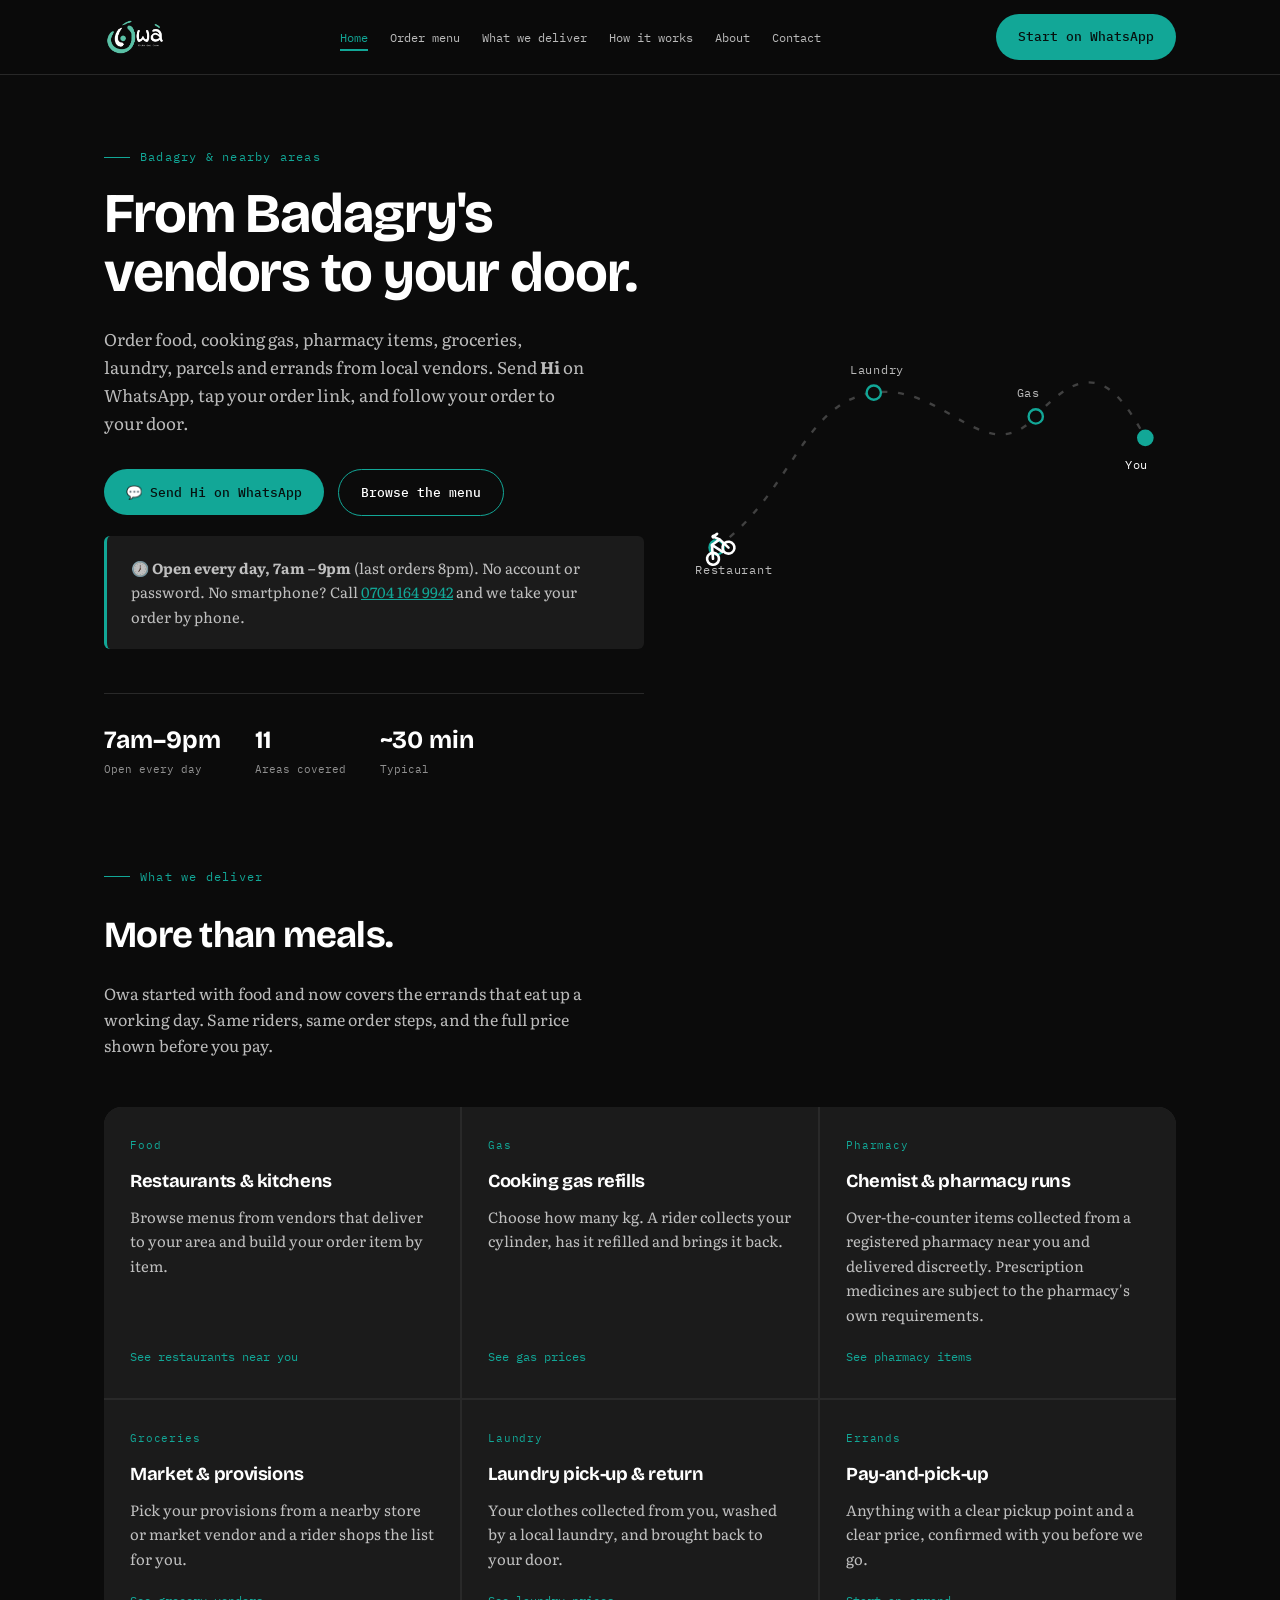
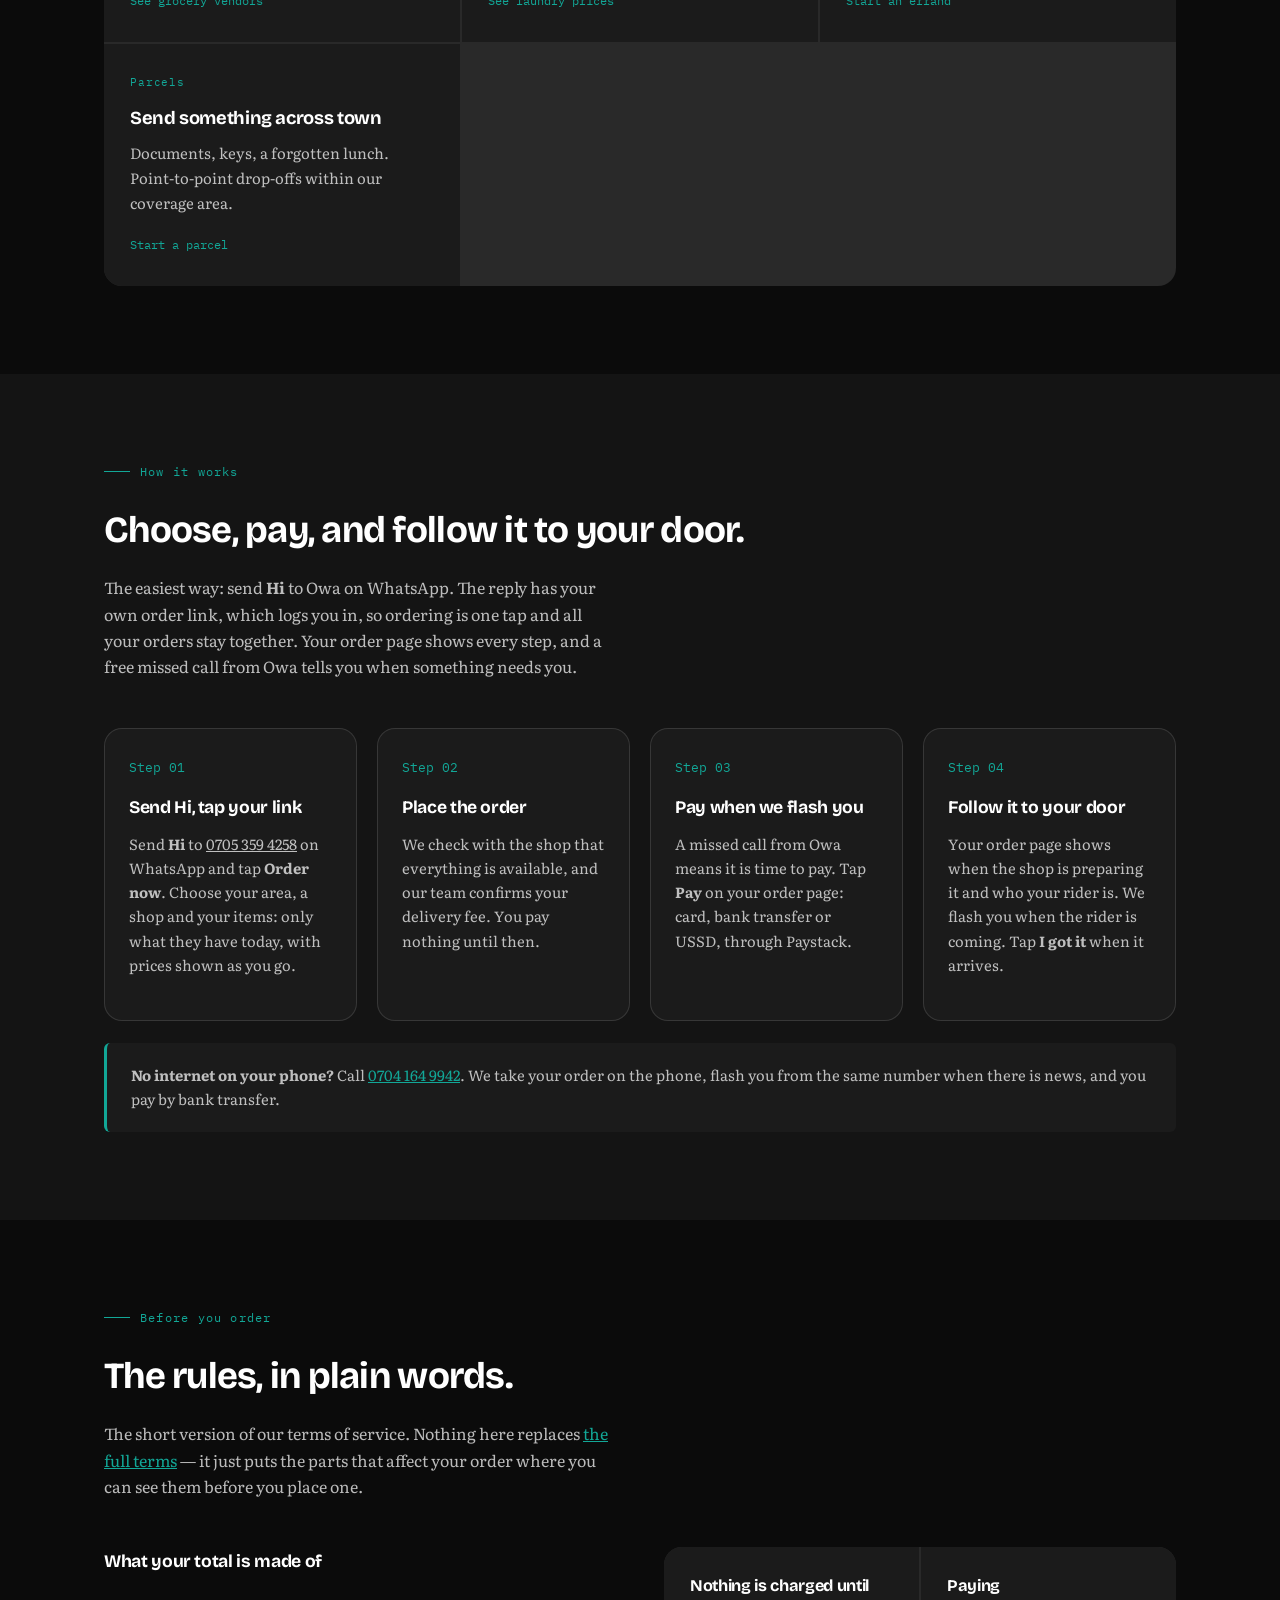
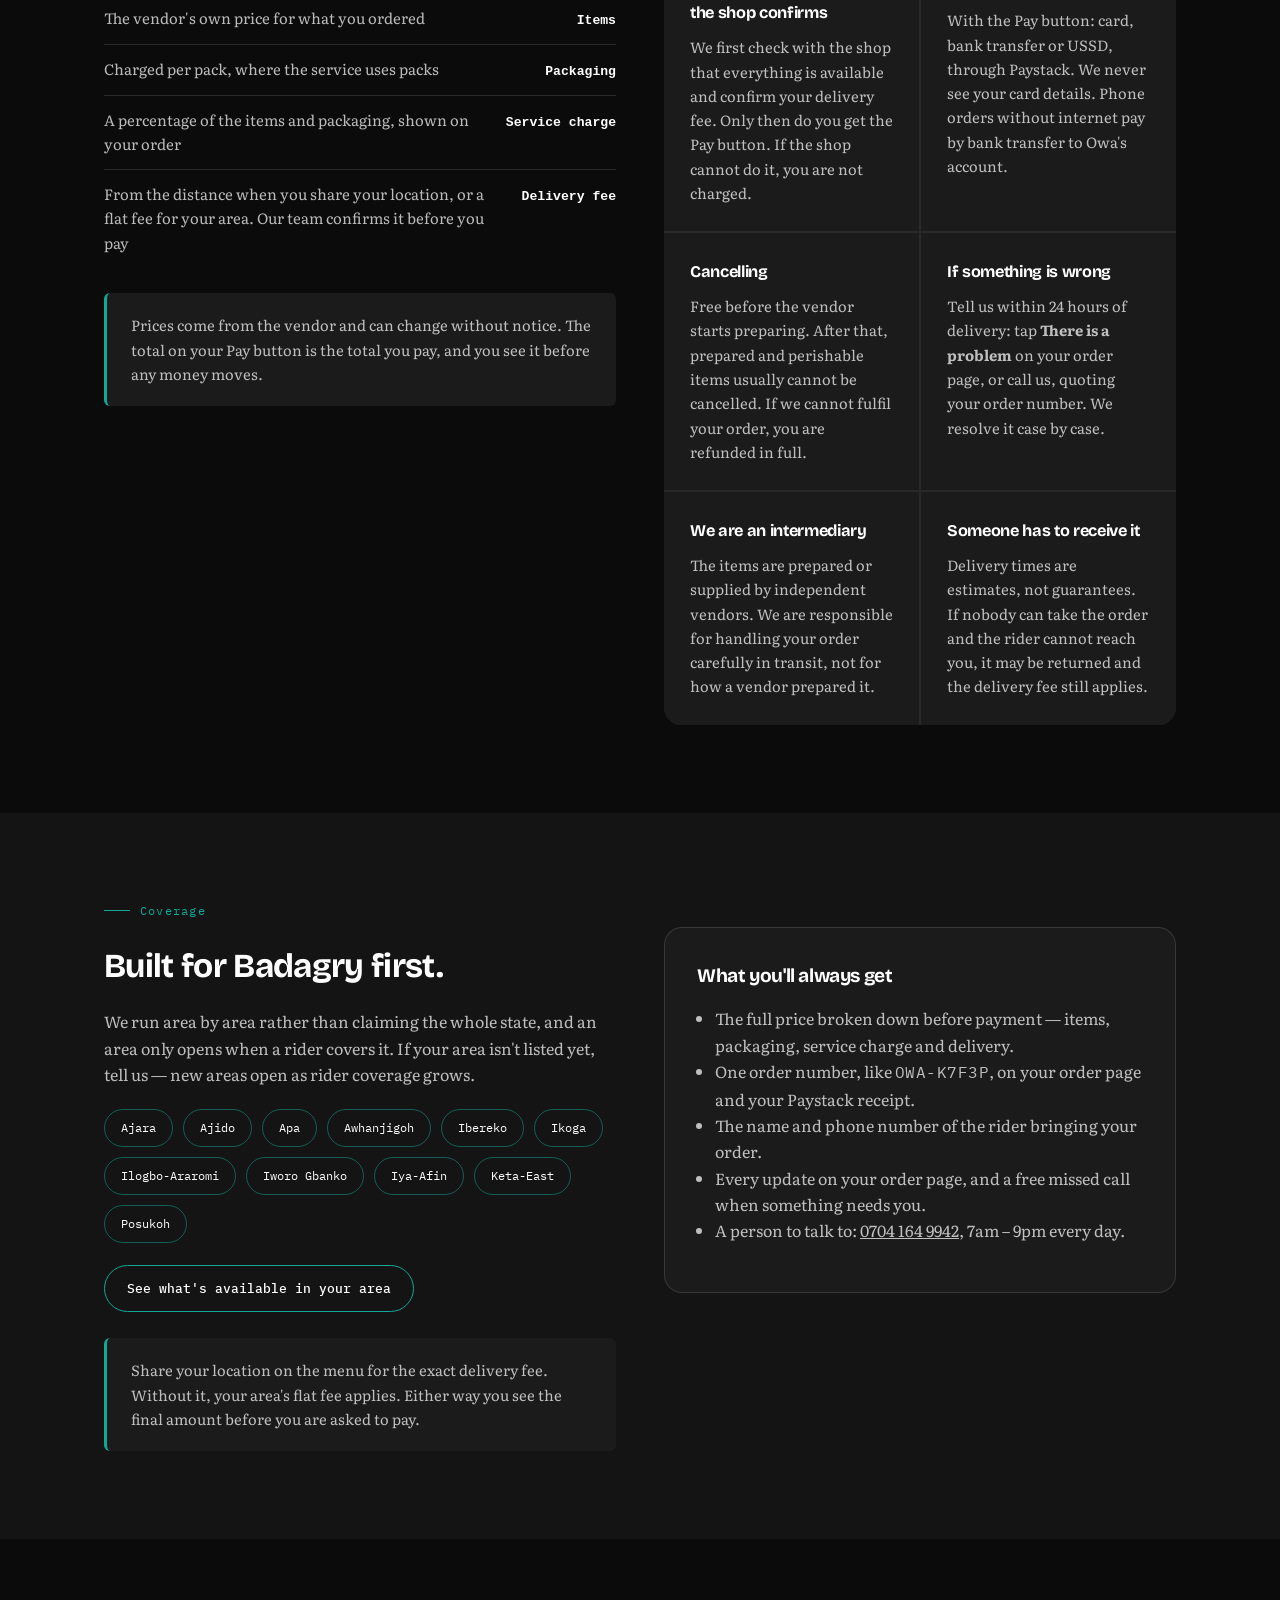
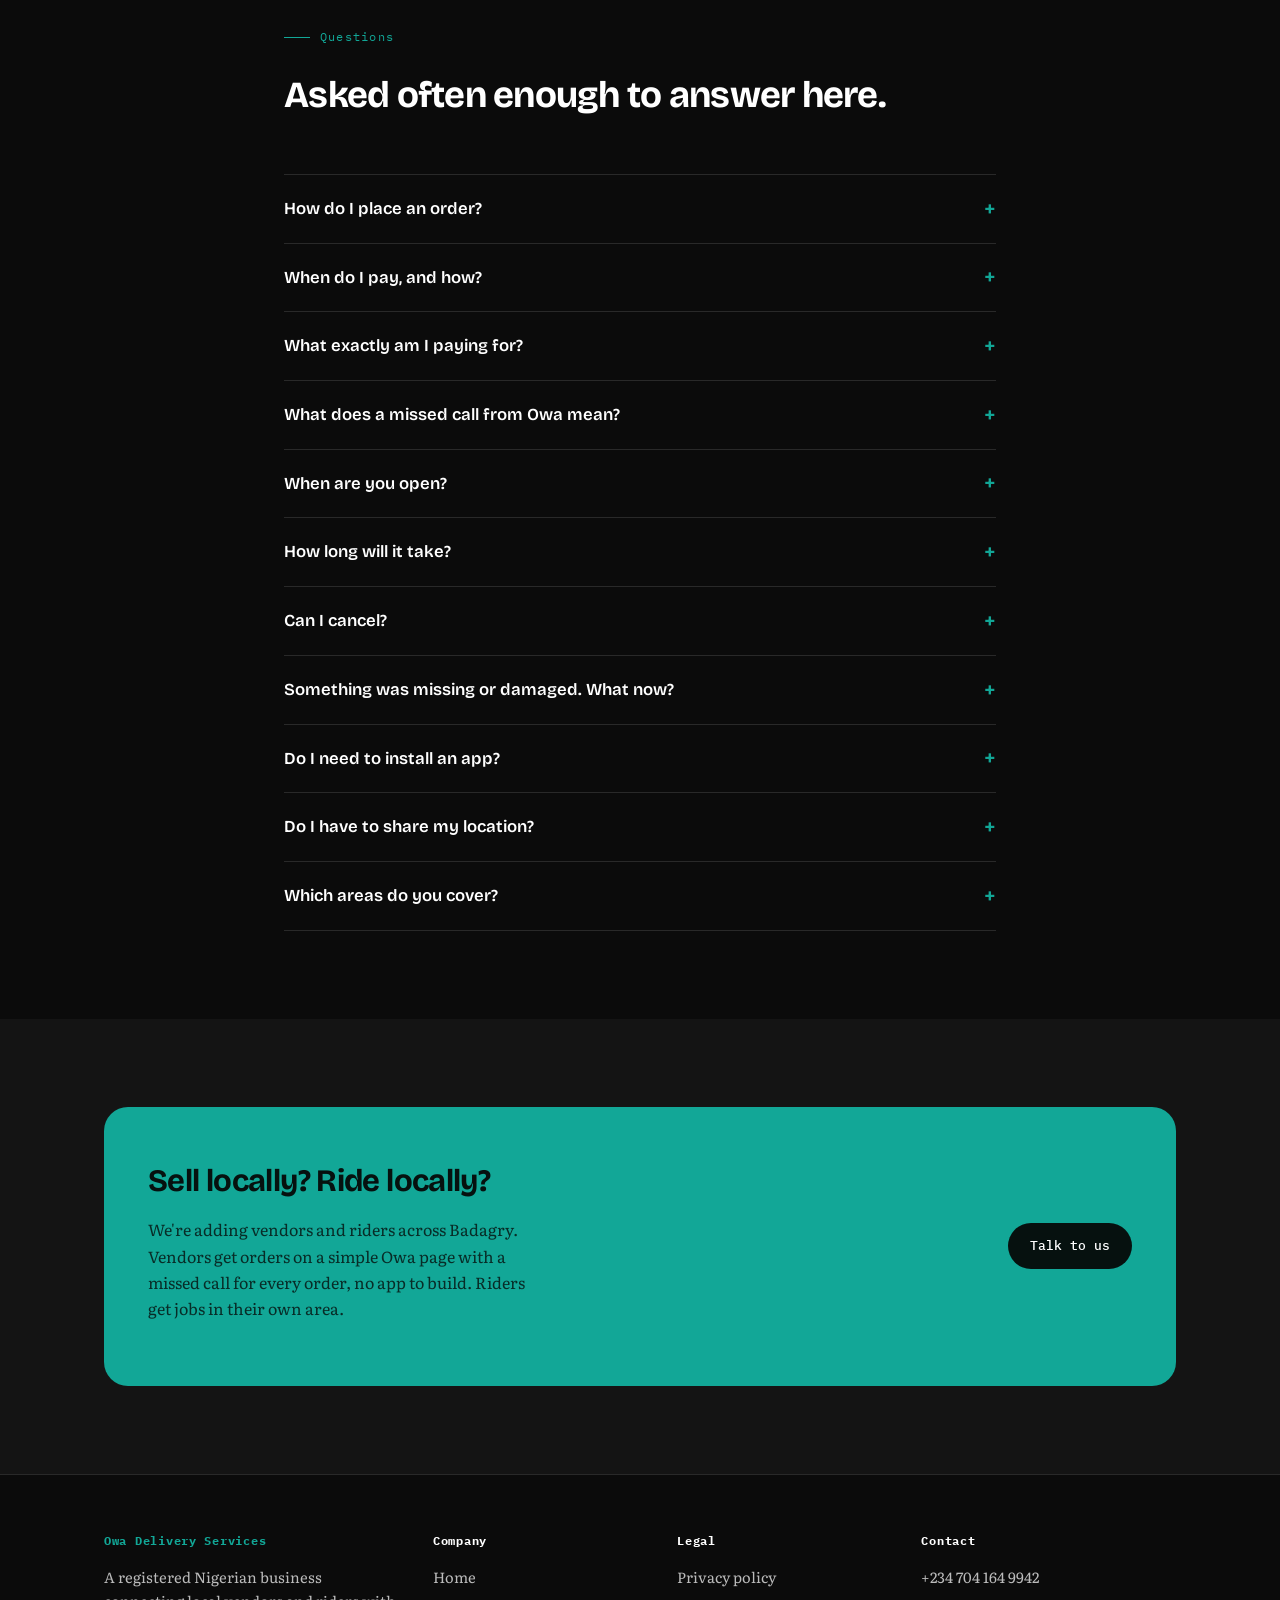
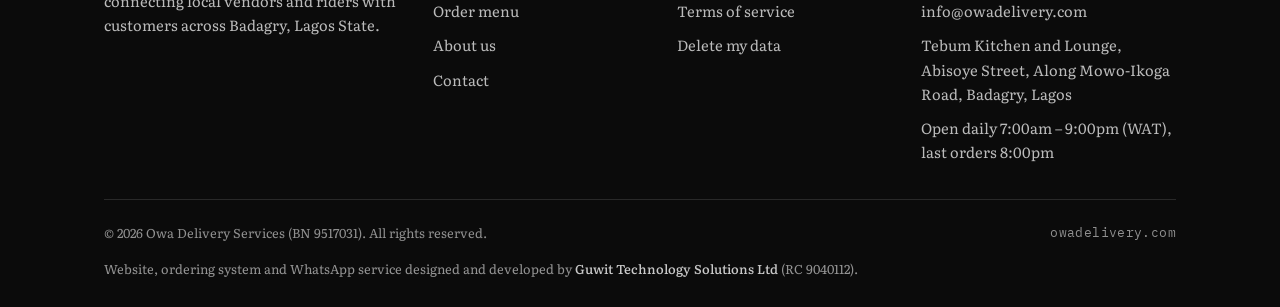
==== commit 69d65765: "WhatsApp "Hi" first; all seven services; "Typical" - Main button everywhere: Send Hi on WhatsApp (th" ====
--- a/index.html
+++ b/index.html
@@ -3,8 +3,8 @@
 <head>
 <meta charset="UTF-8">
 <meta name="viewport" content="width=device-width, initial-scale=1.0">
-<title>Owa Delivery Services — Food, Cooking Gas, Laundry &amp; Errands Delivered in Badagry, Lagos</title>
-<meta name="description" content="Order food, cooking gas, laundry and errands in Badagry, Lagos. Choose on our menu, pay only after the shop confirms, and follow your order to your door. Open every day 7am to 9pm.">
+<title>Owa Delivery Services — Food, Gas, Pharmacy, Groceries &amp; More Delivered in Badagry, Lagos</title>
+<meta name="description" content="Order food, cooking gas, pharmacy items, groceries, laundry, parcels and errands in Badagry, Lagos. Send Hi on WhatsApp, pay only after the shop confirms, and follow your order to your door. Open every day 7am to 9pm.">
 <meta name="author" content="Owa Delivery Services">
 <meta name="developer" content="Guwit Technology Solutions Ltd (RC 9040112)">
 <meta name="theme-color" content="#0B0B0B">
@@ -14,7 +14,7 @@
 <link rel="canonical" href="https://owadelivery.com/">
 <meta property="og:type" content="website">
 <meta property="og:site_name" content="Owa Delivery Services">
-<meta property="og:title" content="Owa Delivery Services — food, gas, laundry and errands delivered in Badagry">
+<meta property="og:title" content="Owa Delivery Services — food, gas, pharmacy, groceries and more delivered in Badagry">
 <meta property="og:description" content="Choose on our menu, pay only after the shop confirms, and follow your order to your door. Open every day 7am to 9pm.">
 <meta property="og:url" content="https://owadelivery.com/">
 <meta property="og:image" content="https://owadelivery.com/assets/og-cover.png">
@@ -40,7 +40,7 @@
       "@id": "https://owadelivery.com/#business",
       "name": "Owa Delivery Services",
       "alternateName": "Owa",
-      "description": "Local delivery of food, cooking gas, laundry and errands across Badagry, Lagos State. Order on the web menu or start on WhatsApp; follow every order on its own page.",
+      "description": "Local delivery of food, cooking gas, pharmacy items, groceries, laundry, parcels and errands across Badagry, Lagos State. Start with Hi on WhatsApp; follow every order on its own page.",
       "url": "https://owadelivery.com/",
       "telephone": "+2347041649942",
       "email": "info@owadelivery.com",
@@ -128,7 +128,7 @@
         "@type": "OrderAction",
         "target": {
           "@type": "EntryPoint",
-          "urlTemplate": "https://app.owadelivery.com/",
+          "urlTemplate": "https://wa.me/2347053594258?text=Hi",
           "actionPlatform": [
             "http://schema.org/DesktopWebPlatform",
             "http://schema.org/MobileWebPlatform"
@@ -159,7 +159,7 @@
           "name": "How do I place an order with Owa Delivery Services?",
           "acceptedAnswer": {
             "@type": "Answer",
-            "text": "Open the menu at app.owadelivery.com (or send Hi to Owa on WhatsApp for your own order link), pick your area, a shop and your items, type your address and tap Place order. Without a smartphone, call 0704 164 9942 and we take the order by phone."
+            "text": "Send Hi to Owa on WhatsApp (0705 359 4258) and tap Order now in the reply: it logs you in. Pick your area, a shop and your items, type your address and tap Place order. Without a smartphone, call 0704 164 9942 and we take the order by phone."
           }
         },
         {
@@ -256,7 +256,7 @@
       <a href="/about.html">About</a>
       <a href="/contact.html">Contact</a>
     </nav>
-    <a class="btn" href="https://app.owadelivery.com/">Start an order</a>
+    <a class="btn" href="https://wa.me/2347053594258?text=Hi">Start on WhatsApp</a>
   </div>
 </header>
 
@@ -267,11 +267,13 @@
     <div>
       <div class="eyebrow">Badagry &amp; nearby areas</div>
       <h1>From Badagry's vendors to your door.</h1>
-      <p class="lede">Order food, cooking gas, laundry and errands from local vendors. Choose on our menu,
-        pay only after the shop confirms, and follow your order to your door.</p>
+      <p class="lede">Order food, cooking gas, pharmacy items, groceries, laundry, parcels and errands from
+        local vendors. Send <strong>Hi</strong> on WhatsApp, tap your order link, and follow your order to your door.</p>
       <div class="hero-cta">
-        <a class="btn" href="https://app.owadelivery.com/">Start an order</a>
-        <a class="btn btn-ghost" href="https://wa.me/2347053594258?text=Hi">Order on WhatsApp</a>
+        <!-- WhatsApp first: the reply's "Order now" link logs the customer in, so ordering is one tap and
+             their orders stay together. The menu is there for anyone who wants to look first. -->
+        <a class="btn" href="https://wa.me/2347053594258?text=Hi">💬 Send Hi on WhatsApp</a>
+        <a class="btn btn-ghost" href="https://app.owadelivery.com/">Browse the menu</a>
       </div>
       <p class="note" style="margin-top:20px;">
         🕖 <strong>Open every day, 7am – 9pm</strong> (last orders 8pm). No account or password.
@@ -288,7 +290,7 @@
         </div>
         <div>
           <div class="stat-num">~30 min</div>
-          <div class="stat-label">Typical, not guaranteed</div>
+          <div class="stat-label">Typical</div>
         </div>
       </div>
     </div>
@@ -347,6 +349,19 @@
         <p class="service-link"><a href="https://app.owadelivery.com/?service=gas">See gas prices</a></p>
       </div>
       <div class="service">
+        <div class="tag">Pharmacy</div>
+        <h3>Chemist &amp; pharmacy runs</h3>
+        <p>Over-the-counter items collected from a registered pharmacy near you and delivered discreetly.
+          Prescription medicines are subject to the pharmacy's own requirements.</p>
+        <p class="service-link"><a href="https://app.owadelivery.com/?service=pharmacy">See pharmacy items</a></p>
+      </div>
+      <div class="service">
+        <div class="tag">Groceries</div>
+        <h3>Market &amp; provisions</h3>
+        <p>Pick your provisions from a nearby store or market vendor and a rider shops the list for you.</p>
+        <p class="service-link"><a href="https://app.owadelivery.com/?service=groceries">See grocery vendors</a></p>
+      </div>
+      <div class="service">
         <div class="tag">Laundry</div>
         <h3>Laundry pick-up &amp; return</h3>
         <p>Your clothes collected from you, washed by a local laundry, and brought back to your door.</p>
@@ -358,8 +373,13 @@
         <p>Anything with a clear pickup point and a clear price, confirmed with you before we go.</p>
         <p class="service-link"><a href="https://app.owadelivery.com/?service=errands">Start an errand</a></p>
       </div>
-    </div>
-    <p class="note" style="margin-top:18px;">Pharmacy runs are coming soon.</p>
+      <div class="service">
+        <div class="tag">Parcels</div>
+        <h3>Send something across town</h3>
+        <p>Documents, keys, a forgotten lunch. Point-to-point drop-offs within our coverage area.</p>
+        <p class="service-link"><a href="https://app.owadelivery.com/?service=parcels">Start a parcel</a></p>
+      </div>
+    </div>
   </div>
 </section>
 
@@ -368,15 +388,17 @@
     <div class="section-head">
       <div class="eyebrow">How it works</div>
       <h2>Choose, pay, and follow it to your door.</h2>
-      <p>Send <strong>Hi</strong> to Owa on WhatsApp for your order link, or open the menu straight away.
-        Your order page shows every step, and a free missed call from Owa tells you when something needs you.</p>
+      <p>The easiest way: send <strong>Hi</strong> to Owa on WhatsApp. The reply has your own order link, which
+        logs you in, so ordering is one tap and all your orders stay together. Your order page shows every
+        step, and a free missed call from Owa tells you when something needs you.</p>
     </div>
     <div class="steps">
       <div class="step">
         <div class="step-num">Step 01</div>
-        <h3>Choose your area and shop</h3>
-        <p>The menu shows only the shops that deliver to your area, and only what they have today.
-          Prices and the delivery fee are shown as you go.</p>
+        <h3>Send Hi, tap your link</h3>
+        <p>Send <strong>Hi</strong> to <a href="https://wa.me/2347053594258?text=Hi">0705 359 4258</a> on WhatsApp
+          and tap <strong>Order now</strong>. Choose your area, a shop and your items: only what they have
+          today, with prices shown as you go.</p>
       </div>
       <div class="step">
         <div class="step-num">Step 02</div>
@@ -522,9 +544,11 @@
     <div class="faq">
       <details>
         <summary>How do I place an order?</summary>
-        <p>Open the <a href="https://app.owadelivery.com/">menu</a> (or send <strong>Hi</strong> to Owa on
-          WhatsApp for your own order link), pick your area, a shop and your items, type your address and
-          tap <strong>Place order</strong>. No smartphone? Call 0704 164 9942 and we take it by phone.</p>
+        <p>Send <strong>Hi</strong> to Owa on WhatsApp (<a href="https://wa.me/2347053594258?text=Hi">0705 359 4258</a>)
+          and tap <strong>Order now</strong> in the reply: it logs you in, so you don't type your number. Pick
+          your area, a shop and your items, type your address and tap <strong>Place order</strong>. You can also
+          <a href="https://app.owadelivery.com/">browse the menu</a> first. No smartphone? Call 0704 164 9942 and
+          we take it by phone.</p>
       </details>
       <details>
         <summary>When do I pay, and how?</summary>
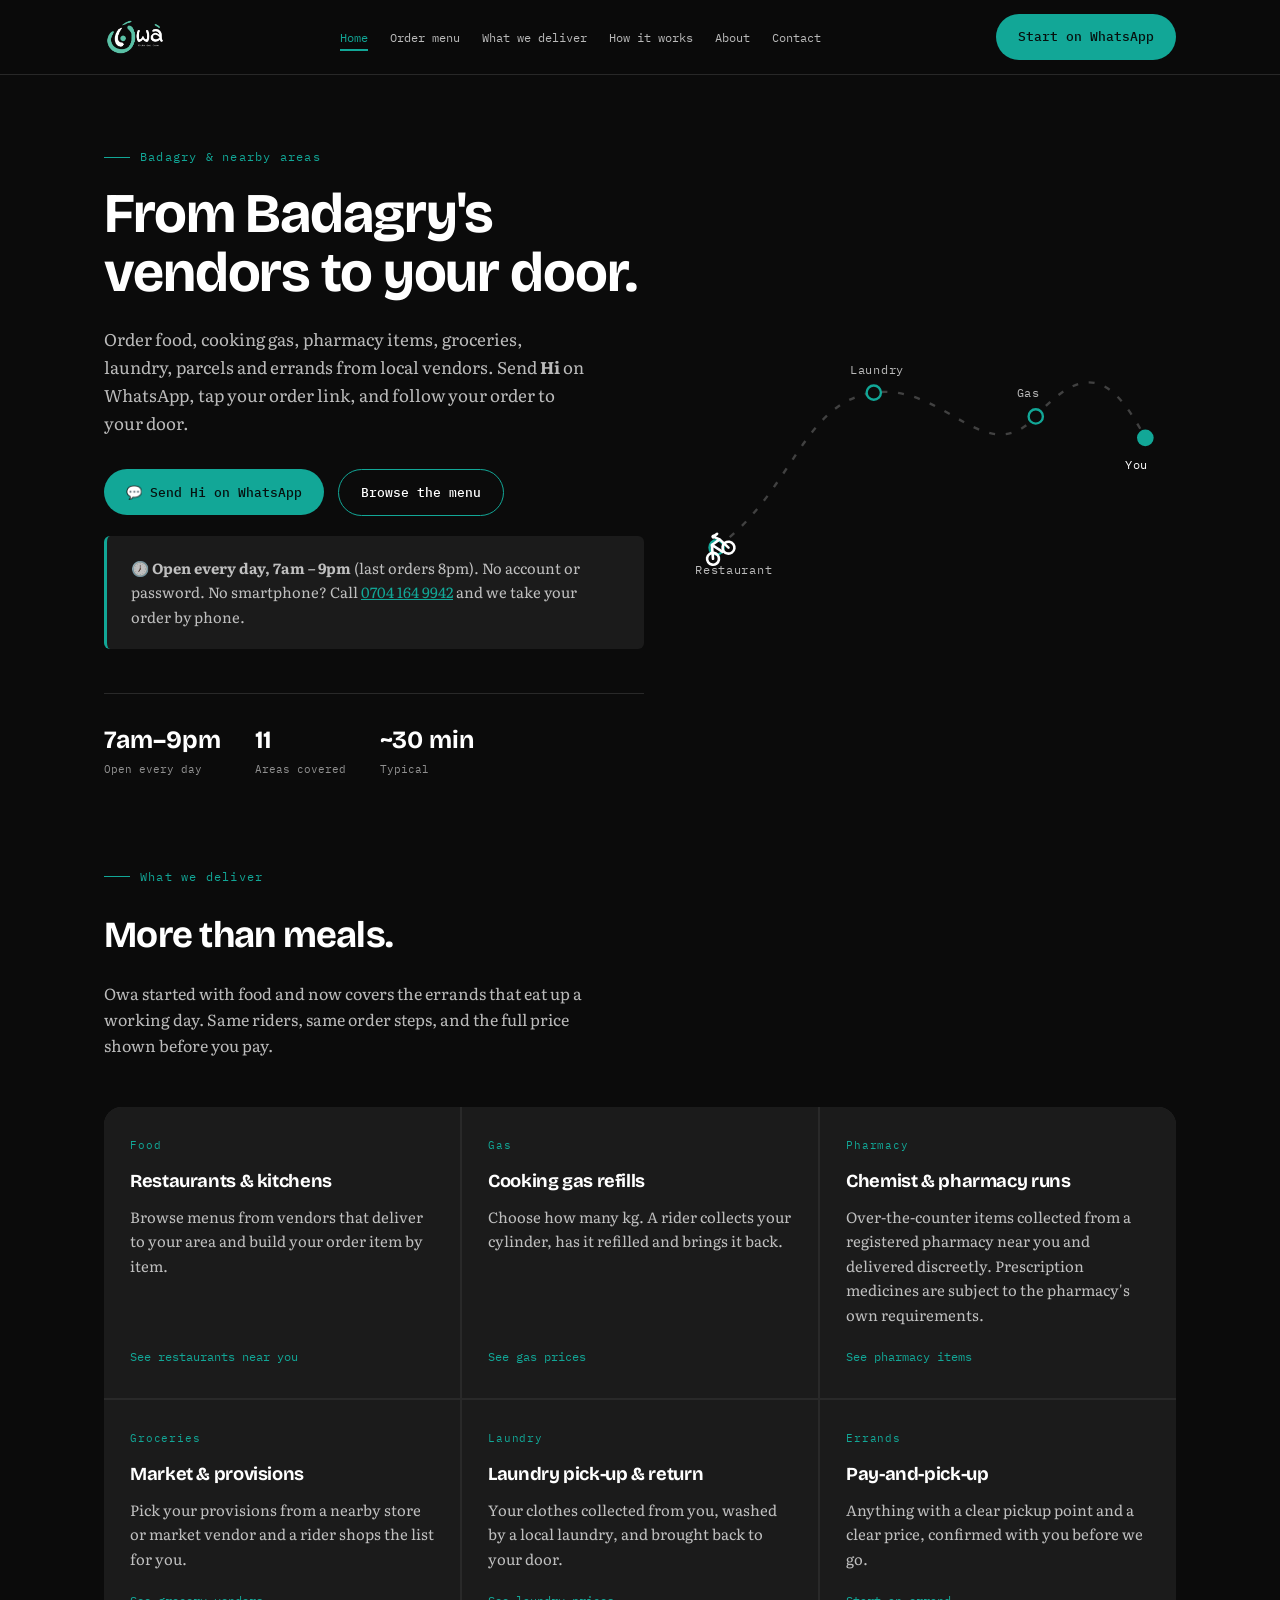
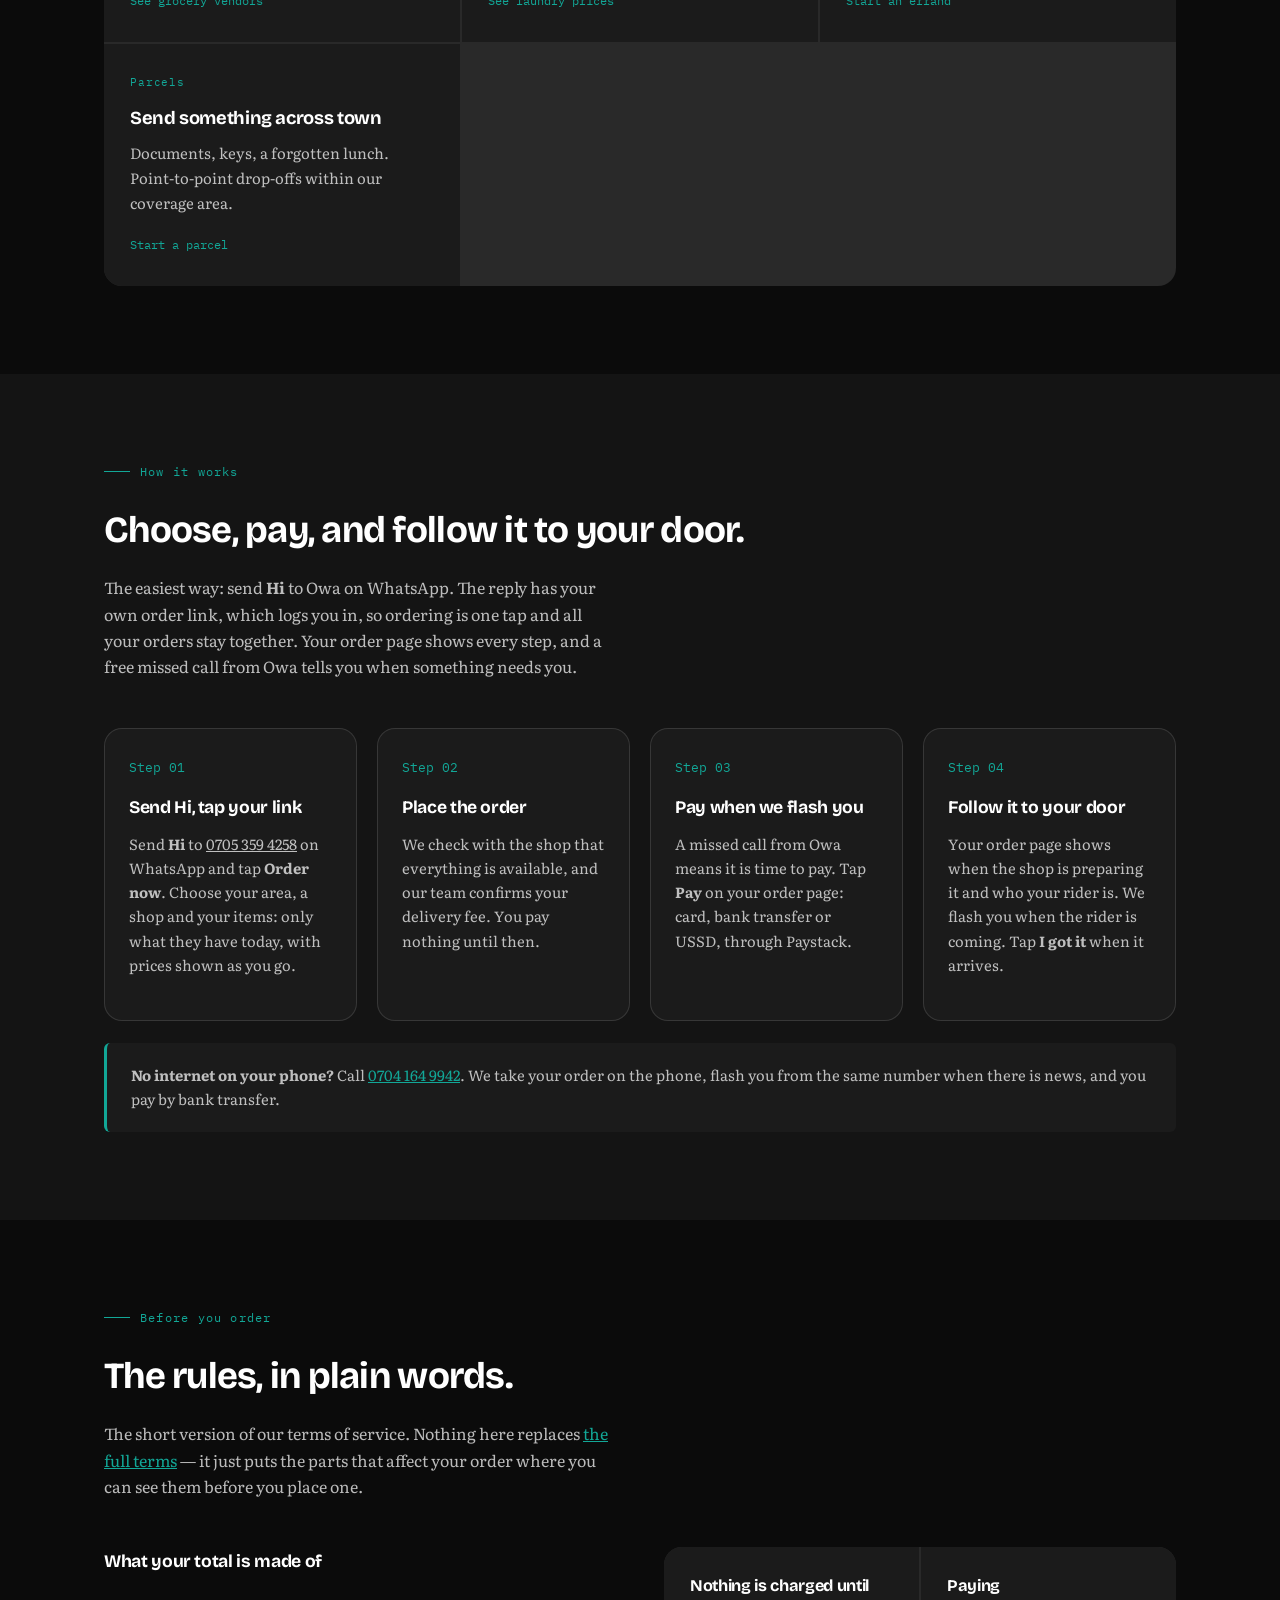
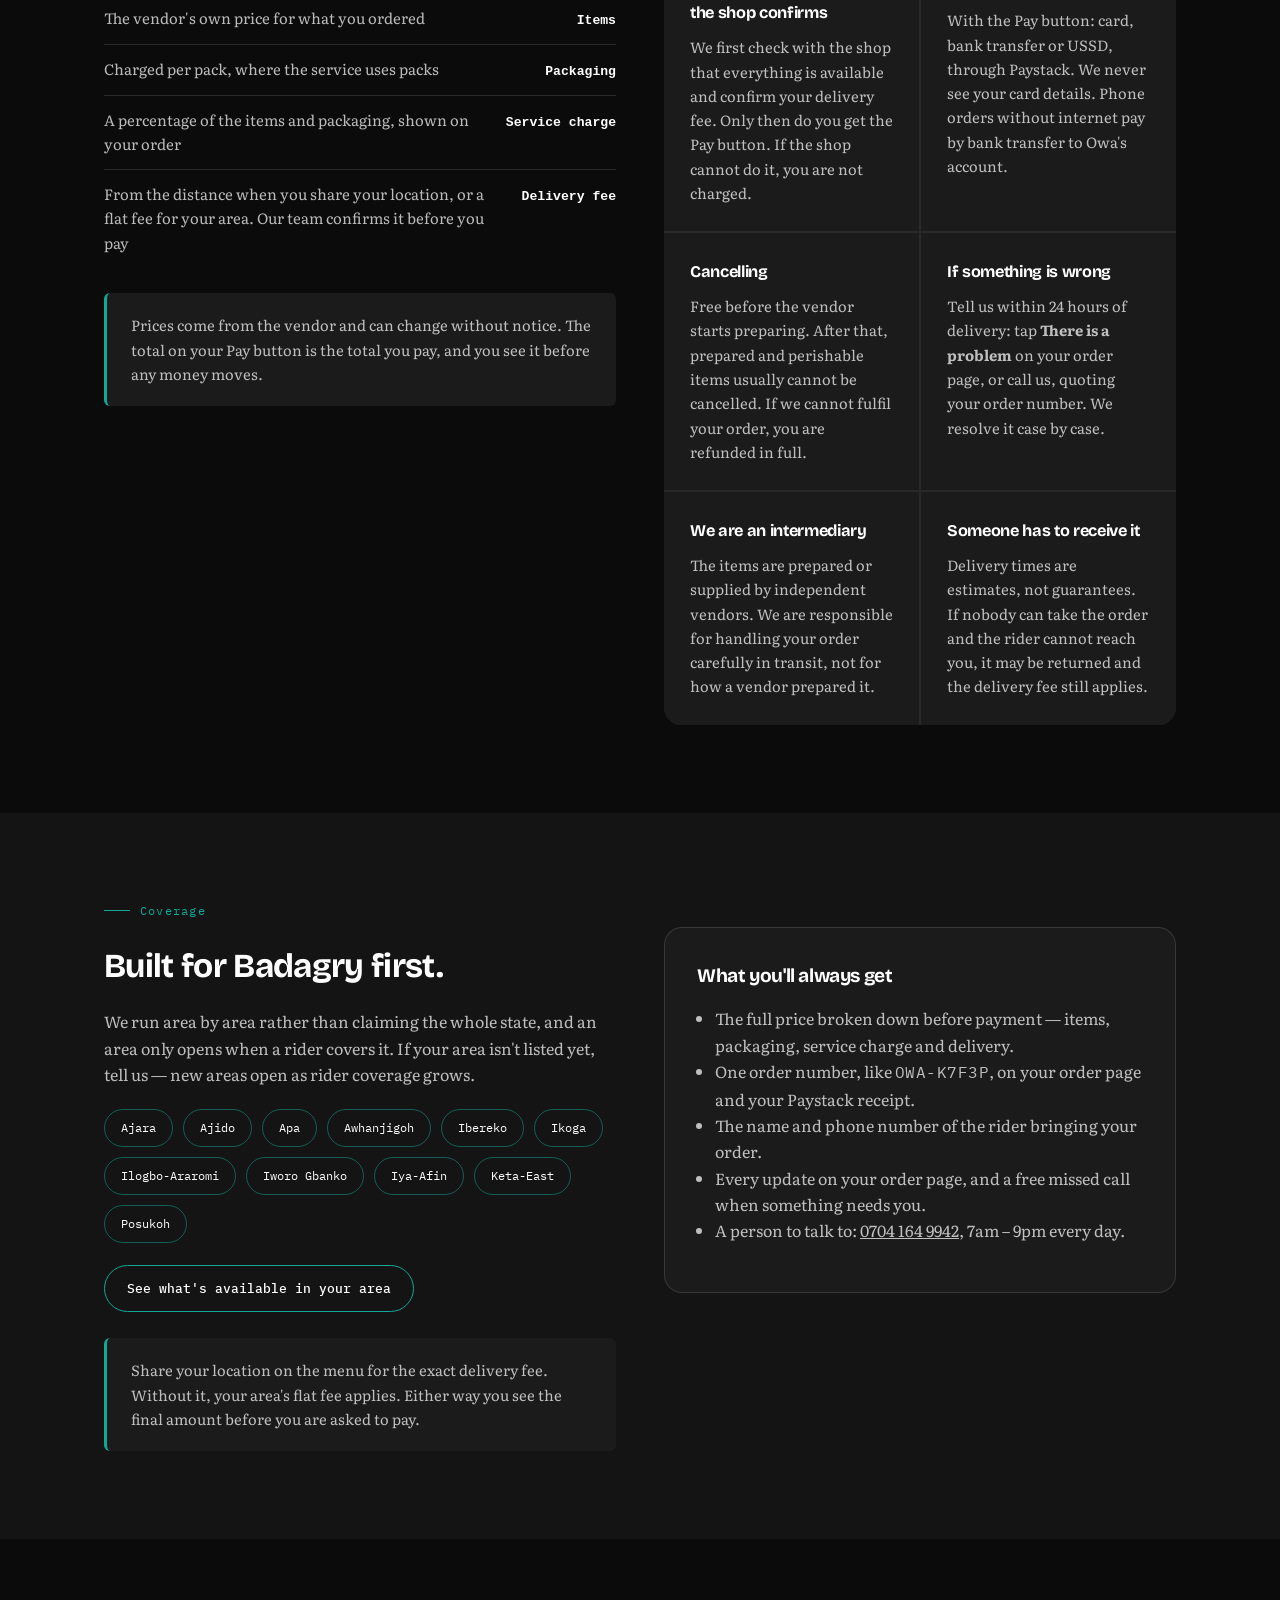
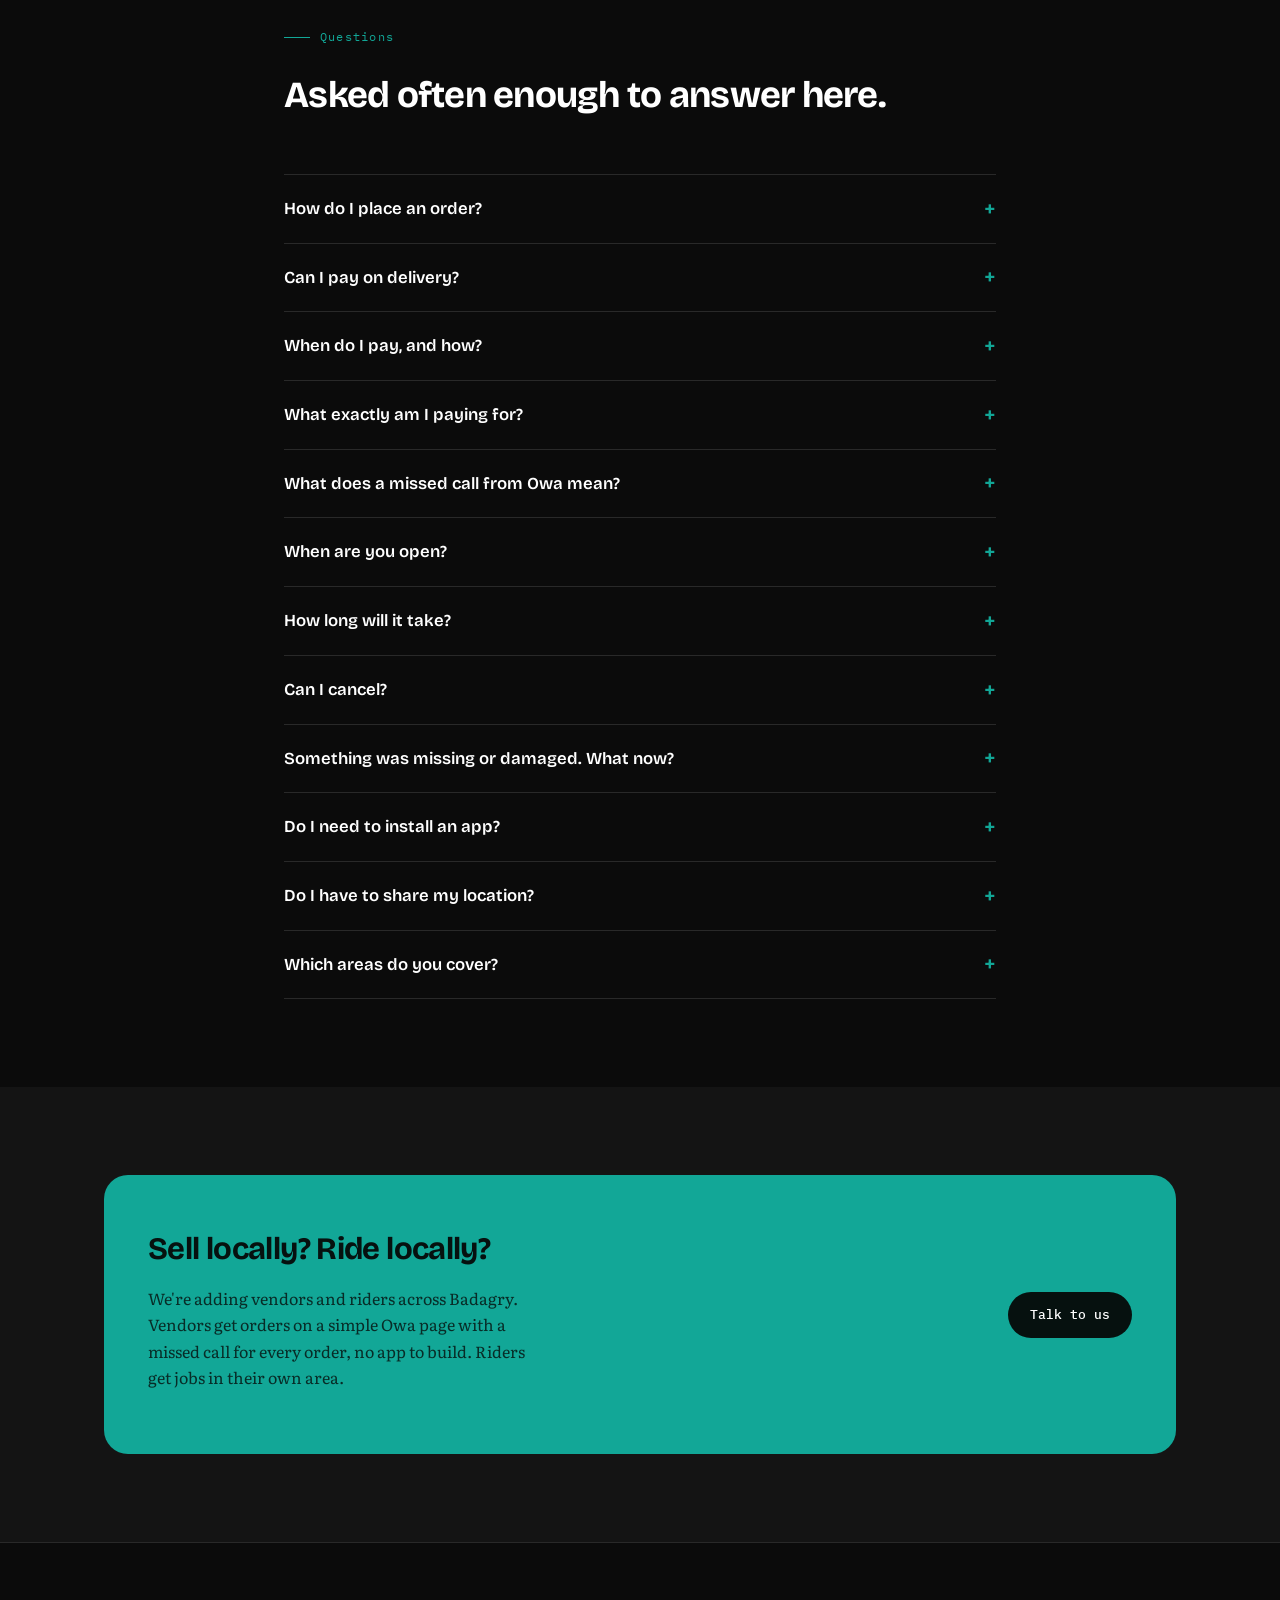
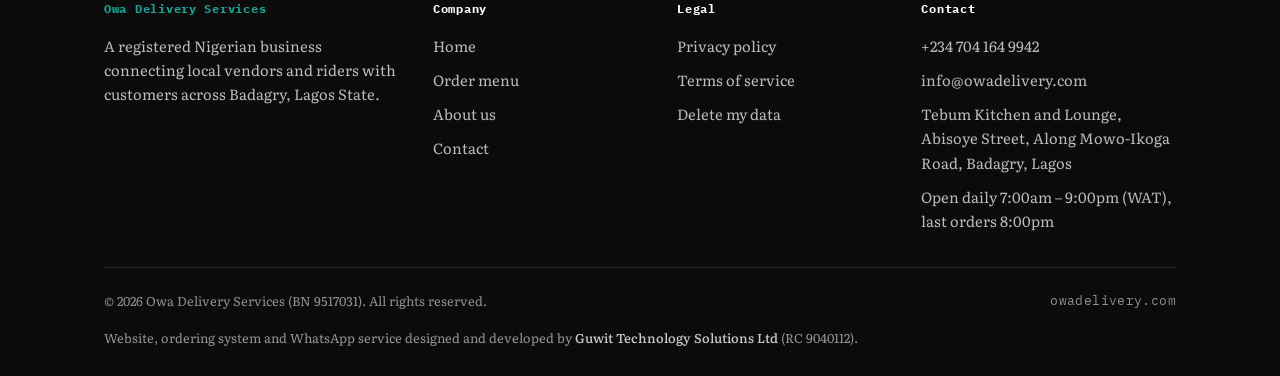
==== commit a174c4d3: "Pay on delivery: FAQ for customers; terms with door code, transfer checked before hand-over, refusal" ====
--- a/index.html
+++ b/index.html
@@ -172,6 +172,14 @@
         },
         {
           "@type": "Question",
+          "name": "Can I pay on delivery?",
+          "acceptedAnswer": {
+            "@type": "Answer",
+            "text": "Yes, for groceries, gas and other goods that do not spoil, and for any order once you have two paid deliveries with us, up to the limit shown on your order page. Pay the exact total when it arrives: with the Pay button on your order page, by transfer to Owa's own account, or in cash to an Owa-approved rider. Your order page shows a 4-digit door code: give it to the rider only after you have paid and have your order."
+          }
+        },
+        {
+          "@type": "Question",
           "name": "When do I pay, and how?",
           "acceptedAnswer": {
             "@type": "Answer",
@@ -551,6 +559,16 @@
           we take it by phone.</p>
       </details>
       <details>
+        <summary>Can I pay on delivery?</summary>
+        <p><strong>Yes</strong>, for groceries, gas and other goods that do not spoil, and for <strong>any order</strong>
+          once you have two paid deliveries with us (up to the limit shown on your order page). Choose
+          <strong>💵 Pay on delivery</strong> before you place the order. When it arrives, pay the exact total:
+          with the <strong>Pay</strong> button on your order page, by transfer to <strong>Owa's own account</strong>
+          (the rider waits a moment while we see it), or in cash to an Owa-approved rider. Your order page shows a
+          4-digit <strong>door code</strong>: give it to the rider only after you have paid and have your order.
+          Never pay into a rider's personal account. <a href="terms.html#pay-on-delivery">The rules</a>.</p>
+      </details>
+      <details>
         <summary>When do I pay, and how?</summary>
         <p>After the shop confirms it has everything and our team confirms the delivery fee. We give you a
           missed call, and the <strong>Pay</strong> button appears on your order page: card, bank transfer
